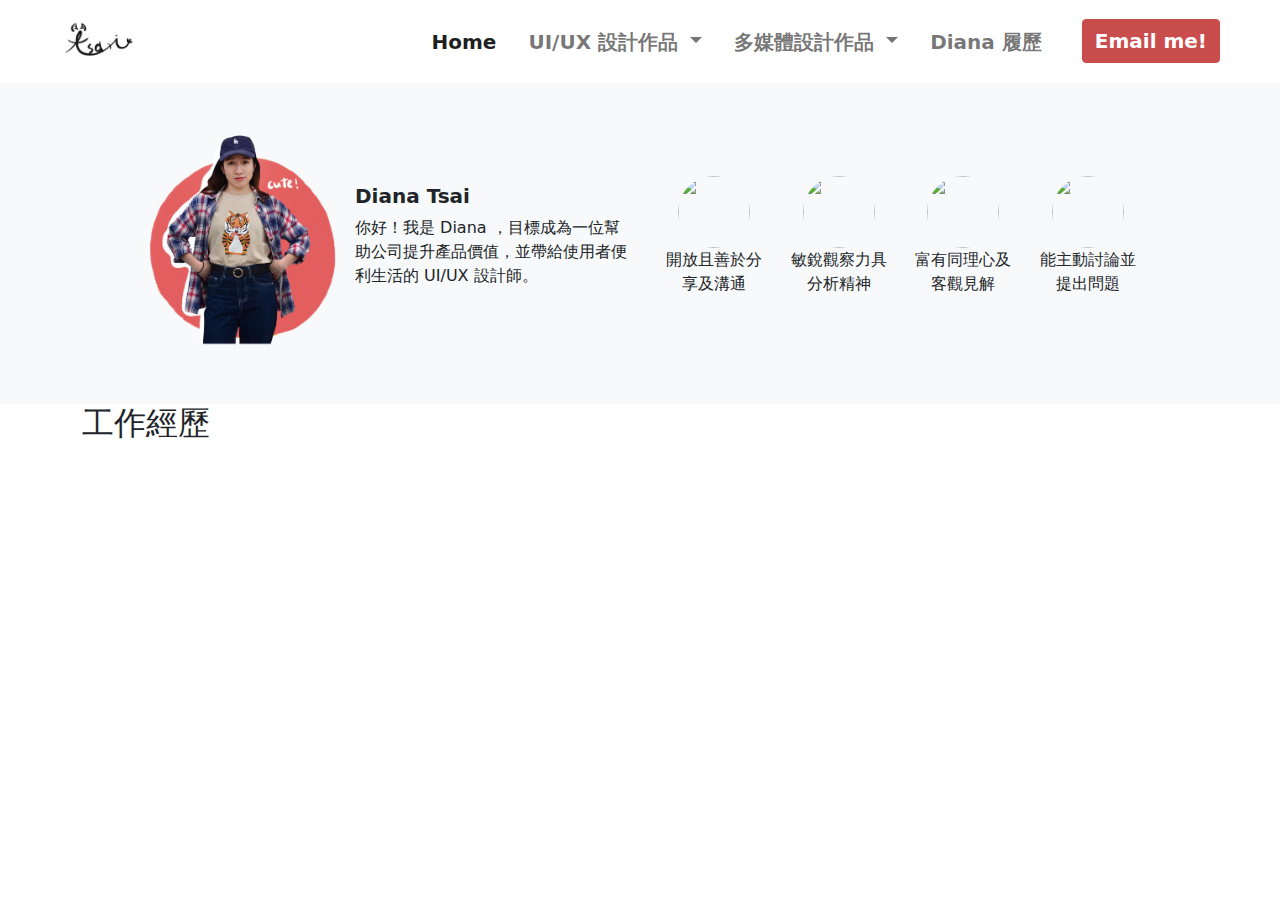
==== resume.html @ cb7e7de4 "add web page" ====
<!DOCTYPE html>
<html lang="en">
<head>
    <meta charset="UTF-8">
    <meta http-equiv="X-UA-Compatible" content="IE=edge">
    <meta name="viewport" content="width=device-width, initial-scale=1.0">
    <title>About Diana</title>
    <link rel="stylesheet" href="./stylesheets/all.css">
    <script src="https://cdn.jsdelivr.net/npm/bootstrap@5.1.1/dist/js/bootstrap.bundle.min.js" integrity="sha384-/bQdsTh/da6pkI1MST/rWKFNjaCP5gBSY4sEBT38Q/9RBh9AH40zEOg7Hlq2THRZ" crossorigin="anonymous"></script>
<style>
   .object-fit-cover {
      object-fit: cover;
  }

   .box {
        max-width: 75px;
  } 

    
    @media(max-width: 576px){
        .c-c-sm {
          text-align: center;    
    }
  }
</style>
</head>
<body>
    <div class="mx-5">
        <nav class="navbar navbar-expand-xl navbar-light  ">
          <div class="container-fluid my-2">
            <a class="navbar-brand box" href="#">
              <img src="pic/sign.png" class="w-100" alt="" >
            </a>
            <button class="navbar-toggler" type="button" data-bs-toggle="collapse" data-bs-target="#navbarNavDropdown" aria-controls="navbarNavDropdown" aria-expanded="false" aria-label="Toggle navigation">
              <span class="navbar-toggler-icon"></span>
            </button>
            <div class="collapse navbar-collapse flex-row-reverse " id="navbarNavDropdown">
              <ul class="navbar-nav ">
                <li class="nav-item mx-2">
                  <a class="nav-link active fw-bold fs-5" aria-current="page" href="index.html">Home</a>
                </li>
                <li class="nav-item dropdown mx-2">
                  <a class="nav-link dropdown-toggle fw-bold fs-5" href="#" id="navbarDropdownMenuLink" role="button" data-bs-toggle="dropdown" aria-expanded="false">
                  UI/UX 設計作品
                  </a>
                  <ul class="dropdown-menu " aria-labelledby="navbarDropdownMenuLink">
                    <li><a class="dropdown-item fw-bold fs-5 " href="#">露營一頁式網站</a></li>
                    <li><a class="dropdown-item fw-bold fs-5" href="#">場地預約 APP 優化</a></li>
                    <li><a class="dropdown-item fw-bold fs-5 " href="#">插畫品牌官網設計</a></li>
                  </ul>
                </li>
                <li class="nav-item dropdown mx-2 fs-5">
                  <a class="nav-link dropdown-toggle fw-bold" href="#" id="navbarDropdownMenuLink" role="button" data-bs-toggle="dropdown" aria-expanded="false">
                  多媒體設計作品
                  </a>
                  <ul class="dropdown-menu " aria-labelledby="navbarDropdownMenuLink">
                    <li><a class="dropdown-item fw-bold fs-5" href="#">媒體設計</a></li>
                    <li><a class="dropdown-item fw-bold fs-5" href="#">平面設計</a></li>
                    <li><a class="dropdown-item fw-bold fs-5" href="#">插畫設計</a></li>
                  </ul>
                </li>
                <li class="nav-item mx-2 ">
                  <a class="nav-link fw-bold fs-5" href="resume.html">Diana 履歷</a>
                </li>
                <li class="nav-item ms-4">
                  <a class="btn btn-primary fw-bold fs-5" href="#" role="button">Email me!</a>
                </li>
              </ul>
            </div>
          </div>
        </nav>
    </div>

<div class="bg-light">
  <div class="container ">
  <div class="row p-5">
      <div class="col-lg-6 d-sm-flex align-items-center c-c-sm">
          <img src="/pic/sy.png" width="225" alt="">
          <div>
            <h5 class="fw-bold">Diana Tsai</h5>
            <p>你好！我是 Diana ，目標成為一位幫助公司提升產品價值，並帶給使用者便利生活的 UI/UX 設計師。</p>
          </div>
          
      </div>

      <div class="col-lg-6 d-sm-flex align-items-center text-center  ">
        <div class="col d-flex justify-content-around align-items-center m-auto">
         <div class="mx-2" >
            <img src="" alt="" class="img-fuid
             rounded-circle bd-primary" width="72" height="72" >
            <p class="text-wrap">開放且善於分享及溝通</p>
         </div> 
         <div class="m-2" >
            <img src="" alt="" class="img-fuid
             rounded-circle bd-primary" width="72" height="72" >
            <p class="text-wrap">敏銳觀察力具分析精神</p>
         </div>
        </div> 
        <div class="col d-flex justify-content-around align-items-center m-auto">
         <div class="m-2" >
            <img src="" alt="" class="img-fuid
            rounded-circle bd-primary" width="72" height="72" >
            <p class="text-wrap">富有同理心及客觀見解</p>
         </div> 
         <div class="m-2">
            <img src="" alt="" class="img-fuid
            rounded-circle bd-primary" width="72" height="72" >
            <p class="text-wrap">能主動討論並提出問題</p>
         </div>
        </div>
    </div>
  </div>
 </div>
</div>   



<div class="container">
  <h2>工作經歷</h2>
  <div class="row">
    <div class="col-2">
      <div class="box" width="70px" height="70px"></div>
    </div>
    <div class="col-10"></div>
  </div>
</div>
</body>
</html>
---- stylesheets/all.css ----
:root {
  --bs-blue: #0d6efd;
  --bs-indigo: #6610f2;
  --bs-purple: #6f42c1;
  --bs-pink: #d63384;
  --bs-red: #dc3545;
  --bs-orange: #fd7e14;
  --bs-yellow: #ffc107;
  --bs-green: #198754;
  --bs-teal: #20c997;
  --bs-cyan: #0dcaf0;
  --bs-white: #fff;
  --bs-gray: #6c757d;
  --bs-gray-dark: #343a40;
  --bs-gray-100: #f8f9fa;
  --bs-gray-200: #e9ecef;
  --bs-gray-300: #dee2e6;
  --bs-gray-400: #ced4da;
  --bs-gray-500: #adb5bd;
  --bs-gray-600: #6c757d;
  --bs-gray-700: #495057;
  --bs-gray-800: #343a40;
  --bs-gray-900: #212529;
  --bs-primary: #c94d4d;
  --bs-secondary: #6c757d;
  --bs-success: #198754;
  --bs-info: #0dcaf0;
  --bs-warning: #ffc107;
  --bs-danger: #dc3545;
  --bs-light: #f8f9fa;
  --bs-dark: #212529;
  --bs-primary-rgb: 201, 77, 77;
  --bs-secondary-rgb: 108, 117, 125;
  --bs-success-rgb: 25, 135, 84;
  --bs-info-rgb: 13, 202, 240;
  --bs-warning-rgb: 255, 193, 7;
  --bs-danger-rgb: 220, 53, 69;
  --bs-light-rgb: 248, 249, 250;
  --bs-dark-rgb: 33, 37, 41;
  --bs-white-rgb: 255, 255, 255;
  --bs-black-rgb: 0, 0, 0;
  --bs-body-color-rgb: 33, 37, 41;
  --bs-body-bg-rgb: 255, 255, 255;
  --bs-font-sans-serif: system-ui, -apple-system, "Segoe UI", Roboto, "Helvetica Neue", Arial, "Noto Sans", "Liberation Sans", sans-serif, "Apple Color Emoji", "Segoe UI Emoji", "Segoe UI Symbol", "Noto Color Emoji";
  --bs-font-monospace: SFMono-Regular, Menlo, Monaco, Consolas, "Liberation Mono", "Courier New", monospace;
  --bs-gradient: linear-gradient(180deg, rgba(255, 255, 255, 0.15), rgba(255, 255, 255, 0));
  --bs-body-font-family: var(--bs-font-sans-serif);
  --bs-body-font-size: 1rem;
  --bs-body-font-weight: 400;
  --bs-body-line-height: 1.5;
  --bs-body-color: #212529;
  --bs-body-bg: #fff;
}

*,
*::before,
*::after {
  -webkit-box-sizing: border-box;
          box-sizing: border-box;
}

@media (prefers-reduced-motion: no-preference) {
  :root {
    scroll-behavior: smooth;
  }
}

body {
  margin: 0;
  font-family: var(--bs-body-font-family);
  font-size: var(--bs-body-font-size);
  font-weight: var(--bs-body-font-weight);
  line-height: var(--bs-body-line-height);
  color: var(--bs-body-color);
  text-align: var(--bs-body-text-align);
  background-color: var(--bs-body-bg);
  -webkit-text-size-adjust: 100%;
  -webkit-tap-highlight-color: rgba(0, 0, 0, 0);
}

hr {
  margin: 1rem 0;
  color: inherit;
  background-color: currentColor;
  border: 0;
  opacity: 0.25;
}

hr:not([size]) {
  height: 1px;
}

h1, .h1, h2, .h2, h3, .h3, h4, .h4, h5, .h5, h6, .h6 {
  margin-top: 0;
  margin-bottom: 0.5rem;
  font-weight: 500;
  line-height: 1.2;
}

h1, .h1 {
  font-size: calc(1.375rem + 1.5vw);
}

@media (min-width: 1200px) {
  h1, .h1 {
    font-size: 2.5rem;
  }
}

h2, .h2 {
  font-size: calc(1.325rem + 0.9vw);
}

@media (min-width: 1200px) {
  h2, .h2 {
    font-size: 2rem;
  }
}

h3, .h3 {
  font-size: calc(1.3rem + 0.6vw);
}

@media (min-width: 1200px) {
  h3, .h3 {
    font-size: 1.75rem;
  }
}

h4, .h4 {
  font-size: calc(1.275rem + 0.3vw);
}

@media (min-width: 1200px) {
  h4, .h4 {
    font-size: 1.5rem;
  }
}

h5, .h5 {
  font-size: 1.25rem;
}

h6, .h6 {
  font-size: 1rem;
}

p {
  margin-top: 0;
  margin-bottom: 1rem;
}

abbr[title],
abbr[data-bs-original-title] {
  -webkit-text-decoration: underline dotted;
          text-decoration: underline dotted;
  cursor: help;
  text-decoration-skip-ink: none;
}

address {
  margin-bottom: 1rem;
  font-style: normal;
  line-height: inherit;
}

ol,
ul {
  padding-left: 2rem;
}

ol,
ul,
dl {
  margin-top: 0;
  margin-bottom: 1rem;
}

ol ol,
ul ul,
ol ul,
ul ol {
  margin-bottom: 0;
}

dt {
  font-weight: 700;
}

dd {
  margin-bottom: .5rem;
  margin-left: 0;
}

blockquote {
  margin: 0 0 1rem;
}

b,
strong {
  font-weight: bolder;
}

small, .small {
  font-size: 0.875em;
}

mark, .mark {
  padding: 0.2em;
  background-color: #fcf8e3;
}

sub,
sup {
  position: relative;
  font-size: 0.75em;
  line-height: 0;
  vertical-align: baseline;
}

sub {
  bottom: -.25em;
}

sup {
  top: -.5em;
}

a {
  color: #0d6efd;
  text-decoration: underline;
}

a:hover {
  color: #0a58ca;
}

a:not([href]):not([class]), a:not([href]):not([class]):hover {
  color: inherit;
  text-decoration: none;
}

pre,
code,
kbd,
samp {
  font-family: var(--bs-font-monospace);
  font-size: 1em;
  direction: ltr /* rtl:ignore */;
  unicode-bidi: bidi-override;
}

pre {
  display: block;
  margin-top: 0;
  margin-bottom: 1rem;
  overflow: auto;
  font-size: 0.875em;
}

pre code {
  font-size: inherit;
  color: inherit;
  word-break: normal;
}

code {
  font-size: 0.875em;
  color: #d63384;
  word-wrap: break-word;
}

a > code {
  color: inherit;
}

kbd {
  padding: 0.2rem 0.4rem;
  font-size: 0.875em;
  color: #fff;
  background-color: #212529;
  border-radius: 0.2rem;
}

kbd kbd {
  padding: 0;
  font-size: 1em;
  font-weight: 700;
}

figure {
  margin: 0 0 1rem;
}

img,
svg {
  vertical-align: middle;
}

table {
  caption-side: bottom;
  border-collapse: collapse;
}

caption {
  padding-top: 0.5rem;
  padding-bottom: 0.5rem;
  color: #6c757d;
  text-align: left;
}

th {
  text-align: inherit;
  text-align: -webkit-match-parent;
}

thead,
tbody,
tfoot,
tr,
td,
th {
  border-color: inherit;
  border-style: solid;
  border-width: 0;
}

label {
  display: inline-block;
}

button {
  border-radius: 0;
}

button:focus:not(:focus-visible) {
  outline: 0;
}

input,
button,
select,
optgroup,
textarea {
  margin: 0;
  font-family: inherit;
  font-size: inherit;
  line-height: inherit;
}

button,
select {
  text-transform: none;
}

[role="button"] {
  cursor: pointer;
}

select {
  word-wrap: normal;
}

select:disabled {
  opacity: 1;
}

[list]::-webkit-calendar-picker-indicator {
  display: none;
}

button,
[type="button"],
[type="reset"],
[type="submit"] {
  -webkit-appearance: button;
}

button:not(:disabled),
[type="button"]:not(:disabled),
[type="reset"]:not(:disabled),
[type="submit"]:not(:disabled) {
  cursor: pointer;
}

::-moz-focus-inner {
  padding: 0;
  border-style: none;
}

textarea {
  resize: vertical;
}

fieldset {
  min-width: 0;
  padding: 0;
  margin: 0;
  border: 0;
}

legend {
  float: left;
  width: 100%;
  padding: 0;
  margin-bottom: 0.5rem;
  font-size: calc(1.275rem + 0.3vw);
  line-height: inherit;
}

@media (min-width: 1200px) {
  legend {
    font-size: 1.5rem;
  }
}

legend + * {
  clear: left;
}

::-webkit-datetime-edit-fields-wrapper,
::-webkit-datetime-edit-text,
::-webkit-datetime-edit-minute,
::-webkit-datetime-edit-hour-field,
::-webkit-datetime-edit-day-field,
::-webkit-datetime-edit-month-field,
::-webkit-datetime-edit-year-field {
  padding: 0;
}

::-webkit-inner-spin-button {
  height: auto;
}

[type="search"] {
  outline-offset: -2px;
  -webkit-appearance: textfield;
}

/* rtl:raw:
[type="tel"],
[type="url"],
[type="email"],
[type="number"] {
  direction: ltr;
}
*/
::-webkit-search-decoration {
  -webkit-appearance: none;
}

::-webkit-color-swatch-wrapper {
  padding: 0;
}

::file-selector-button {
  font: inherit;
}

::-webkit-file-upload-button {
  font: inherit;
  -webkit-appearance: button;
}

output {
  display: inline-block;
}

iframe {
  border: 0;
}

summary {
  display: list-item;
  cursor: pointer;
}

progress {
  vertical-align: baseline;
}

[hidden] {
  display: none !important;
}

.lead {
  font-size: 1.25rem;
  font-weight: 300;
}

.display-1 {
  font-size: calc(1.625rem + 4.5vw);
  font-weight: 300;
  line-height: 1.2;
}

@media (min-width: 1200px) {
  .display-1 {
    font-size: 5rem;
  }
}

.display-2 {
  font-size: calc(1.575rem + 3.9vw);
  font-weight: 300;
  line-height: 1.2;
}

@media (min-width: 1200px) {
  .display-2 {
    font-size: 4.5rem;
  }
}

.display-3 {
  font-size: calc(1.525rem + 3.3vw);
  font-weight: 300;
  line-height: 1.2;
}

@media (min-width: 1200px) {
  .display-3 {
    font-size: 4rem;
  }
}

.display-4 {
  font-size: calc(1.475rem + 2.7vw);
  font-weight: 300;
  line-height: 1.2;
}

@media (min-width: 1200px) {
  .display-4 {
    font-size: 3.5rem;
  }
}

.display-5 {
  font-size: calc(1.425rem + 2.1vw);
  font-weight: 300;
  line-height: 1.2;
}

@media (min-width: 1200px) {
  .display-5 {
    font-size: 3rem;
  }
}

.display-6 {
  font-size: calc(1.375rem + 1.5vw);
  font-weight: 300;
  line-height: 1.2;
}

@media (min-width: 1200px) {
  .display-6 {
    font-size: 2.5rem;
  }
}

.list-unstyled {
  padding-left: 0;
  list-style: none;
}

.list-inline {
  padding-left: 0;
  list-style: none;
}

.list-inline-item {
  display: inline-block;
}

.list-inline-item:not(:last-child) {
  margin-right: 0.5rem;
}

.initialism {
  font-size: 0.875em;
  text-transform: uppercase;
}

.blockquote {
  margin-bottom: 1rem;
  font-size: 1.25rem;
}

.blockquote > :last-child {
  margin-bottom: 0;
}

.blockquote-footer {
  margin-top: -1rem;
  margin-bottom: 1rem;
  font-size: 0.875em;
  color: #6c757d;
}

.blockquote-footer::before {
  content: "\2014\00A0";
}

.img-fluid {
  max-width: 100%;
  height: auto;
}

.img-thumbnail {
  padding: 0.25rem;
  background-color: #fff;
  border: 1px solid #dee2e6;
  border-radius: 0.25rem;
  max-width: 100%;
  height: auto;
}

.figure {
  display: inline-block;
}

.figure-img {
  margin-bottom: 0.5rem;
  line-height: 1;
}

.figure-caption {
  font-size: 0.875em;
  color: #6c757d;
}

.container,
.container-fluid,
.container-sm,
.container-md,
.container-lg,
.container-xl,
.container-xxl {
  width: 100%;
  padding-right: var(--bs-gutter-x, 0.75rem);
  padding-left: var(--bs-gutter-x, 0.75rem);
  margin-right: auto;
  margin-left: auto;
}

@media (min-width: 576px) {
  .container, .container-sm {
    max-width: 540px;
  }
}

@media (min-width: 768px) {
  .container, .container-sm, .container-md {
    max-width: 720px;
  }
}

@media (min-width: 992px) {
  .container, .container-sm, .container-md, .container-lg {
    max-width: 960px;
  }
}

@media (min-width: 1200px) {
  .container, .container-sm, .container-md, .container-lg, .container-xl {
    max-width: 1140px;
  }
}

@media (min-width: 1400px) {
  .container, .container-sm, .container-md, .container-lg, .container-xl, .container-xxl {
    max-width: 1320px;
  }
}

.row {
  --bs-gutter-x: 1.5rem;
  --bs-gutter-y: 0;
  display: -webkit-box;
  display: -ms-flexbox;
  display: flex;
  -ms-flex-wrap: wrap;
      flex-wrap: wrap;
  margin-top: calc(-1 * var(--bs-gutter-y));
  margin-right: calc(-.5 * var(--bs-gutter-x));
  margin-left: calc(-.5 * var(--bs-gutter-x));
}

.row > * {
  -ms-flex-negative: 0;
      flex-shrink: 0;
  width: 100%;
  max-width: 100%;
  padding-right: calc(var(--bs-gutter-x) * .5);
  padding-left: calc(var(--bs-gutter-x) * .5);
  margin-top: var(--bs-gutter-y);
}

.col {
  -webkit-box-flex: 1;
      -ms-flex: 1 0 0%;
          flex: 1 0 0%;
}

.row-cols-auto > * {
  -webkit-box-flex: 0;
      -ms-flex: 0 0 auto;
          flex: 0 0 auto;
  width: auto;
}

.row-cols-1 > * {
  -webkit-box-flex: 0;
      -ms-flex: 0 0 auto;
          flex: 0 0 auto;
  width: 100%;
}

.row-cols-2 > * {
  -webkit-box-flex: 0;
      -ms-flex: 0 0 auto;
          flex: 0 0 auto;
  width: 50%;
}

.row-cols-3 > * {
  -webkit-box-flex: 0;
      -ms-flex: 0 0 auto;
          flex: 0 0 auto;
  width: 33.33333%;
}

.row-cols-4 > * {
  -webkit-box-flex: 0;
      -ms-flex: 0 0 auto;
          flex: 0 0 auto;
  width: 25%;
}

.row-cols-5 > * {
  -webkit-box-flex: 0;
      -ms-flex: 0 0 auto;
          flex: 0 0 auto;
  width: 20%;
}

.row-cols-6 > * {
  -webkit-box-flex: 0;
      -ms-flex: 0 0 auto;
          flex: 0 0 auto;
  width: 16.66667%;
}

.col-auto {
  -webkit-box-flex: 0;
      -ms-flex: 0 0 auto;
          flex: 0 0 auto;
  width: auto;
}

.col-1 {
  -webkit-box-flex: 0;
      -ms-flex: 0 0 auto;
          flex: 0 0 auto;
  width: 8.33333%;
}

.col-2 {
  -webkit-box-flex: 0;
      -ms-flex: 0 0 auto;
          flex: 0 0 auto;
  width: 16.66667%;
}

.col-3 {
  -webkit-box-flex: 0;
      -ms-flex: 0 0 auto;
          flex: 0 0 auto;
  width: 25%;
}

.col-4 {
  -webkit-box-flex: 0;
      -ms-flex: 0 0 auto;
          flex: 0 0 auto;
  width: 33.33333%;
}

.col-5 {
  -webkit-box-flex: 0;
      -ms-flex: 0 0 auto;
          flex: 0 0 auto;
  width: 41.66667%;
}

.col-6 {
  -webkit-box-flex: 0;
      -ms-flex: 0 0 auto;
          flex: 0 0 auto;
  width: 50%;
}

.col-7 {
  -webkit-box-flex: 0;
      -ms-flex: 0 0 auto;
          flex: 0 0 auto;
  width: 58.33333%;
}

.col-8 {
  -webkit-box-flex: 0;
      -ms-flex: 0 0 auto;
          flex: 0 0 auto;
  width: 66.66667%;
}

.col-9 {
  -webkit-box-flex: 0;
      -ms-flex: 0 0 auto;
          flex: 0 0 auto;
  width: 75%;
}

.col-10 {
  -webkit-box-flex: 0;
      -ms-flex: 0 0 auto;
          flex: 0 0 auto;
  width: 83.33333%;
}

.col-11 {
  -webkit-box-flex: 0;
      -ms-flex: 0 0 auto;
          flex: 0 0 auto;
  width: 91.66667%;
}

.col-12 {
  -webkit-box-flex: 0;
      -ms-flex: 0 0 auto;
          flex: 0 0 auto;
  width: 100%;
}

.offset-1 {
  margin-left: 8.33333%;
}

.offset-2 {
  margin-left: 16.66667%;
}

.offset-3 {
  margin-left: 25%;
}

.offset-4 {
  margin-left: 33.33333%;
}

.offset-5 {
  margin-left: 41.66667%;
}

.offset-6 {
  margin-left: 50%;
}

.offset-7 {
  margin-left: 58.33333%;
}

.offset-8 {
  margin-left: 66.66667%;
}

.offset-9 {
  margin-left: 75%;
}

.offset-10 {
  margin-left: 83.33333%;
}

.offset-11 {
  margin-left: 91.66667%;
}

.g-0,
.gx-0 {
  --bs-gutter-x: 0;
}

.g-0,
.gy-0 {
  --bs-gutter-y: 0;
}

.g-1,
.gx-1 {
  --bs-gutter-x: 0.25rem;
}

.g-1,
.gy-1 {
  --bs-gutter-y: 0.25rem;
}

.g-2,
.gx-2 {
  --bs-gutter-x: 0.5rem;
}

.g-2,
.gy-2 {
  --bs-gutter-y: 0.5rem;
}

.g-3,
.gx-3 {
  --bs-gutter-x: 1rem;
}

.g-3,
.gy-3 {
  --bs-gutter-y: 1rem;
}

.g-4,
.gx-4 {
  --bs-gutter-x: 1.5rem;
}

.g-4,
.gy-4 {
  --bs-gutter-y: 1.5rem;
}

.g-5,
.gx-5 {
  --bs-gutter-x: 3rem;
}

.g-5,
.gy-5 {
  --bs-gutter-y: 3rem;
}

.g-6,
.gx-6 {
  --bs-gutter-x: 3.5rem;
}

.g-6,
.gy-6 {
  --bs-gutter-y: 3.5rem;
}

.g-7,
.gx-7 {
  --bs-gutter-x: 6rem;
}

.g-7,
.gy-7 {
  --bs-gutter-y: 6rem;
}

@media (min-width: 576px) {
  .col-sm {
    -webkit-box-flex: 1;
        -ms-flex: 1 0 0%;
            flex: 1 0 0%;
  }
  .row-cols-sm-auto > * {
    -webkit-box-flex: 0;
        -ms-flex: 0 0 auto;
            flex: 0 0 auto;
    width: auto;
  }
  .row-cols-sm-1 > * {
    -webkit-box-flex: 0;
        -ms-flex: 0 0 auto;
            flex: 0 0 auto;
    width: 100%;
  }
  .row-cols-sm-2 > * {
    -webkit-box-flex: 0;
        -ms-flex: 0 0 auto;
            flex: 0 0 auto;
    width: 50%;
  }
  .row-cols-sm-3 > * {
    -webkit-box-flex: 0;
        -ms-flex: 0 0 auto;
            flex: 0 0 auto;
    width: 33.33333%;
  }
  .row-cols-sm-4 > * {
    -webkit-box-flex: 0;
        -ms-flex: 0 0 auto;
            flex: 0 0 auto;
    width: 25%;
  }
  .row-cols-sm-5 > * {
    -webkit-box-flex: 0;
        -ms-flex: 0 0 auto;
            flex: 0 0 auto;
    width: 20%;
  }
  .row-cols-sm-6 > * {
    -webkit-box-flex: 0;
        -ms-flex: 0 0 auto;
            flex: 0 0 auto;
    width: 16.66667%;
  }
  .col-sm-auto {
    -webkit-box-flex: 0;
        -ms-flex: 0 0 auto;
            flex: 0 0 auto;
    width: auto;
  }
  .col-sm-1 {
    -webkit-box-flex: 0;
        -ms-flex: 0 0 auto;
            flex: 0 0 auto;
    width: 8.33333%;
  }
  .col-sm-2 {
    -webkit-box-flex: 0;
        -ms-flex: 0 0 auto;
            flex: 0 0 auto;
    width: 16.66667%;
  }
  .col-sm-3 {
    -webkit-box-flex: 0;
        -ms-flex: 0 0 auto;
            flex: 0 0 auto;
    width: 25%;
  }
  .col-sm-4 {
    -webkit-box-flex: 0;
        -ms-flex: 0 0 auto;
            flex: 0 0 auto;
    width: 33.33333%;
  }
  .col-sm-5 {
    -webkit-box-flex: 0;
        -ms-flex: 0 0 auto;
            flex: 0 0 auto;
    width: 41.66667%;
  }
  .col-sm-6 {
    -webkit-box-flex: 0;
        -ms-flex: 0 0 auto;
            flex: 0 0 auto;
    width: 50%;
  }
  .col-sm-7 {
    -webkit-box-flex: 0;
        -ms-flex: 0 0 auto;
            flex: 0 0 auto;
    width: 58.33333%;
  }
  .col-sm-8 {
    -webkit-box-flex: 0;
        -ms-flex: 0 0 auto;
            flex: 0 0 auto;
    width: 66.66667%;
  }
  .col-sm-9 {
    -webkit-box-flex: 0;
        -ms-flex: 0 0 auto;
            flex: 0 0 auto;
    width: 75%;
  }
  .col-sm-10 {
    -webkit-box-flex: 0;
        -ms-flex: 0 0 auto;
            flex: 0 0 auto;
    width: 83.33333%;
  }
  .col-sm-11 {
    -webkit-box-flex: 0;
        -ms-flex: 0 0 auto;
            flex: 0 0 auto;
    width: 91.66667%;
  }
  .col-sm-12 {
    -webkit-box-flex: 0;
        -ms-flex: 0 0 auto;
            flex: 0 0 auto;
    width: 100%;
  }
  .offset-sm-0 {
    margin-left: 0;
  }
  .offset-sm-1 {
    margin-left: 8.33333%;
  }
  .offset-sm-2 {
    margin-left: 16.66667%;
  }
  .offset-sm-3 {
    margin-left: 25%;
  }
  .offset-sm-4 {
    margin-left: 33.33333%;
  }
  .offset-sm-5 {
    margin-left: 41.66667%;
  }
  .offset-sm-6 {
    margin-left: 50%;
  }
  .offset-sm-7 {
    margin-left: 58.33333%;
  }
  .offset-sm-8 {
    margin-left: 66.66667%;
  }
  .offset-sm-9 {
    margin-left: 75%;
  }
  .offset-sm-10 {
    margin-left: 83.33333%;
  }
  .offset-sm-11 {
    margin-left: 91.66667%;
  }
  .g-sm-0,
  .gx-sm-0 {
    --bs-gutter-x: 0;
  }
  .g-sm-0,
  .gy-sm-0 {
    --bs-gutter-y: 0;
  }
  .g-sm-1,
  .gx-sm-1 {
    --bs-gutter-x: 0.25rem;
  }
  .g-sm-1,
  .gy-sm-1 {
    --bs-gutter-y: 0.25rem;
  }
  .g-sm-2,
  .gx-sm-2 {
    --bs-gutter-x: 0.5rem;
  }
  .g-sm-2,
  .gy-sm-2 {
    --bs-gutter-y: 0.5rem;
  }
  .g-sm-3,
  .gx-sm-3 {
    --bs-gutter-x: 1rem;
  }
  .g-sm-3,
  .gy-sm-3 {
    --bs-gutter-y: 1rem;
  }
  .g-sm-4,
  .gx-sm-4 {
    --bs-gutter-x: 1.5rem;
  }
  .g-sm-4,
  .gy-sm-4 {
    --bs-gutter-y: 1.5rem;
  }
  .g-sm-5,
  .gx-sm-5 {
    --bs-gutter-x: 3rem;
  }
  .g-sm-5,
  .gy-sm-5 {
    --bs-gutter-y: 3rem;
  }
  .g-sm-6,
  .gx-sm-6 {
    --bs-gutter-x: 3.5rem;
  }
  .g-sm-6,
  .gy-sm-6 {
    --bs-gutter-y: 3.5rem;
  }
  .g-sm-7,
  .gx-sm-7 {
    --bs-gutter-x: 6rem;
  }
  .g-sm-7,
  .gy-sm-7 {
    --bs-gutter-y: 6rem;
  }
}

@media (min-width: 768px) {
  .col-md {
    -webkit-box-flex: 1;
        -ms-flex: 1 0 0%;
            flex: 1 0 0%;
  }
  .row-cols-md-auto > * {
    -webkit-box-flex: 0;
        -ms-flex: 0 0 auto;
            flex: 0 0 auto;
    width: auto;
  }
  .row-cols-md-1 > * {
    -webkit-box-flex: 0;
        -ms-flex: 0 0 auto;
            flex: 0 0 auto;
    width: 100%;
  }
  .row-cols-md-2 > * {
    -webkit-box-flex: 0;
        -ms-flex: 0 0 auto;
            flex: 0 0 auto;
    width: 50%;
  }
  .row-cols-md-3 > * {
    -webkit-box-flex: 0;
        -ms-flex: 0 0 auto;
            flex: 0 0 auto;
    width: 33.33333%;
  }
  .row-cols-md-4 > * {
    -webkit-box-flex: 0;
        -ms-flex: 0 0 auto;
            flex: 0 0 auto;
    width: 25%;
  }
  .row-cols-md-5 > * {
    -webkit-box-flex: 0;
        -ms-flex: 0 0 auto;
            flex: 0 0 auto;
    width: 20%;
  }
  .row-cols-md-6 > * {
    -webkit-box-flex: 0;
        -ms-flex: 0 0 auto;
            flex: 0 0 auto;
    width: 16.66667%;
  }
  .col-md-auto {
    -webkit-box-flex: 0;
        -ms-flex: 0 0 auto;
            flex: 0 0 auto;
    width: auto;
  }
  .col-md-1 {
    -webkit-box-flex: 0;
        -ms-flex: 0 0 auto;
            flex: 0 0 auto;
    width: 8.33333%;
  }
  .col-md-2 {
    -webkit-box-flex: 0;
        -ms-flex: 0 0 auto;
            flex: 0 0 auto;
    width: 16.66667%;
  }
  .col-md-3 {
    -webkit-box-flex: 0;
        -ms-flex: 0 0 auto;
            flex: 0 0 auto;
    width: 25%;
  }
  .col-md-4 {
    -webkit-box-flex: 0;
        -ms-flex: 0 0 auto;
            flex: 0 0 auto;
    width: 33.33333%;
  }
  .col-md-5 {
    -webkit-box-flex: 0;
        -ms-flex: 0 0 auto;
            flex: 0 0 auto;
    width: 41.66667%;
  }
  .col-md-6 {
    -webkit-box-flex: 0;
        -ms-flex: 0 0 auto;
            flex: 0 0 auto;
    width: 50%;
  }
  .col-md-7 {
    -webkit-box-flex: 0;
        -ms-flex: 0 0 auto;
            flex: 0 0 auto;
    width: 58.33333%;
  }
  .col-md-8 {
    -webkit-box-flex: 0;
        -ms-flex: 0 0 auto;
            flex: 0 0 auto;
    width: 66.66667%;
  }
  .col-md-9 {
    -webkit-box-flex: 0;
        -ms-flex: 0 0 auto;
            flex: 0 0 auto;
    width: 75%;
  }
  .col-md-10 {
    -webkit-box-flex: 0;
        -ms-flex: 0 0 auto;
            flex: 0 0 auto;
    width: 83.33333%;
  }
  .col-md-11 {
    -webkit-box-flex: 0;
        -ms-flex: 0 0 auto;
            flex: 0 0 auto;
    width: 91.66667%;
  }
  .col-md-12 {
    -webkit-box-flex: 0;
        -ms-flex: 0 0 auto;
            flex: 0 0 auto;
    width: 100%;
  }
  .offset-md-0 {
    margin-left: 0;
  }
  .offset-md-1 {
    margin-left: 8.33333%;
  }
  .offset-md-2 {
    margin-left: 16.66667%;
  }
  .offset-md-3 {
    margin-left: 25%;
  }
  .offset-md-4 {
    margin-left: 33.33333%;
  }
  .offset-md-5 {
    margin-left: 41.66667%;
  }
  .offset-md-6 {
    margin-left: 50%;
  }
  .offset-md-7 {
    margin-left: 58.33333%;
  }
  .offset-md-8 {
    margin-left: 66.66667%;
  }
  .offset-md-9 {
    margin-left: 75%;
  }
  .offset-md-10 {
    margin-left: 83.33333%;
  }
  .offset-md-11 {
    margin-left: 91.66667%;
  }
  .g-md-0,
  .gx-md-0 {
    --bs-gutter-x: 0;
  }
  .g-md-0,
  .gy-md-0 {
    --bs-gutter-y: 0;
  }
  .g-md-1,
  .gx-md-1 {
    --bs-gutter-x: 0.25rem;
  }
  .g-md-1,
  .gy-md-1 {
    --bs-gutter-y: 0.25rem;
  }
  .g-md-2,
  .gx-md-2 {
    --bs-gutter-x: 0.5rem;
  }
  .g-md-2,
  .gy-md-2 {
    --bs-gutter-y: 0.5rem;
  }
  .g-md-3,
  .gx-md-3 {
    --bs-gutter-x: 1rem;
  }
  .g-md-3,
  .gy-md-3 {
    --bs-gutter-y: 1rem;
  }
  .g-md-4,
  .gx-md-4 {
    --bs-gutter-x: 1.5rem;
  }
  .g-md-4,
  .gy-md-4 {
    --bs-gutter-y: 1.5rem;
  }
  .g-md-5,
  .gx-md-5 {
    --bs-gutter-x: 3rem;
  }
  .g-md-5,
  .gy-md-5 {
    --bs-gutter-y: 3rem;
  }
  .g-md-6,
  .gx-md-6 {
    --bs-gutter-x: 3.5rem;
  }
  .g-md-6,
  .gy-md-6 {
    --bs-gutter-y: 3.5rem;
  }
  .g-md-7,
  .gx-md-7 {
    --bs-gutter-x: 6rem;
  }
  .g-md-7,
  .gy-md-7 {
    --bs-gutter-y: 6rem;
  }
}

@media (min-width: 992px) {
  .col-lg {
    -webkit-box-flex: 1;
        -ms-flex: 1 0 0%;
            flex: 1 0 0%;
  }
  .row-cols-lg-auto > * {
    -webkit-box-flex: 0;
        -ms-flex: 0 0 auto;
            flex: 0 0 auto;
    width: auto;
  }
  .row-cols-lg-1 > * {
    -webkit-box-flex: 0;
        -ms-flex: 0 0 auto;
            flex: 0 0 auto;
    width: 100%;
  }
  .row-cols-lg-2 > * {
    -webkit-box-flex: 0;
        -ms-flex: 0 0 auto;
            flex: 0 0 auto;
    width: 50%;
  }
  .row-cols-lg-3 > * {
    -webkit-box-flex: 0;
        -ms-flex: 0 0 auto;
            flex: 0 0 auto;
    width: 33.33333%;
  }
  .row-cols-lg-4 > * {
    -webkit-box-flex: 0;
        -ms-flex: 0 0 auto;
            flex: 0 0 auto;
    width: 25%;
  }
  .row-cols-lg-5 > * {
    -webkit-box-flex: 0;
        -ms-flex: 0 0 auto;
            flex: 0 0 auto;
    width: 20%;
  }
  .row-cols-lg-6 > * {
    -webkit-box-flex: 0;
        -ms-flex: 0 0 auto;
            flex: 0 0 auto;
    width: 16.66667%;
  }
  .col-lg-auto {
    -webkit-box-flex: 0;
        -ms-flex: 0 0 auto;
            flex: 0 0 auto;
    width: auto;
  }
  .col-lg-1 {
    -webkit-box-flex: 0;
        -ms-flex: 0 0 auto;
            flex: 0 0 auto;
    width: 8.33333%;
  }
  .col-lg-2 {
    -webkit-box-flex: 0;
        -ms-flex: 0 0 auto;
            flex: 0 0 auto;
    width: 16.66667%;
  }
  .col-lg-3 {
    -webkit-box-flex: 0;
        -ms-flex: 0 0 auto;
            flex: 0 0 auto;
    width: 25%;
  }
  .col-lg-4 {
    -webkit-box-flex: 0;
        -ms-flex: 0 0 auto;
            flex: 0 0 auto;
    width: 33.33333%;
  }
  .col-lg-5 {
    -webkit-box-flex: 0;
        -ms-flex: 0 0 auto;
            flex: 0 0 auto;
    width: 41.66667%;
  }
  .col-lg-6 {
    -webkit-box-flex: 0;
        -ms-flex: 0 0 auto;
            flex: 0 0 auto;
    width: 50%;
  }
  .col-lg-7 {
    -webkit-box-flex: 0;
        -ms-flex: 0 0 auto;
            flex: 0 0 auto;
    width: 58.33333%;
  }
  .col-lg-8 {
    -webkit-box-flex: 0;
        -ms-flex: 0 0 auto;
            flex: 0 0 auto;
    width: 66.66667%;
  }
  .col-lg-9 {
    -webkit-box-flex: 0;
        -ms-flex: 0 0 auto;
            flex: 0 0 auto;
    width: 75%;
  }
  .col-lg-10 {
    -webkit-box-flex: 0;
        -ms-flex: 0 0 auto;
            flex: 0 0 auto;
    width: 83.33333%;
  }
  .col-lg-11 {
    -webkit-box-flex: 0;
        -ms-flex: 0 0 auto;
            flex: 0 0 auto;
    width: 91.66667%;
  }
  .col-lg-12 {
    -webkit-box-flex: 0;
        -ms-flex: 0 0 auto;
            flex: 0 0 auto;
    width: 100%;
  }
  .offset-lg-0 {
    margin-left: 0;
  }
  .offset-lg-1 {
    margin-left: 8.33333%;
  }
  .offset-lg-2 {
    margin-left: 16.66667%;
  }
  .offset-lg-3 {
    margin-left: 25%;
  }
  .offset-lg-4 {
    margin-left: 33.33333%;
  }
  .offset-lg-5 {
    margin-left: 41.66667%;
  }
  .offset-lg-6 {
    margin-left: 50%;
  }
  .offset-lg-7 {
    margin-left: 58.33333%;
  }
  .offset-lg-8 {
    margin-left: 66.66667%;
  }
  .offset-lg-9 {
    margin-left: 75%;
  }
  .offset-lg-10 {
    margin-left: 83.33333%;
  }
  .offset-lg-11 {
    margin-left: 91.66667%;
  }
  .g-lg-0,
  .gx-lg-0 {
    --bs-gutter-x: 0;
  }
  .g-lg-0,
  .gy-lg-0 {
    --bs-gutter-y: 0;
  }
  .g-lg-1,
  .gx-lg-1 {
    --bs-gutter-x: 0.25rem;
  }
  .g-lg-1,
  .gy-lg-1 {
    --bs-gutter-y: 0.25rem;
  }
  .g-lg-2,
  .gx-lg-2 {
    --bs-gutter-x: 0.5rem;
  }
  .g-lg-2,
  .gy-lg-2 {
    --bs-gutter-y: 0.5rem;
  }
  .g-lg-3,
  .gx-lg-3 {
    --bs-gutter-x: 1rem;
  }
  .g-lg-3,
  .gy-lg-3 {
    --bs-gutter-y: 1rem;
  }
  .g-lg-4,
  .gx-lg-4 {
    --bs-gutter-x: 1.5rem;
  }
  .g-lg-4,
  .gy-lg-4 {
    --bs-gutter-y: 1.5rem;
  }
  .g-lg-5,
  .gx-lg-5 {
    --bs-gutter-x: 3rem;
  }
  .g-lg-5,
  .gy-lg-5 {
    --bs-gutter-y: 3rem;
  }
  .g-lg-6,
  .gx-lg-6 {
    --bs-gutter-x: 3.5rem;
  }
  .g-lg-6,
  .gy-lg-6 {
    --bs-gutter-y: 3.5rem;
  }
  .g-lg-7,
  .gx-lg-7 {
    --bs-gutter-x: 6rem;
  }
  .g-lg-7,
  .gy-lg-7 {
    --bs-gutter-y: 6rem;
  }
}

@media (min-width: 1200px) {
  .col-xl {
    -webkit-box-flex: 1;
        -ms-flex: 1 0 0%;
            flex: 1 0 0%;
  }
  .row-cols-xl-auto > * {
    -webkit-box-flex: 0;
        -ms-flex: 0 0 auto;
            flex: 0 0 auto;
    width: auto;
  }
  .row-cols-xl-1 > * {
    -webkit-box-flex: 0;
        -ms-flex: 0 0 auto;
            flex: 0 0 auto;
    width: 100%;
  }
  .row-cols-xl-2 > * {
    -webkit-box-flex: 0;
        -ms-flex: 0 0 auto;
            flex: 0 0 auto;
    width: 50%;
  }
  .row-cols-xl-3 > * {
    -webkit-box-flex: 0;
        -ms-flex: 0 0 auto;
            flex: 0 0 auto;
    width: 33.33333%;
  }
  .row-cols-xl-4 > * {
    -webkit-box-flex: 0;
        -ms-flex: 0 0 auto;
            flex: 0 0 auto;
    width: 25%;
  }
  .row-cols-xl-5 > * {
    -webkit-box-flex: 0;
        -ms-flex: 0 0 auto;
            flex: 0 0 auto;
    width: 20%;
  }
  .row-cols-xl-6 > * {
    -webkit-box-flex: 0;
        -ms-flex: 0 0 auto;
            flex: 0 0 auto;
    width: 16.66667%;
  }
  .col-xl-auto {
    -webkit-box-flex: 0;
        -ms-flex: 0 0 auto;
            flex: 0 0 auto;
    width: auto;
  }
  .col-xl-1 {
    -webkit-box-flex: 0;
        -ms-flex: 0 0 auto;
            flex: 0 0 auto;
    width: 8.33333%;
  }
  .col-xl-2 {
    -webkit-box-flex: 0;
        -ms-flex: 0 0 auto;
            flex: 0 0 auto;
    width: 16.66667%;
  }
  .col-xl-3 {
    -webkit-box-flex: 0;
        -ms-flex: 0 0 auto;
            flex: 0 0 auto;
    width: 25%;
  }
  .col-xl-4 {
    -webkit-box-flex: 0;
        -ms-flex: 0 0 auto;
            flex: 0 0 auto;
    width: 33.33333%;
  }
  .col-xl-5 {
    -webkit-box-flex: 0;
        -ms-flex: 0 0 auto;
            flex: 0 0 auto;
    width: 41.66667%;
  }
  .col-xl-6 {
    -webkit-box-flex: 0;
        -ms-flex: 0 0 auto;
            flex: 0 0 auto;
    width: 50%;
  }
  .col-xl-7 {
    -webkit-box-flex: 0;
        -ms-flex: 0 0 auto;
            flex: 0 0 auto;
    width: 58.33333%;
  }
  .col-xl-8 {
    -webkit-box-flex: 0;
        -ms-flex: 0 0 auto;
            flex: 0 0 auto;
    width: 66.66667%;
  }
  .col-xl-9 {
    -webkit-box-flex: 0;
        -ms-flex: 0 0 auto;
            flex: 0 0 auto;
    width: 75%;
  }
  .col-xl-10 {
    -webkit-box-flex: 0;
        -ms-flex: 0 0 auto;
            flex: 0 0 auto;
    width: 83.33333%;
  }
  .col-xl-11 {
    -webkit-box-flex: 0;
        -ms-flex: 0 0 auto;
            flex: 0 0 auto;
    width: 91.66667%;
  }
  .col-xl-12 {
    -webkit-box-flex: 0;
        -ms-flex: 0 0 auto;
            flex: 0 0 auto;
    width: 100%;
  }
  .offset-xl-0 {
    margin-left: 0;
  }
  .offset-xl-1 {
    margin-left: 8.33333%;
  }
  .offset-xl-2 {
    margin-left: 16.66667%;
  }
  .offset-xl-3 {
    margin-left: 25%;
  }
  .offset-xl-4 {
    margin-left: 33.33333%;
  }
  .offset-xl-5 {
    margin-left: 41.66667%;
  }
  .offset-xl-6 {
    margin-left: 50%;
  }
  .offset-xl-7 {
    margin-left: 58.33333%;
  }
  .offset-xl-8 {
    margin-left: 66.66667%;
  }
  .offset-xl-9 {
    margin-left: 75%;
  }
  .offset-xl-10 {
    margin-left: 83.33333%;
  }
  .offset-xl-11 {
    margin-left: 91.66667%;
  }
  .g-xl-0,
  .gx-xl-0 {
    --bs-gutter-x: 0;
  }
  .g-xl-0,
  .gy-xl-0 {
    --bs-gutter-y: 0;
  }
  .g-xl-1,
  .gx-xl-1 {
    --bs-gutter-x: 0.25rem;
  }
  .g-xl-1,
  .gy-xl-1 {
    --bs-gutter-y: 0.25rem;
  }
  .g-xl-2,
  .gx-xl-2 {
    --bs-gutter-x: 0.5rem;
  }
  .g-xl-2,
  .gy-xl-2 {
    --bs-gutter-y: 0.5rem;
  }
  .g-xl-3,
  .gx-xl-3 {
    --bs-gutter-x: 1rem;
  }
  .g-xl-3,
  .gy-xl-3 {
    --bs-gutter-y: 1rem;
  }
  .g-xl-4,
  .gx-xl-4 {
    --bs-gutter-x: 1.5rem;
  }
  .g-xl-4,
  .gy-xl-4 {
    --bs-gutter-y: 1.5rem;
  }
  .g-xl-5,
  .gx-xl-5 {
    --bs-gutter-x: 3rem;
  }
  .g-xl-5,
  .gy-xl-5 {
    --bs-gutter-y: 3rem;
  }
  .g-xl-6,
  .gx-xl-6 {
    --bs-gutter-x: 3.5rem;
  }
  .g-xl-6,
  .gy-xl-6 {
    --bs-gutter-y: 3.5rem;
  }
  .g-xl-7,
  .gx-xl-7 {
    --bs-gutter-x: 6rem;
  }
  .g-xl-7,
  .gy-xl-7 {
    --bs-gutter-y: 6rem;
  }
}

@media (min-width: 1400px) {
  .col-xxl {
    -webkit-box-flex: 1;
        -ms-flex: 1 0 0%;
            flex: 1 0 0%;
  }
  .row-cols-xxl-auto > * {
    -webkit-box-flex: 0;
        -ms-flex: 0 0 auto;
            flex: 0 0 auto;
    width: auto;
  }
  .row-cols-xxl-1 > * {
    -webkit-box-flex: 0;
        -ms-flex: 0 0 auto;
            flex: 0 0 auto;
    width: 100%;
  }
  .row-cols-xxl-2 > * {
    -webkit-box-flex: 0;
        -ms-flex: 0 0 auto;
            flex: 0 0 auto;
    width: 50%;
  }
  .row-cols-xxl-3 > * {
    -webkit-box-flex: 0;
        -ms-flex: 0 0 auto;
            flex: 0 0 auto;
    width: 33.33333%;
  }
  .row-cols-xxl-4 > * {
    -webkit-box-flex: 0;
        -ms-flex: 0 0 auto;
            flex: 0 0 auto;
    width: 25%;
  }
  .row-cols-xxl-5 > * {
    -webkit-box-flex: 0;
        -ms-flex: 0 0 auto;
            flex: 0 0 auto;
    width: 20%;
  }
  .row-cols-xxl-6 > * {
    -webkit-box-flex: 0;
        -ms-flex: 0 0 auto;
            flex: 0 0 auto;
    width: 16.66667%;
  }
  .col-xxl-auto {
    -webkit-box-flex: 0;
        -ms-flex: 0 0 auto;
            flex: 0 0 auto;
    width: auto;
  }
  .col-xxl-1 {
    -webkit-box-flex: 0;
        -ms-flex: 0 0 auto;
            flex: 0 0 auto;
    width: 8.33333%;
  }
  .col-xxl-2 {
    -webkit-box-flex: 0;
        -ms-flex: 0 0 auto;
            flex: 0 0 auto;
    width: 16.66667%;
  }
  .col-xxl-3 {
    -webkit-box-flex: 0;
        -ms-flex: 0 0 auto;
            flex: 0 0 auto;
    width: 25%;
  }
  .col-xxl-4 {
    -webkit-box-flex: 0;
        -ms-flex: 0 0 auto;
            flex: 0 0 auto;
    width: 33.33333%;
  }
  .col-xxl-5 {
    -webkit-box-flex: 0;
        -ms-flex: 0 0 auto;
            flex: 0 0 auto;
    width: 41.66667%;
  }
  .col-xxl-6 {
    -webkit-box-flex: 0;
        -ms-flex: 0 0 auto;
            flex: 0 0 auto;
    width: 50%;
  }
  .col-xxl-7 {
    -webkit-box-flex: 0;
        -ms-flex: 0 0 auto;
            flex: 0 0 auto;
    width: 58.33333%;
  }
  .col-xxl-8 {
    -webkit-box-flex: 0;
        -ms-flex: 0 0 auto;
            flex: 0 0 auto;
    width: 66.66667%;
  }
  .col-xxl-9 {
    -webkit-box-flex: 0;
        -ms-flex: 0 0 auto;
            flex: 0 0 auto;
    width: 75%;
  }
  .col-xxl-10 {
    -webkit-box-flex: 0;
        -ms-flex: 0 0 auto;
            flex: 0 0 auto;
    width: 83.33333%;
  }
  .col-xxl-11 {
    -webkit-box-flex: 0;
        -ms-flex: 0 0 auto;
            flex: 0 0 auto;
    width: 91.66667%;
  }
  .col-xxl-12 {
    -webkit-box-flex: 0;
        -ms-flex: 0 0 auto;
            flex: 0 0 auto;
    width: 100%;
  }
  .offset-xxl-0 {
    margin-left: 0;
  }
  .offset-xxl-1 {
    margin-left: 8.33333%;
  }
  .offset-xxl-2 {
    margin-left: 16.66667%;
  }
  .offset-xxl-3 {
    margin-left: 25%;
  }
  .offset-xxl-4 {
    margin-left: 33.33333%;
  }
  .offset-xxl-5 {
    margin-left: 41.66667%;
  }
  .offset-xxl-6 {
    margin-left: 50%;
  }
  .offset-xxl-7 {
    margin-left: 58.33333%;
  }
  .offset-xxl-8 {
    margin-left: 66.66667%;
  }
  .offset-xxl-9 {
    margin-left: 75%;
  }
  .offset-xxl-10 {
    margin-left: 83.33333%;
  }
  .offset-xxl-11 {
    margin-left: 91.66667%;
  }
  .g-xxl-0,
  .gx-xxl-0 {
    --bs-gutter-x: 0;
  }
  .g-xxl-0,
  .gy-xxl-0 {
    --bs-gutter-y: 0;
  }
  .g-xxl-1,
  .gx-xxl-1 {
    --bs-gutter-x: 0.25rem;
  }
  .g-xxl-1,
  .gy-xxl-1 {
    --bs-gutter-y: 0.25rem;
  }
  .g-xxl-2,
  .gx-xxl-2 {
    --bs-gutter-x: 0.5rem;
  }
  .g-xxl-2,
  .gy-xxl-2 {
    --bs-gutter-y: 0.5rem;
  }
  .g-xxl-3,
  .gx-xxl-3 {
    --bs-gutter-x: 1rem;
  }
  .g-xxl-3,
  .gy-xxl-3 {
    --bs-gutter-y: 1rem;
  }
  .g-xxl-4,
  .gx-xxl-4 {
    --bs-gutter-x: 1.5rem;
  }
  .g-xxl-4,
  .gy-xxl-4 {
    --bs-gutter-y: 1.5rem;
  }
  .g-xxl-5,
  .gx-xxl-5 {
    --bs-gutter-x: 3rem;
  }
  .g-xxl-5,
  .gy-xxl-5 {
    --bs-gutter-y: 3rem;
  }
  .g-xxl-6,
  .gx-xxl-6 {
    --bs-gutter-x: 3.5rem;
  }
  .g-xxl-6,
  .gy-xxl-6 {
    --bs-gutter-y: 3.5rem;
  }
  .g-xxl-7,
  .gx-xxl-7 {
    --bs-gutter-x: 6rem;
  }
  .g-xxl-7,
  .gy-xxl-7 {
    --bs-gutter-y: 6rem;
  }
}

.table {
  --bs-table-bg: transparent;
  --bs-table-accent-bg: transparent;
  --bs-table-striped-color: #212529;
  --bs-table-striped-bg: rgba(0, 0, 0, 0.05);
  --bs-table-active-color: #212529;
  --bs-table-active-bg: rgba(0, 0, 0, 0.1);
  --bs-table-hover-color: #212529;
  --bs-table-hover-bg: rgba(0, 0, 0, 0.075);
  width: 100%;
  margin-bottom: 1rem;
  color: #212529;
  vertical-align: top;
  border-color: #dee2e6;
}

.table > :not(caption) > * > * {
  padding: 0.5rem 0.5rem;
  background-color: var(--bs-table-bg);
  border-bottom-width: 1px;
  -webkit-box-shadow: inset 0 0 0 9999px var(--bs-table-accent-bg);
          box-shadow: inset 0 0 0 9999px var(--bs-table-accent-bg);
}

.table > tbody {
  vertical-align: inherit;
}

.table > thead {
  vertical-align: bottom;
}

.table > :not(:first-child) {
  border-top: 2px solid currentColor;
}

.caption-top {
  caption-side: top;
}

.table-sm > :not(caption) > * > * {
  padding: 0.25rem 0.25rem;
}

.table-bordered > :not(caption) > * {
  border-width: 1px 0;
}

.table-bordered > :not(caption) > * > * {
  border-width: 0 1px;
}

.table-borderless > :not(caption) > * > * {
  border-bottom-width: 0;
}

.table-borderless > :not(:first-child) {
  border-top-width: 0;
}

.table-striped > tbody > tr:nth-of-type(odd) > * {
  --bs-table-accent-bg: var(--bs-table-striped-bg);
  color: var(--bs-table-striped-color);
}

.table-active {
  --bs-table-accent-bg: var(--bs-table-active-bg);
  color: var(--bs-table-active-color);
}

.table-hover > tbody > tr:hover > * {
  --bs-table-accent-bg: var(--bs-table-hover-bg);
  color: var(--bs-table-hover-color);
}

.table-primary {
  --bs-table-bg: #cfe2ff;
  --bs-table-striped-bg: #c5d7f2;
  --bs-table-striped-color: #000;
  --bs-table-active-bg: #bacbe6;
  --bs-table-active-color: #000;
  --bs-table-hover-bg: #bfd1ec;
  --bs-table-hover-color: #000;
  color: #000;
  border-color: #bacbe6;
}

.table-secondary {
  --bs-table-bg: #e2e3e5;
  --bs-table-striped-bg: #d7d8da;
  --bs-table-striped-color: #000;
  --bs-table-active-bg: #cbccce;
  --bs-table-active-color: #000;
  --bs-table-hover-bg: #d1d2d4;
  --bs-table-hover-color: #000;
  color: #000;
  border-color: #cbccce;
}

.table-success {
  --bs-table-bg: #d1e7dd;
  --bs-table-striped-bg: #c7dbd2;
  --bs-table-striped-color: #000;
  --bs-table-active-bg: #bcd0c7;
  --bs-table-active-color: #000;
  --bs-table-hover-bg: #c1d6cc;
  --bs-table-hover-color: #000;
  color: #000;
  border-color: #bcd0c7;
}

.table-info {
  --bs-table-bg: #cff4fc;
  --bs-table-striped-bg: #c5e8ef;
  --bs-table-striped-color: #000;
  --bs-table-active-bg: #badce3;
  --bs-table-active-color: #000;
  --bs-table-hover-bg: #bfe2e9;
  --bs-table-hover-color: #000;
  color: #000;
  border-color: #badce3;
}

.table-warning {
  --bs-table-bg: #fff3cd;
  --bs-table-striped-bg: #f2e7c3;
  --bs-table-striped-color: #000;
  --bs-table-active-bg: #e6dbb9;
  --bs-table-active-color: #000;
  --bs-table-hover-bg: #ece1be;
  --bs-table-hover-color: #000;
  color: #000;
  border-color: #e6dbb9;
}

.table-danger {
  --bs-table-bg: #f8d7da;
  --bs-table-striped-bg: #eccccf;
  --bs-table-striped-color: #000;
  --bs-table-active-bg: #dfc2c4;
  --bs-table-active-color: #000;
  --bs-table-hover-bg: #e5c7ca;
  --bs-table-hover-color: #000;
  color: #000;
  border-color: #dfc2c4;
}

.table-light {
  --bs-table-bg: #f8f9fa;
  --bs-table-striped-bg: #ecedee;
  --bs-table-striped-color: #000;
  --bs-table-active-bg: #dfe0e1;
  --bs-table-active-color: #000;
  --bs-table-hover-bg: #e5e6e7;
  --bs-table-hover-color: #000;
  color: #000;
  border-color: #dfe0e1;
}

.table-dark {
  --bs-table-bg: #212529;
  --bs-table-striped-bg: #2c3034;
  --bs-table-striped-color: #fff;
  --bs-table-active-bg: #373b3e;
  --bs-table-active-color: #fff;
  --bs-table-hover-bg: #323539;
  --bs-table-hover-color: #fff;
  color: #fff;
  border-color: #373b3e;
}

.table-responsive {
  overflow-x: auto;
  -webkit-overflow-scrolling: touch;
}

@media (max-width: 575.98px) {
  .table-responsive-sm {
    overflow-x: auto;
    -webkit-overflow-scrolling: touch;
  }
}

@media (max-width: 767.98px) {
  .table-responsive-md {
    overflow-x: auto;
    -webkit-overflow-scrolling: touch;
  }
}

@media (max-width: 991.98px) {
  .table-responsive-lg {
    overflow-x: auto;
    -webkit-overflow-scrolling: touch;
  }
}

@media (max-width: 1199.98px) {
  .table-responsive-xl {
    overflow-x: auto;
    -webkit-overflow-scrolling: touch;
  }
}

@media (max-width: 1399.98px) {
  .table-responsive-xxl {
    overflow-x: auto;
    -webkit-overflow-scrolling: touch;
  }
}

.form-label {
  margin-bottom: 0.5rem;
}

.col-form-label {
  padding-top: calc(0.375rem + 1px);
  padding-bottom: calc(0.375rem + 1px);
  margin-bottom: 0;
  font-size: inherit;
  line-height: 1.5;
}

.col-form-label-lg {
  padding-top: calc(0.5rem + 1px);
  padding-bottom: calc(0.5rem + 1px);
  font-size: 1.25rem;
}

.col-form-label-sm {
  padding-top: calc(0.25rem + 1px);
  padding-bottom: calc(0.25rem + 1px);
  font-size: 0.875rem;
}

.form-text {
  margin-top: 0.25rem;
  font-size: 0.875em;
  color: #6c757d;
}

.form-control {
  display: block;
  width: 100%;
  padding: 0.375rem 0.75rem;
  font-size: 1rem;
  font-weight: 400;
  line-height: 1.5;
  color: #212529;
  background-color: #fff;
  background-clip: padding-box;
  border: 1px solid #ced4da;
  -webkit-appearance: none;
     -moz-appearance: none;
          appearance: none;
  border-radius: 0.25rem;
  -webkit-transition: border-color 0.15s ease-in-out, -webkit-box-shadow 0.15s ease-in-out;
  transition: border-color 0.15s ease-in-out, -webkit-box-shadow 0.15s ease-in-out;
  transition: border-color 0.15s ease-in-out, box-shadow 0.15s ease-in-out;
  transition: border-color 0.15s ease-in-out, box-shadow 0.15s ease-in-out, -webkit-box-shadow 0.15s ease-in-out;
}

@media (prefers-reduced-motion: reduce) {
  .form-control {
    -webkit-transition: none;
    transition: none;
  }
}

.form-control[type="file"] {
  overflow: hidden;
}

.form-control[type="file"]:not(:disabled):not([readonly]) {
  cursor: pointer;
}

.form-control:focus {
  color: #212529;
  background-color: #fff;
  border-color: #86b7fe;
  outline: 0;
  -webkit-box-shadow: 0 0 0 0.25rem rgba(13, 110, 253, 0.25);
          box-shadow: 0 0 0 0.25rem rgba(13, 110, 253, 0.25);
}

.form-control::-webkit-date-and-time-value {
  height: 1.5em;
}

.form-control::-webkit-input-placeholder {
  color: #6c757d;
  opacity: 1;
}

.form-control:-ms-input-placeholder {
  color: #6c757d;
  opacity: 1;
}

.form-control::-ms-input-placeholder {
  color: #6c757d;
  opacity: 1;
}

.form-control::placeholder {
  color: #6c757d;
  opacity: 1;
}

.form-control:disabled, .form-control[readonly] {
  background-color: #e9ecef;
  opacity: 1;
}

.form-control::file-selector-button {
  padding: 0.375rem 0.75rem;
  margin: -0.375rem -0.75rem;
  -webkit-margin-end: 0.75rem;
          margin-inline-end: 0.75rem;
  color: #212529;
  background-color: #e9ecef;
  pointer-events: none;
  border-color: inherit;
  border-style: solid;
  border-width: 0;
  border-inline-end-width: 1px;
  border-radius: 0;
  -webkit-transition: color 0.15s ease-in-out, background-color 0.15s ease-in-out, border-color 0.15s ease-in-out, -webkit-box-shadow 0.15s ease-in-out;
  transition: color 0.15s ease-in-out, background-color 0.15s ease-in-out, border-color 0.15s ease-in-out, -webkit-box-shadow 0.15s ease-in-out;
  transition: color 0.15s ease-in-out, background-color 0.15s ease-in-out, border-color 0.15s ease-in-out, box-shadow 0.15s ease-in-out;
  transition: color 0.15s ease-in-out, background-color 0.15s ease-in-out, border-color 0.15s ease-in-out, box-shadow 0.15s ease-in-out, -webkit-box-shadow 0.15s ease-in-out;
}

@media (prefers-reduced-motion: reduce) {
  .form-control::file-selector-button {
    -webkit-transition: none;
    transition: none;
  }
}

.form-control:hover:not(:disabled):not([readonly])::file-selector-button {
  background-color: #dde0e3;
}

.form-control::-webkit-file-upload-button {
  padding: 0.375rem 0.75rem;
  margin: -0.375rem -0.75rem;
  -webkit-margin-end: 0.75rem;
          margin-inline-end: 0.75rem;
  color: #212529;
  background-color: #e9ecef;
  pointer-events: none;
  border-color: inherit;
  border-style: solid;
  border-width: 0;
  border-inline-end-width: 1px;
  border-radius: 0;
  -webkit-transition: color 0.15s ease-in-out, background-color 0.15s ease-in-out, border-color 0.15s ease-in-out, -webkit-box-shadow 0.15s ease-in-out;
  transition: color 0.15s ease-in-out, background-color 0.15s ease-in-out, border-color 0.15s ease-in-out, -webkit-box-shadow 0.15s ease-in-out;
  transition: color 0.15s ease-in-out, background-color 0.15s ease-in-out, border-color 0.15s ease-in-out, box-shadow 0.15s ease-in-out;
  transition: color 0.15s ease-in-out, background-color 0.15s ease-in-out, border-color 0.15s ease-in-out, box-shadow 0.15s ease-in-out, -webkit-box-shadow 0.15s ease-in-out;
}

@media (prefers-reduced-motion: reduce) {
  .form-control::-webkit-file-upload-button {
    -webkit-transition: none;
    transition: none;
  }
}

.form-control:hover:not(:disabled):not([readonly])::-webkit-file-upload-button {
  background-color: #dde0e3;
}

.form-control-plaintext {
  display: block;
  width: 100%;
  padding: 0.375rem 0;
  margin-bottom: 0;
  line-height: 1.5;
  color: #212529;
  background-color: transparent;
  border: solid transparent;
  border-width: 1px 0;
}

.form-control-plaintext.form-control-sm, .form-control-plaintext.form-control-lg {
  padding-right: 0;
  padding-left: 0;
}

.form-control-sm {
  min-height: calc(1.5em + 0.5rem + 2px);
  padding: 0.25rem 0.5rem;
  font-size: 0.875rem;
  border-radius: 0.2rem;
}

.form-control-sm::file-selector-button {
  padding: 0.25rem 0.5rem;
  margin: -0.25rem -0.5rem;
  -webkit-margin-end: 0.5rem;
          margin-inline-end: 0.5rem;
}

.form-control-sm::-webkit-file-upload-button {
  padding: 0.25rem 0.5rem;
  margin: -0.25rem -0.5rem;
  -webkit-margin-end: 0.5rem;
          margin-inline-end: 0.5rem;
}

.form-control-lg {
  min-height: calc(1.5em + 1rem + 2px);
  padding: 0.5rem 1rem;
  font-size: 1.25rem;
  border-radius: 0.3rem;
}

.form-control-lg::file-selector-button {
  padding: 0.5rem 1rem;
  margin: -0.5rem -1rem;
  -webkit-margin-end: 1rem;
          margin-inline-end: 1rem;
}

.form-control-lg::-webkit-file-upload-button {
  padding: 0.5rem 1rem;
  margin: -0.5rem -1rem;
  -webkit-margin-end: 1rem;
          margin-inline-end: 1rem;
}

textarea.form-control {
  min-height: calc(1.5em + 0.75rem + 2px);
}

textarea.form-control-sm {
  min-height: calc(1.5em + 0.5rem + 2px);
}

textarea.form-control-lg {
  min-height: calc(1.5em + 1rem + 2px);
}

.form-control-color {
  width: 3rem;
  height: auto;
  padding: 0.375rem;
}

.form-control-color:not(:disabled):not([readonly]) {
  cursor: pointer;
}

.form-control-color::-moz-color-swatch {
  height: 1.5em;
  border-radius: 0.25rem;
}

.form-control-color::-webkit-color-swatch {
  height: 1.5em;
  border-radius: 0.25rem;
}

.form-select {
  display: block;
  width: 100%;
  padding: 0.375rem 2.25rem 0.375rem 0.75rem;
  -moz-padding-start: calc(0.75rem - 3px);
  font-size: 1rem;
  font-weight: 400;
  line-height: 1.5;
  color: #212529;
  background-color: #fff;
  background-image: url("data:image/svg+xml,%3csvg xmlns='http://www.w3.org/2000/svg' viewBox='0 0 16 16'%3e%3cpath fill='none' stroke='%23343a40' stroke-linecap='round' stroke-linejoin='round' stroke-width='2' d='M2 5l6 6 6-6'/%3e%3c/svg%3e");
  background-repeat: no-repeat;
  background-position: right 0.75rem center;
  background-size: 16px 12px;
  border: 1px solid #ced4da;
  border-radius: 0.25rem;
  -webkit-transition: border-color 0.15s ease-in-out, -webkit-box-shadow 0.15s ease-in-out;
  transition: border-color 0.15s ease-in-out, -webkit-box-shadow 0.15s ease-in-out;
  transition: border-color 0.15s ease-in-out, box-shadow 0.15s ease-in-out;
  transition: border-color 0.15s ease-in-out, box-shadow 0.15s ease-in-out, -webkit-box-shadow 0.15s ease-in-out;
  -webkit-appearance: none;
     -moz-appearance: none;
          appearance: none;
}

@media (prefers-reduced-motion: reduce) {
  .form-select {
    -webkit-transition: none;
    transition: none;
  }
}

.form-select:focus {
  border-color: #86b7fe;
  outline: 0;
  -webkit-box-shadow: 0 0 0 0.25rem rgba(13, 110, 253, 0.25);
          box-shadow: 0 0 0 0.25rem rgba(13, 110, 253, 0.25);
}

.form-select[multiple], .form-select[size]:not([size="1"]) {
  padding-right: 0.75rem;
  background-image: none;
}

.form-select:disabled {
  background-color: #e9ecef;
}

.form-select:-moz-focusring {
  color: transparent;
  text-shadow: 0 0 0 #212529;
}

.form-select-sm {
  padding-top: 0.25rem;
  padding-bottom: 0.25rem;
  padding-left: 0.5rem;
  font-size: 0.875rem;
  border-radius: 0.2rem;
}

.form-select-lg {
  padding-top: 0.5rem;
  padding-bottom: 0.5rem;
  padding-left: 1rem;
  font-size: 1.25rem;
  border-radius: 0.3rem;
}

.form-check {
  display: block;
  min-height: 1.5rem;
  padding-left: 1.5em;
  margin-bottom: 0.125rem;
}

.form-check .form-check-input {
  float: left;
  margin-left: -1.5em;
}

.form-check-input {
  width: 1em;
  height: 1em;
  margin-top: 0.25em;
  vertical-align: top;
  background-color: #fff;
  background-repeat: no-repeat;
  background-position: center;
  background-size: contain;
  border: 1px solid rgba(0, 0, 0, 0.25);
  -webkit-appearance: none;
     -moz-appearance: none;
          appearance: none;
  color-adjust: exact;
}

.form-check-input[type="checkbox"] {
  border-radius: 0.25em;
}

.form-check-input[type="radio"] {
  border-radius: 50%;
}

.form-check-input:active {
  -webkit-filter: brightness(90%);
          filter: brightness(90%);
}

.form-check-input:focus {
  border-color: #86b7fe;
  outline: 0;
  -webkit-box-shadow: 0 0 0 0.25rem rgba(13, 110, 253, 0.25);
          box-shadow: 0 0 0 0.25rem rgba(13, 110, 253, 0.25);
}

.form-check-input:checked {
  background-color: #0d6efd;
  border-color: #0d6efd;
}

.form-check-input:checked[type="checkbox"] {
  background-image: url("data:image/svg+xml,%3csvg xmlns='http://www.w3.org/2000/svg' viewBox='0 0 20 20'%3e%3cpath fill='none' stroke='%23fff' stroke-linecap='round' stroke-linejoin='round' stroke-width='3' d='M6 10l3 3l6-6'/%3e%3c/svg%3e");
}

.form-check-input:checked[type="radio"] {
  background-image: url("data:image/svg+xml,%3csvg xmlns='http://www.w3.org/2000/svg' viewBox='-4 -4 8 8'%3e%3ccircle r='2' fill='%23fff'/%3e%3c/svg%3e");
}

.form-check-input[type="checkbox"]:indeterminate {
  background-color: #0d6efd;
  border-color: #0d6efd;
  background-image: url("data:image/svg+xml,%3csvg xmlns='http://www.w3.org/2000/svg' viewBox='0 0 20 20'%3e%3cpath fill='none' stroke='%23fff' stroke-linecap='round' stroke-linejoin='round' stroke-width='3' d='M6 10h8'/%3e%3c/svg%3e");
}

.form-check-input:disabled {
  pointer-events: none;
  -webkit-filter: none;
          filter: none;
  opacity: 0.5;
}

.form-check-input[disabled] ~ .form-check-label, .form-check-input:disabled ~ .form-check-label {
  opacity: 0.5;
}

.form-switch {
  padding-left: 2.5em;
}

.form-switch .form-check-input {
  width: 2em;
  margin-left: -2.5em;
  background-image: url("data:image/svg+xml,%3csvg xmlns='http://www.w3.org/2000/svg' viewBox='-4 -4 8 8'%3e%3ccircle r='3' fill='rgba%280, 0, 0, 0.25%29'/%3e%3c/svg%3e");
  background-position: left center;
  border-radius: 2em;
  -webkit-transition: background-position 0.15s ease-in-out;
  transition: background-position 0.15s ease-in-out;
}

@media (prefers-reduced-motion: reduce) {
  .form-switch .form-check-input {
    -webkit-transition: none;
    transition: none;
  }
}

.form-switch .form-check-input:focus {
  background-image: url("data:image/svg+xml,%3csvg xmlns='http://www.w3.org/2000/svg' viewBox='-4 -4 8 8'%3e%3ccircle r='3' fill='%2386b7fe'/%3e%3c/svg%3e");
}

.form-switch .form-check-input:checked {
  background-position: right center;
  background-image: url("data:image/svg+xml,%3csvg xmlns='http://www.w3.org/2000/svg' viewBox='-4 -4 8 8'%3e%3ccircle r='3' fill='%23fff'/%3e%3c/svg%3e");
}

.form-check-inline {
  display: inline-block;
  margin-right: 1rem;
}

.btn-check {
  position: absolute;
  clip: rect(0, 0, 0, 0);
  pointer-events: none;
}

.btn-check[disabled] + .btn, .btn-check:disabled + .btn {
  pointer-events: none;
  -webkit-filter: none;
          filter: none;
  opacity: 0.65;
}

.form-range {
  width: 100%;
  height: 1.5rem;
  padding: 0;
  background-color: transparent;
  -webkit-appearance: none;
     -moz-appearance: none;
          appearance: none;
}

.form-range:focus {
  outline: 0;
}

.form-range:focus::-webkit-slider-thumb {
  -webkit-box-shadow: 0 0 0 1px #fff, 0 0 0 0.25rem rgba(13, 110, 253, 0.25);
          box-shadow: 0 0 0 1px #fff, 0 0 0 0.25rem rgba(13, 110, 253, 0.25);
}

.form-range:focus::-moz-range-thumb {
  box-shadow: 0 0 0 1px #fff, 0 0 0 0.25rem rgba(13, 110, 253, 0.25);
}

.form-range::-moz-focus-outer {
  border: 0;
}

.form-range::-webkit-slider-thumb {
  width: 1rem;
  height: 1rem;
  margin-top: -0.25rem;
  background-color: #0d6efd;
  border: 0;
  border-radius: 1rem;
  -webkit-transition: background-color 0.15s ease-in-out, border-color 0.15s ease-in-out, -webkit-box-shadow 0.15s ease-in-out;
  transition: background-color 0.15s ease-in-out, border-color 0.15s ease-in-out, -webkit-box-shadow 0.15s ease-in-out;
  transition: background-color 0.15s ease-in-out, border-color 0.15s ease-in-out, box-shadow 0.15s ease-in-out;
  transition: background-color 0.15s ease-in-out, border-color 0.15s ease-in-out, box-shadow 0.15s ease-in-out, -webkit-box-shadow 0.15s ease-in-out;
  -webkit-appearance: none;
          appearance: none;
}

@media (prefers-reduced-motion: reduce) {
  .form-range::-webkit-slider-thumb {
    -webkit-transition: none;
    transition: none;
  }
}

.form-range::-webkit-slider-thumb:active {
  background-color: #b6d4fe;
}

.form-range::-webkit-slider-runnable-track {
  width: 100%;
  height: 0.5rem;
  color: transparent;
  cursor: pointer;
  background-color: #dee2e6;
  border-color: transparent;
  border-radius: 1rem;
}

.form-range::-moz-range-thumb {
  width: 1rem;
  height: 1rem;
  background-color: #0d6efd;
  border: 0;
  border-radius: 1rem;
  -webkit-transition: background-color 0.15s ease-in-out, border-color 0.15s ease-in-out, -webkit-box-shadow 0.15s ease-in-out;
  transition: background-color 0.15s ease-in-out, border-color 0.15s ease-in-out, -webkit-box-shadow 0.15s ease-in-out;
  transition: background-color 0.15s ease-in-out, border-color 0.15s ease-in-out, box-shadow 0.15s ease-in-out;
  transition: background-color 0.15s ease-in-out, border-color 0.15s ease-in-out, box-shadow 0.15s ease-in-out, -webkit-box-shadow 0.15s ease-in-out;
  -moz-appearance: none;
       appearance: none;
}

@media (prefers-reduced-motion: reduce) {
  .form-range::-moz-range-thumb {
    -webkit-transition: none;
    transition: none;
  }
}

.form-range::-moz-range-thumb:active {
  background-color: #b6d4fe;
}

.form-range::-moz-range-track {
  width: 100%;
  height: 0.5rem;
  color: transparent;
  cursor: pointer;
  background-color: #dee2e6;
  border-color: transparent;
  border-radius: 1rem;
}

.form-range:disabled {
  pointer-events: none;
}

.form-range:disabled::-webkit-slider-thumb {
  background-color: #adb5bd;
}

.form-range:disabled::-moz-range-thumb {
  background-color: #adb5bd;
}

.form-floating {
  position: relative;
}

.form-floating > .form-control,
.form-floating > .form-select {
  height: calc(3.5rem + 2px);
  line-height: 1.25;
}

.form-floating > label {
  position: absolute;
  top: 0;
  left: 0;
  height: 100%;
  padding: 1rem 0.75rem;
  pointer-events: none;
  border: 1px solid transparent;
  -webkit-transform-origin: 0 0;
          transform-origin: 0 0;
  -webkit-transition: opacity 0.1s ease-in-out, -webkit-transform 0.1s ease-in-out;
  transition: opacity 0.1s ease-in-out, -webkit-transform 0.1s ease-in-out;
  transition: opacity 0.1s ease-in-out, transform 0.1s ease-in-out;
  transition: opacity 0.1s ease-in-out, transform 0.1s ease-in-out, -webkit-transform 0.1s ease-in-out;
}

@media (prefers-reduced-motion: reduce) {
  .form-floating > label {
    -webkit-transition: none;
    transition: none;
  }
}

.form-floating > .form-control {
  padding: 1rem 0.75rem;
}

.form-floating > .form-control::-webkit-input-placeholder {
  color: transparent;
}

.form-floating > .form-control:-ms-input-placeholder {
  color: transparent;
}

.form-floating > .form-control::-ms-input-placeholder {
  color: transparent;
}

.form-floating > .form-control::placeholder {
  color: transparent;
}

.form-floating > .form-control:focus, .form-floating > .form-control:not(:placeholder-shown) {
  padding-top: 1.625rem;
  padding-bottom: 0.625rem;
}

.form-floating > .form-control:-webkit-autofill {
  padding-top: 1.625rem;
  padding-bottom: 0.625rem;
}

.form-floating > .form-select {
  padding-top: 1.625rem;
  padding-bottom: 0.625rem;
}

.form-floating > .form-control:focus ~ label,
.form-floating > .form-control:not(:placeholder-shown) ~ label,
.form-floating > .form-select ~ label {
  opacity: 0.65;
  -webkit-transform: scale(0.85) translateY(-0.5rem) translateX(0.15rem);
          transform: scale(0.85) translateY(-0.5rem) translateX(0.15rem);
}

.form-floating > .form-control:-webkit-autofill ~ label {
  opacity: 0.65;
  -webkit-transform: scale(0.85) translateY(-0.5rem) translateX(0.15rem);
          transform: scale(0.85) translateY(-0.5rem) translateX(0.15rem);
}

.input-group {
  position: relative;
  display: -webkit-box;
  display: -ms-flexbox;
  display: flex;
  -ms-flex-wrap: wrap;
      flex-wrap: wrap;
  -webkit-box-align: stretch;
      -ms-flex-align: stretch;
          align-items: stretch;
  width: 100%;
}

.input-group > .form-control,
.input-group > .form-select {
  position: relative;
  -webkit-box-flex: 1;
      -ms-flex: 1 1 auto;
          flex: 1 1 auto;
  width: 1%;
  min-width: 0;
}

.input-group > .form-control:focus,
.input-group > .form-select:focus {
  z-index: 3;
}

.input-group .btn {
  position: relative;
  z-index: 2;
}

.input-group .btn:focus {
  z-index: 3;
}

.input-group-text {
  display: -webkit-box;
  display: -ms-flexbox;
  display: flex;
  -webkit-box-align: center;
      -ms-flex-align: center;
          align-items: center;
  padding: 0.375rem 0.75rem;
  font-size: 1rem;
  font-weight: 400;
  line-height: 1.5;
  color: #212529;
  text-align: center;
  white-space: nowrap;
  background-color: #e9ecef;
  border: 1px solid #ced4da;
  border-radius: 0.25rem;
}

.input-group-lg > .form-control,
.input-group-lg > .form-select,
.input-group-lg > .input-group-text,
.input-group-lg > .btn {
  padding: 0.5rem 1rem;
  font-size: 1.25rem;
  border-radius: 0.3rem;
}

.input-group-sm > .form-control,
.input-group-sm > .form-select,
.input-group-sm > .input-group-text,
.input-group-sm > .btn {
  padding: 0.25rem 0.5rem;
  font-size: 0.875rem;
  border-radius: 0.2rem;
}

.input-group-lg > .form-select,
.input-group-sm > .form-select {
  padding-right: 3rem;
}

.input-group:not(.has-validation) > :not(:last-child):not(.dropdown-toggle):not(.dropdown-menu),
.input-group:not(.has-validation) > .dropdown-toggle:nth-last-child(n + 3) {
  border-top-right-radius: 0;
  border-bottom-right-radius: 0;
}

.input-group.has-validation > :nth-last-child(n + 3):not(.dropdown-toggle):not(.dropdown-menu),
.input-group.has-validation > .dropdown-toggle:nth-last-child(n + 4) {
  border-top-right-radius: 0;
  border-bottom-right-radius: 0;
}

.input-group > :not(:first-child):not(.dropdown-menu):not(.valid-tooltip):not(.valid-feedback):not(.invalid-tooltip):not(.invalid-feedback) {
  margin-left: -1px;
  border-top-left-radius: 0;
  border-bottom-left-radius: 0;
}

.valid-feedback {
  display: none;
  width: 100%;
  margin-top: 0.25rem;
  font-size: 0.875em;
  color: #198754;
}

.valid-tooltip {
  position: absolute;
  top: 100%;
  z-index: 5;
  display: none;
  max-width: 100%;
  padding: 0.25rem 0.5rem;
  margin-top: .1rem;
  font-size: 0.875rem;
  color: #fff;
  background-color: rgba(25, 135, 84, 0.9);
  border-radius: 0.25rem;
}

.was-validated :valid ~ .valid-feedback,
.was-validated :valid ~ .valid-tooltip,
.is-valid ~ .valid-feedback,
.is-valid ~ .valid-tooltip {
  display: block;
}

.was-validated .form-control:valid, .form-control.is-valid {
  border-color: #198754;
  padding-right: calc(1.5em + 0.75rem);
  background-image: url("data:image/svg+xml,%3csvg xmlns='http://www.w3.org/2000/svg' viewBox='0 0 8 8'%3e%3cpath fill='%23198754' d='M2.3 6.73L.6 4.53c-.4-1.04.46-1.4 1.1-.8l1.1 1.4 3.4-3.8c.6-.63 1.6-.27 1.2.7l-4 4.6c-.43.5-.8.4-1.1.1z'/%3e%3c/svg%3e");
  background-repeat: no-repeat;
  background-position: right calc(0.375em + 0.1875rem) center;
  background-size: calc(0.75em + 0.375rem) calc(0.75em + 0.375rem);
}

.was-validated .form-control:valid:focus, .form-control.is-valid:focus {
  border-color: #198754;
  -webkit-box-shadow: 0 0 0 0.25rem rgba(25, 135, 84, 0.25);
          box-shadow: 0 0 0 0.25rem rgba(25, 135, 84, 0.25);
}

.was-validated textarea.form-control:valid, textarea.form-control.is-valid {
  padding-right: calc(1.5em + 0.75rem);
  background-position: top calc(0.375em + 0.1875rem) right calc(0.375em + 0.1875rem);
}

.was-validated .form-select:valid, .form-select.is-valid {
  border-color: #198754;
}

.was-validated .form-select:valid:not([multiple]):not([size]), .was-validated .form-select:valid:not([multiple])[size="1"], .form-select.is-valid:not([multiple]):not([size]), .form-select.is-valid:not([multiple])[size="1"] {
  padding-right: 4.125rem;
  background-image: url("data:image/svg+xml,%3csvg xmlns='http://www.w3.org/2000/svg' viewBox='0 0 16 16'%3e%3cpath fill='none' stroke='%23343a40' stroke-linecap='round' stroke-linejoin='round' stroke-width='2' d='M2 5l6 6 6-6'/%3e%3c/svg%3e"), url("data:image/svg+xml,%3csvg xmlns='http://www.w3.org/2000/svg' viewBox='0 0 8 8'%3e%3cpath fill='%23198754' d='M2.3 6.73L.6 4.53c-.4-1.04.46-1.4 1.1-.8l1.1 1.4 3.4-3.8c.6-.63 1.6-.27 1.2.7l-4 4.6c-.43.5-.8.4-1.1.1z'/%3e%3c/svg%3e");
  background-position: right 0.75rem center, center right 2.25rem;
  background-size: 16px 12px, calc(0.75em + 0.375rem) calc(0.75em + 0.375rem);
}

.was-validated .form-select:valid:focus, .form-select.is-valid:focus {
  border-color: #198754;
  -webkit-box-shadow: 0 0 0 0.25rem rgba(25, 135, 84, 0.25);
          box-shadow: 0 0 0 0.25rem rgba(25, 135, 84, 0.25);
}

.was-validated .form-check-input:valid, .form-check-input.is-valid {
  border-color: #198754;
}

.was-validated .form-check-input:valid:checked, .form-check-input.is-valid:checked {
  background-color: #198754;
}

.was-validated .form-check-input:valid:focus, .form-check-input.is-valid:focus {
  -webkit-box-shadow: 0 0 0 0.25rem rgba(25, 135, 84, 0.25);
          box-shadow: 0 0 0 0.25rem rgba(25, 135, 84, 0.25);
}

.was-validated .form-check-input:valid ~ .form-check-label, .form-check-input.is-valid ~ .form-check-label {
  color: #198754;
}

.form-check-inline .form-check-input ~ .valid-feedback {
  margin-left: .5em;
}

.was-validated .input-group .form-control:valid, .input-group .form-control.is-valid, .was-validated
.input-group .form-select:valid,
.input-group .form-select.is-valid {
  z-index: 1;
}

.was-validated .input-group .form-control:valid:focus, .input-group .form-control.is-valid:focus, .was-validated
.input-group .form-select:valid:focus,
.input-group .form-select.is-valid:focus {
  z-index: 3;
}

.invalid-feedback {
  display: none;
  width: 100%;
  margin-top: 0.25rem;
  font-size: 0.875em;
  color: #dc3545;
}

.invalid-tooltip {
  position: absolute;
  top: 100%;
  z-index: 5;
  display: none;
  max-width: 100%;
  padding: 0.25rem 0.5rem;
  margin-top: .1rem;
  font-size: 0.875rem;
  color: #fff;
  background-color: rgba(220, 53, 69, 0.9);
  border-radius: 0.25rem;
}

.was-validated :invalid ~ .invalid-feedback,
.was-validated :invalid ~ .invalid-tooltip,
.is-invalid ~ .invalid-feedback,
.is-invalid ~ .invalid-tooltip {
  display: block;
}

.was-validated .form-control:invalid, .form-control.is-invalid {
  border-color: #dc3545;
  padding-right: calc(1.5em + 0.75rem);
  background-image: url("data:image/svg+xml,%3csvg xmlns='http://www.w3.org/2000/svg' viewBox='0 0 12 12' width='12' height='12' fill='none' stroke='%23dc3545'%3e%3ccircle cx='6' cy='6' r='4.5'/%3e%3cpath stroke-linejoin='round' d='M5.8 3.6h.4L6 6.5z'/%3e%3ccircle cx='6' cy='8.2' r='.6' fill='%23dc3545' stroke='none'/%3e%3c/svg%3e");
  background-repeat: no-repeat;
  background-position: right calc(0.375em + 0.1875rem) center;
  background-size: calc(0.75em + 0.375rem) calc(0.75em + 0.375rem);
}

.was-validated .form-control:invalid:focus, .form-control.is-invalid:focus {
  border-color: #dc3545;
  -webkit-box-shadow: 0 0 0 0.25rem rgba(220, 53, 69, 0.25);
          box-shadow: 0 0 0 0.25rem rgba(220, 53, 69, 0.25);
}

.was-validated textarea.form-control:invalid, textarea.form-control.is-invalid {
  padding-right: calc(1.5em + 0.75rem);
  background-position: top calc(0.375em + 0.1875rem) right calc(0.375em + 0.1875rem);
}

.was-validated .form-select:invalid, .form-select.is-invalid {
  border-color: #dc3545;
}

.was-validated .form-select:invalid:not([multiple]):not([size]), .was-validated .form-select:invalid:not([multiple])[size="1"], .form-select.is-invalid:not([multiple]):not([size]), .form-select.is-invalid:not([multiple])[size="1"] {
  padding-right: 4.125rem;
  background-image: url("data:image/svg+xml,%3csvg xmlns='http://www.w3.org/2000/svg' viewBox='0 0 16 16'%3e%3cpath fill='none' stroke='%23343a40' stroke-linecap='round' stroke-linejoin='round' stroke-width='2' d='M2 5l6 6 6-6'/%3e%3c/svg%3e"), url("data:image/svg+xml,%3csvg xmlns='http://www.w3.org/2000/svg' viewBox='0 0 12 12' width='12' height='12' fill='none' stroke='%23dc3545'%3e%3ccircle cx='6' cy='6' r='4.5'/%3e%3cpath stroke-linejoin='round' d='M5.8 3.6h.4L6 6.5z'/%3e%3ccircle cx='6' cy='8.2' r='.6' fill='%23dc3545' stroke='none'/%3e%3c/svg%3e");
  background-position: right 0.75rem center, center right 2.25rem;
  background-size: 16px 12px, calc(0.75em + 0.375rem) calc(0.75em + 0.375rem);
}

.was-validated .form-select:invalid:focus, .form-select.is-invalid:focus {
  border-color: #dc3545;
  -webkit-box-shadow: 0 0 0 0.25rem rgba(220, 53, 69, 0.25);
          box-shadow: 0 0 0 0.25rem rgba(220, 53, 69, 0.25);
}

.was-validated .form-check-input:invalid, .form-check-input.is-invalid {
  border-color: #dc3545;
}

.was-validated .form-check-input:invalid:checked, .form-check-input.is-invalid:checked {
  background-color: #dc3545;
}

.was-validated .form-check-input:invalid:focus, .form-check-input.is-invalid:focus {
  -webkit-box-shadow: 0 0 0 0.25rem rgba(220, 53, 69, 0.25);
          box-shadow: 0 0 0 0.25rem rgba(220, 53, 69, 0.25);
}

.was-validated .form-check-input:invalid ~ .form-check-label, .form-check-input.is-invalid ~ .form-check-label {
  color: #dc3545;
}

.form-check-inline .form-check-input ~ .invalid-feedback {
  margin-left: .5em;
}

.was-validated .input-group .form-control:invalid, .input-group .form-control.is-invalid, .was-validated
.input-group .form-select:invalid,
.input-group .form-select.is-invalid {
  z-index: 2;
}

.was-validated .input-group .form-control:invalid:focus, .input-group .form-control.is-invalid:focus, .was-validated
.input-group .form-select:invalid:focus,
.input-group .form-select.is-invalid:focus {
  z-index: 3;
}

.btn {
  display: inline-block;
  font-weight: 400;
  line-height: 1.5;
  color: #212529;
  text-align: center;
  text-decoration: none;
  vertical-align: middle;
  cursor: pointer;
  -webkit-user-select: none;
     -moz-user-select: none;
      -ms-user-select: none;
          user-select: none;
  background-color: transparent;
  border: 1px solid transparent;
  padding: 0.375rem 0.75rem;
  font-size: 1rem;
  border-radius: 0.25rem;
  -webkit-transition: color 0.15s ease-in-out, background-color 0.15s ease-in-out, border-color 0.15s ease-in-out, -webkit-box-shadow 0.15s ease-in-out;
  transition: color 0.15s ease-in-out, background-color 0.15s ease-in-out, border-color 0.15s ease-in-out, -webkit-box-shadow 0.15s ease-in-out;
  transition: color 0.15s ease-in-out, background-color 0.15s ease-in-out, border-color 0.15s ease-in-out, box-shadow 0.15s ease-in-out;
  transition: color 0.15s ease-in-out, background-color 0.15s ease-in-out, border-color 0.15s ease-in-out, box-shadow 0.15s ease-in-out, -webkit-box-shadow 0.15s ease-in-out;
}

@media (prefers-reduced-motion: reduce) {
  .btn {
    -webkit-transition: none;
    transition: none;
  }
}

.btn:hover {
  color: #212529;
}

.btn-check:focus + .btn, .btn:focus {
  outline: 0;
  -webkit-box-shadow: 0 0 0 0.25rem rgba(13, 110, 253, 0.25);
          box-shadow: 0 0 0 0.25rem rgba(13, 110, 253, 0.25);
}

.btn:disabled, .btn.disabled,
fieldset:disabled .btn {
  pointer-events: none;
  opacity: 0.65;
}

.btn-primary {
  color: #fff;
  background-color: #c94d4d;
  border-color: #c94d4d;
}

.btn-primary:hover {
  color: #fff;
  background-color: #ab4141;
  border-color: #a13e3e;
}

.btn-check:focus + .btn-primary, .btn-primary:focus {
  color: #fff;
  background-color: #ab4141;
  border-color: #a13e3e;
  -webkit-box-shadow: 0 0 0 0.25rem rgba(209, 104, 104, 0.5);
          box-shadow: 0 0 0 0.25rem rgba(209, 104, 104, 0.5);
}

.btn-check:checked + .btn-primary,
.btn-check:active + .btn-primary, .btn-primary:active, .btn-primary.active,
.show > .btn-primary.dropdown-toggle {
  color: #fff;
  background-color: #a13e3e;
  border-color: #973a3a;
}

.btn-check:checked + .btn-primary:focus,
.btn-check:active + .btn-primary:focus, .btn-primary:active:focus, .btn-primary.active:focus,
.show > .btn-primary.dropdown-toggle:focus {
  -webkit-box-shadow: 0 0 0 0.25rem rgba(209, 104, 104, 0.5);
          box-shadow: 0 0 0 0.25rem rgba(209, 104, 104, 0.5);
}

.btn-primary:disabled, .btn-primary.disabled {
  color: #fff;
  background-color: #c94d4d;
  border-color: #c94d4d;
}

.btn-secondary {
  color: #fff;
  background-color: #6c757d;
  border-color: #6c757d;
}

.btn-secondary:hover {
  color: #fff;
  background-color: #5c636a;
  border-color: #565e64;
}

.btn-check:focus + .btn-secondary, .btn-secondary:focus {
  color: #fff;
  background-color: #5c636a;
  border-color: #565e64;
  -webkit-box-shadow: 0 0 0 0.25rem rgba(130, 138, 145, 0.5);
          box-shadow: 0 0 0 0.25rem rgba(130, 138, 145, 0.5);
}

.btn-check:checked + .btn-secondary,
.btn-check:active + .btn-secondary, .btn-secondary:active, .btn-secondary.active,
.show > .btn-secondary.dropdown-toggle {
  color: #fff;
  background-color: #565e64;
  border-color: #51585e;
}

.btn-check:checked + .btn-secondary:focus,
.btn-check:active + .btn-secondary:focus, .btn-secondary:active:focus, .btn-secondary.active:focus,
.show > .btn-secondary.dropdown-toggle:focus {
  -webkit-box-shadow: 0 0 0 0.25rem rgba(130, 138, 145, 0.5);
          box-shadow: 0 0 0 0.25rem rgba(130, 138, 145, 0.5);
}

.btn-secondary:disabled, .btn-secondary.disabled {
  color: #fff;
  background-color: #6c757d;
  border-color: #6c757d;
}

.btn-success {
  color: #fff;
  background-color: #198754;
  border-color: #198754;
}

.btn-success:hover {
  color: #fff;
  background-color: #157347;
  border-color: #146c43;
}

.btn-check:focus + .btn-success, .btn-success:focus {
  color: #fff;
  background-color: #157347;
  border-color: #146c43;
  -webkit-box-shadow: 0 0 0 0.25rem rgba(60, 153, 110, 0.5);
          box-shadow: 0 0 0 0.25rem rgba(60, 153, 110, 0.5);
}

.btn-check:checked + .btn-success,
.btn-check:active + .btn-success, .btn-success:active, .btn-success.active,
.show > .btn-success.dropdown-toggle {
  color: #fff;
  background-color: #146c43;
  border-color: #13653f;
}

.btn-check:checked + .btn-success:focus,
.btn-check:active + .btn-success:focus, .btn-success:active:focus, .btn-success.active:focus,
.show > .btn-success.dropdown-toggle:focus {
  -webkit-box-shadow: 0 0 0 0.25rem rgba(60, 153, 110, 0.5);
          box-shadow: 0 0 0 0.25rem rgba(60, 153, 110, 0.5);
}

.btn-success:disabled, .btn-success.disabled {
  color: #fff;
  background-color: #198754;
  border-color: #198754;
}

.btn-info {
  color: #000;
  background-color: #0dcaf0;
  border-color: #0dcaf0;
}

.btn-info:hover {
  color: #000;
  background-color: #31d2f2;
  border-color: #25cff2;
}

.btn-check:focus + .btn-info, .btn-info:focus {
  color: #000;
  background-color: #31d2f2;
  border-color: #25cff2;
  -webkit-box-shadow: 0 0 0 0.25rem rgba(11, 172, 204, 0.5);
          box-shadow: 0 0 0 0.25rem rgba(11, 172, 204, 0.5);
}

.btn-check:checked + .btn-info,
.btn-check:active + .btn-info, .btn-info:active, .btn-info.active,
.show > .btn-info.dropdown-toggle {
  color: #000;
  background-color: #3dd5f3;
  border-color: #25cff2;
}

.btn-check:checked + .btn-info:focus,
.btn-check:active + .btn-info:focus, .btn-info:active:focus, .btn-info.active:focus,
.show > .btn-info.dropdown-toggle:focus {
  -webkit-box-shadow: 0 0 0 0.25rem rgba(11, 172, 204, 0.5);
          box-shadow: 0 0 0 0.25rem rgba(11, 172, 204, 0.5);
}

.btn-info:disabled, .btn-info.disabled {
  color: #000;
  background-color: #0dcaf0;
  border-color: #0dcaf0;
}

.btn-warning {
  color: #000;
  background-color: #ffc107;
  border-color: #ffc107;
}

.btn-warning:hover {
  color: #000;
  background-color: #ffca2c;
  border-color: #ffc720;
}

.btn-check:focus + .btn-warning, .btn-warning:focus {
  color: #000;
  background-color: #ffca2c;
  border-color: #ffc720;
  -webkit-box-shadow: 0 0 0 0.25rem rgba(217, 164, 6, 0.5);
          box-shadow: 0 0 0 0.25rem rgba(217, 164, 6, 0.5);
}

.btn-check:checked + .btn-warning,
.btn-check:active + .btn-warning, .btn-warning:active, .btn-warning.active,
.show > .btn-warning.dropdown-toggle {
  color: #000;
  background-color: #ffcd39;
  border-color: #ffc720;
}

.btn-check:checked + .btn-warning:focus,
.btn-check:active + .btn-warning:focus, .btn-warning:active:focus, .btn-warning.active:focus,
.show > .btn-warning.dropdown-toggle:focus {
  -webkit-box-shadow: 0 0 0 0.25rem rgba(217, 164, 6, 0.5);
          box-shadow: 0 0 0 0.25rem rgba(217, 164, 6, 0.5);
}

.btn-warning:disabled, .btn-warning.disabled {
  color: #000;
  background-color: #ffc107;
  border-color: #ffc107;
}

.btn-danger {
  color: #fff;
  background-color: #dc3545;
  border-color: #dc3545;
}

.btn-danger:hover {
  color: #fff;
  background-color: #bb2d3b;
  border-color: #b02a37;
}

.btn-check:focus + .btn-danger, .btn-danger:focus {
  color: #fff;
  background-color: #bb2d3b;
  border-color: #b02a37;
  -webkit-box-shadow: 0 0 0 0.25rem rgba(225, 83, 97, 0.5);
          box-shadow: 0 0 0 0.25rem rgba(225, 83, 97, 0.5);
}

.btn-check:checked + .btn-danger,
.btn-check:active + .btn-danger, .btn-danger:active, .btn-danger.active,
.show > .btn-danger.dropdown-toggle {
  color: #fff;
  background-color: #b02a37;
  border-color: #a52834;
}

.btn-check:checked + .btn-danger:focus,
.btn-check:active + .btn-danger:focus, .btn-danger:active:focus, .btn-danger.active:focus,
.show > .btn-danger.dropdown-toggle:focus {
  -webkit-box-shadow: 0 0 0 0.25rem rgba(225, 83, 97, 0.5);
          box-shadow: 0 0 0 0.25rem rgba(225, 83, 97, 0.5);
}

.btn-danger:disabled, .btn-danger.disabled {
  color: #fff;
  background-color: #dc3545;
  border-color: #dc3545;
}

.btn-light {
  color: #000;
  background-color: #f8f9fa;
  border-color: #f8f9fa;
}

.btn-light:hover {
  color: #000;
  background-color: #f9fafb;
  border-color: #f9fafb;
}

.btn-check:focus + .btn-light, .btn-light:focus {
  color: #000;
  background-color: #f9fafb;
  border-color: #f9fafb;
  -webkit-box-shadow: 0 0 0 0.25rem rgba(211, 212, 213, 0.5);
          box-shadow: 0 0 0 0.25rem rgba(211, 212, 213, 0.5);
}

.btn-check:checked + .btn-light,
.btn-check:active + .btn-light, .btn-light:active, .btn-light.active,
.show > .btn-light.dropdown-toggle {
  color: #000;
  background-color: #f9fafb;
  border-color: #f9fafb;
}

.btn-check:checked + .btn-light:focus,
.btn-check:active + .btn-light:focus, .btn-light:active:focus, .btn-light.active:focus,
.show > .btn-light.dropdown-toggle:focus {
  -webkit-box-shadow: 0 0 0 0.25rem rgba(211, 212, 213, 0.5);
          box-shadow: 0 0 0 0.25rem rgba(211, 212, 213, 0.5);
}

.btn-light:disabled, .btn-light.disabled {
  color: #000;
  background-color: #f8f9fa;
  border-color: #f8f9fa;
}

.btn-dark {
  color: #fff;
  background-color: #212529;
  border-color: #212529;
}

.btn-dark:hover {
  color: #fff;
  background-color: #1c1f23;
  border-color: #1a1e21;
}

.btn-check:focus + .btn-dark, .btn-dark:focus {
  color: #fff;
  background-color: #1c1f23;
  border-color: #1a1e21;
  -webkit-box-shadow: 0 0 0 0.25rem rgba(66, 70, 73, 0.5);
          box-shadow: 0 0 0 0.25rem rgba(66, 70, 73, 0.5);
}

.btn-check:checked + .btn-dark,
.btn-check:active + .btn-dark, .btn-dark:active, .btn-dark.active,
.show > .btn-dark.dropdown-toggle {
  color: #fff;
  background-color: #1a1e21;
  border-color: #191c1f;
}

.btn-check:checked + .btn-dark:focus,
.btn-check:active + .btn-dark:focus, .btn-dark:active:focus, .btn-dark.active:focus,
.show > .btn-dark.dropdown-toggle:focus {
  -webkit-box-shadow: 0 0 0 0.25rem rgba(66, 70, 73, 0.5);
          box-shadow: 0 0 0 0.25rem rgba(66, 70, 73, 0.5);
}

.btn-dark:disabled, .btn-dark.disabled {
  color: #fff;
  background-color: #212529;
  border-color: #212529;
}

.btn-outline-primary {
  color: #c94d4d;
  border-color: #c94d4d;
}

.btn-outline-primary:hover {
  color: #fff;
  background-color: #c94d4d;
  border-color: #c94d4d;
}

.btn-check:focus + .btn-outline-primary, .btn-outline-primary:focus {
  -webkit-box-shadow: 0 0 0 0.25rem rgba(201, 77, 77, 0.5);
          box-shadow: 0 0 0 0.25rem rgba(201, 77, 77, 0.5);
}

.btn-check:checked + .btn-outline-primary,
.btn-check:active + .btn-outline-primary, .btn-outline-primary:active, .btn-outline-primary.active, .btn-outline-primary.dropdown-toggle.show {
  color: #fff;
  background-color: #c94d4d;
  border-color: #c94d4d;
}

.btn-check:checked + .btn-outline-primary:focus,
.btn-check:active + .btn-outline-primary:focus, .btn-outline-primary:active:focus, .btn-outline-primary.active:focus, .btn-outline-primary.dropdown-toggle.show:focus {
  -webkit-box-shadow: 0 0 0 0.25rem rgba(201, 77, 77, 0.5);
          box-shadow: 0 0 0 0.25rem rgba(201, 77, 77, 0.5);
}

.btn-outline-primary:disabled, .btn-outline-primary.disabled {
  color: #c94d4d;
  background-color: transparent;
}

.btn-outline-secondary {
  color: #6c757d;
  border-color: #6c757d;
}

.btn-outline-secondary:hover {
  color: #fff;
  background-color: #6c757d;
  border-color: #6c757d;
}

.btn-check:focus + .btn-outline-secondary, .btn-outline-secondary:focus {
  -webkit-box-shadow: 0 0 0 0.25rem rgba(108, 117, 125, 0.5);
          box-shadow: 0 0 0 0.25rem rgba(108, 117, 125, 0.5);
}

.btn-check:checked + .btn-outline-secondary,
.btn-check:active + .btn-outline-secondary, .btn-outline-secondary:active, .btn-outline-secondary.active, .btn-outline-secondary.dropdown-toggle.show {
  color: #fff;
  background-color: #6c757d;
  border-color: #6c757d;
}

.btn-check:checked + .btn-outline-secondary:focus,
.btn-check:active + .btn-outline-secondary:focus, .btn-outline-secondary:active:focus, .btn-outline-secondary.active:focus, .btn-outline-secondary.dropdown-toggle.show:focus {
  -webkit-box-shadow: 0 0 0 0.25rem rgba(108, 117, 125, 0.5);
          box-shadow: 0 0 0 0.25rem rgba(108, 117, 125, 0.5);
}

.btn-outline-secondary:disabled, .btn-outline-secondary.disabled {
  color: #6c757d;
  background-color: transparent;
}

.btn-outline-success {
  color: #198754;
  border-color: #198754;
}

.btn-outline-success:hover {
  color: #fff;
  background-color: #198754;
  border-color: #198754;
}

.btn-check:focus + .btn-outline-success, .btn-outline-success:focus {
  -webkit-box-shadow: 0 0 0 0.25rem rgba(25, 135, 84, 0.5);
          box-shadow: 0 0 0 0.25rem rgba(25, 135, 84, 0.5);
}

.btn-check:checked + .btn-outline-success,
.btn-check:active + .btn-outline-success, .btn-outline-success:active, .btn-outline-success.active, .btn-outline-success.dropdown-toggle.show {
  color: #fff;
  background-color: #198754;
  border-color: #198754;
}

.btn-check:checked + .btn-outline-success:focus,
.btn-check:active + .btn-outline-success:focus, .btn-outline-success:active:focus, .btn-outline-success.active:focus, .btn-outline-success.dropdown-toggle.show:focus {
  -webkit-box-shadow: 0 0 0 0.25rem rgba(25, 135, 84, 0.5);
          box-shadow: 0 0 0 0.25rem rgba(25, 135, 84, 0.5);
}

.btn-outline-success:disabled, .btn-outline-success.disabled {
  color: #198754;
  background-color: transparent;
}

.btn-outline-info {
  color: #0dcaf0;
  border-color: #0dcaf0;
}

.btn-outline-info:hover {
  color: #000;
  background-color: #0dcaf0;
  border-color: #0dcaf0;
}

.btn-check:focus + .btn-outline-info, .btn-outline-info:focus {
  -webkit-box-shadow: 0 0 0 0.25rem rgba(13, 202, 240, 0.5);
          box-shadow: 0 0 0 0.25rem rgba(13, 202, 240, 0.5);
}

.btn-check:checked + .btn-outline-info,
.btn-check:active + .btn-outline-info, .btn-outline-info:active, .btn-outline-info.active, .btn-outline-info.dropdown-toggle.show {
  color: #000;
  background-color: #0dcaf0;
  border-color: #0dcaf0;
}

.btn-check:checked + .btn-outline-info:focus,
.btn-check:active + .btn-outline-info:focus, .btn-outline-info:active:focus, .btn-outline-info.active:focus, .btn-outline-info.dropdown-toggle.show:focus {
  -webkit-box-shadow: 0 0 0 0.25rem rgba(13, 202, 240, 0.5);
          box-shadow: 0 0 0 0.25rem rgba(13, 202, 240, 0.5);
}

.btn-outline-info:disabled, .btn-outline-info.disabled {
  color: #0dcaf0;
  background-color: transparent;
}

.btn-outline-warning {
  color: #ffc107;
  border-color: #ffc107;
}

.btn-outline-warning:hover {
  color: #000;
  background-color: #ffc107;
  border-color: #ffc107;
}

.btn-check:focus + .btn-outline-warning, .btn-outline-warning:focus {
  -webkit-box-shadow: 0 0 0 0.25rem rgba(255, 193, 7, 0.5);
          box-shadow: 0 0 0 0.25rem rgba(255, 193, 7, 0.5);
}

.btn-check:checked + .btn-outline-warning,
.btn-check:active + .btn-outline-warning, .btn-outline-warning:active, .btn-outline-warning.active, .btn-outline-warning.dropdown-toggle.show {
  color: #000;
  background-color: #ffc107;
  border-color: #ffc107;
}

.btn-check:checked + .btn-outline-warning:focus,
.btn-check:active + .btn-outline-warning:focus, .btn-outline-warning:active:focus, .btn-outline-warning.active:focus, .btn-outline-warning.dropdown-toggle.show:focus {
  -webkit-box-shadow: 0 0 0 0.25rem rgba(255, 193, 7, 0.5);
          box-shadow: 0 0 0 0.25rem rgba(255, 193, 7, 0.5);
}

.btn-outline-warning:disabled, .btn-outline-warning.disabled {
  color: #ffc107;
  background-color: transparent;
}

.btn-outline-danger {
  color: #dc3545;
  border-color: #dc3545;
}

.btn-outline-danger:hover {
  color: #fff;
  background-color: #dc3545;
  border-color: #dc3545;
}

.btn-check:focus + .btn-outline-danger, .btn-outline-danger:focus {
  -webkit-box-shadow: 0 0 0 0.25rem rgba(220, 53, 69, 0.5);
          box-shadow: 0 0 0 0.25rem rgba(220, 53, 69, 0.5);
}

.btn-check:checked + .btn-outline-danger,
.btn-check:active + .btn-outline-danger, .btn-outline-danger:active, .btn-outline-danger.active, .btn-outline-danger.dropdown-toggle.show {
  color: #fff;
  background-color: #dc3545;
  border-color: #dc3545;
}

.btn-check:checked + .btn-outline-danger:focus,
.btn-check:active + .btn-outline-danger:focus, .btn-outline-danger:active:focus, .btn-outline-danger.active:focus, .btn-outline-danger.dropdown-toggle.show:focus {
  -webkit-box-shadow: 0 0 0 0.25rem rgba(220, 53, 69, 0.5);
          box-shadow: 0 0 0 0.25rem rgba(220, 53, 69, 0.5);
}

.btn-outline-danger:disabled, .btn-outline-danger.disabled {
  color: #dc3545;
  background-color: transparent;
}

.btn-outline-light {
  color: #f8f9fa;
  border-color: #f8f9fa;
}

.btn-outline-light:hover {
  color: #000;
  background-color: #f8f9fa;
  border-color: #f8f9fa;
}

.btn-check:focus + .btn-outline-light, .btn-outline-light:focus {
  -webkit-box-shadow: 0 0 0 0.25rem rgba(248, 249, 250, 0.5);
          box-shadow: 0 0 0 0.25rem rgba(248, 249, 250, 0.5);
}

.btn-check:checked + .btn-outline-light,
.btn-check:active + .btn-outline-light, .btn-outline-light:active, .btn-outline-light.active, .btn-outline-light.dropdown-toggle.show {
  color: #000;
  background-color: #f8f9fa;
  border-color: #f8f9fa;
}

.btn-check:checked + .btn-outline-light:focus,
.btn-check:active + .btn-outline-light:focus, .btn-outline-light:active:focus, .btn-outline-light.active:focus, .btn-outline-light.dropdown-toggle.show:focus {
  -webkit-box-shadow: 0 0 0 0.25rem rgba(248, 249, 250, 0.5);
          box-shadow: 0 0 0 0.25rem rgba(248, 249, 250, 0.5);
}

.btn-outline-light:disabled, .btn-outline-light.disabled {
  color: #f8f9fa;
  background-color: transparent;
}

.btn-outline-dark {
  color: #212529;
  border-color: #212529;
}

.btn-outline-dark:hover {
  color: #fff;
  background-color: #212529;
  border-color: #212529;
}

.btn-check:focus + .btn-outline-dark, .btn-outline-dark:focus {
  -webkit-box-shadow: 0 0 0 0.25rem rgba(33, 37, 41, 0.5);
          box-shadow: 0 0 0 0.25rem rgba(33, 37, 41, 0.5);
}

.btn-check:checked + .btn-outline-dark,
.btn-check:active + .btn-outline-dark, .btn-outline-dark:active, .btn-outline-dark.active, .btn-outline-dark.dropdown-toggle.show {
  color: #fff;
  background-color: #212529;
  border-color: #212529;
}

.btn-check:checked + .btn-outline-dark:focus,
.btn-check:active + .btn-outline-dark:focus, .btn-outline-dark:active:focus, .btn-outline-dark.active:focus, .btn-outline-dark.dropdown-toggle.show:focus {
  -webkit-box-shadow: 0 0 0 0.25rem rgba(33, 37, 41, 0.5);
          box-shadow: 0 0 0 0.25rem rgba(33, 37, 41, 0.5);
}

.btn-outline-dark:disabled, .btn-outline-dark.disabled {
  color: #212529;
  background-color: transparent;
}

.btn-link {
  font-weight: 400;
  color: #0d6efd;
  text-decoration: underline;
}

.btn-link:hover {
  color: #0a58ca;
}

.btn-link:disabled, .btn-link.disabled {
  color: #6c757d;
}

.btn-lg, .btn-group-lg > .btn {
  padding: 0.5rem 1rem;
  font-size: 1.25rem;
  border-radius: 0.3rem;
}

.btn-sm, .btn-group-sm > .btn {
  padding: 0.25rem 0.5rem;
  font-size: 0.875rem;
  border-radius: 0.2rem;
}

.fade {
  -webkit-transition: opacity 0.15s linear;
  transition: opacity 0.15s linear;
}

@media (prefers-reduced-motion: reduce) {
  .fade {
    -webkit-transition: none;
    transition: none;
  }
}

.fade:not(.show) {
  opacity: 0;
}

.collapse:not(.show) {
  display: none;
}

.collapsing {
  height: 0;
  overflow: hidden;
  -webkit-transition: height 0.35s ease;
  transition: height 0.35s ease;
}

@media (prefers-reduced-motion: reduce) {
  .collapsing {
    -webkit-transition: none;
    transition: none;
  }
}

.collapsing.collapse-horizontal {
  width: 0;
  height: auto;
  -webkit-transition: width 0.35s ease;
  transition: width 0.35s ease;
}

@media (prefers-reduced-motion: reduce) {
  .collapsing.collapse-horizontal {
    -webkit-transition: none;
    transition: none;
  }
}

.dropup,
.dropend,
.dropdown,
.dropstart {
  position: relative;
}

.dropdown-toggle {
  white-space: nowrap;
}

.dropdown-toggle::after {
  display: inline-block;
  margin-left: 0.255em;
  vertical-align: 0.255em;
  content: "";
  border-top: 0.3em solid;
  border-right: 0.3em solid transparent;
  border-bottom: 0;
  border-left: 0.3em solid transparent;
}

.dropdown-toggle:empty::after {
  margin-left: 0;
}

.dropdown-menu {
  position: absolute;
  z-index: 1000;
  display: none;
  min-width: 10rem;
  padding: 0.5rem 0;
  margin: 0;
  font-size: 1rem;
  color: #212529;
  text-align: left;
  list-style: none;
  background-color: #fff;
  background-clip: padding-box;
  border: 1px solid rgba(0, 0, 0, 0.15);
  border-radius: 0.25rem;
}

.dropdown-menu[data-bs-popper] {
  top: 100%;
  left: 0;
  margin-top: 0.125rem;
}

.dropdown-menu-start {
  --bs-position: start;
}

.dropdown-menu-start[data-bs-popper] {
  right: auto;
  left: 0;
}

.dropdown-menu-end {
  --bs-position: end;
}

.dropdown-menu-end[data-bs-popper] {
  right: 0;
  left: auto;
}

@media (min-width: 576px) {
  .dropdown-menu-sm-start {
    --bs-position: start;
  }
  .dropdown-menu-sm-start[data-bs-popper] {
    right: auto;
    left: 0;
  }
  .dropdown-menu-sm-end {
    --bs-position: end;
  }
  .dropdown-menu-sm-end[data-bs-popper] {
    right: 0;
    left: auto;
  }
}

@media (min-width: 768px) {
  .dropdown-menu-md-start {
    --bs-position: start;
  }
  .dropdown-menu-md-start[data-bs-popper] {
    right: auto;
    left: 0;
  }
  .dropdown-menu-md-end {
    --bs-position: end;
  }
  .dropdown-menu-md-end[data-bs-popper] {
    right: 0;
    left: auto;
  }
}

@media (min-width: 992px) {
  .dropdown-menu-lg-start {
    --bs-position: start;
  }
  .dropdown-menu-lg-start[data-bs-popper] {
    right: auto;
    left: 0;
  }
  .dropdown-menu-lg-end {
    --bs-position: end;
  }
  .dropdown-menu-lg-end[data-bs-popper] {
    right: 0;
    left: auto;
  }
}

@media (min-width: 1200px) {
  .dropdown-menu-xl-start {
    --bs-position: start;
  }
  .dropdown-menu-xl-start[data-bs-popper] {
    right: auto;
    left: 0;
  }
  .dropdown-menu-xl-end {
    --bs-position: end;
  }
  .dropdown-menu-xl-end[data-bs-popper] {
    right: 0;
    left: auto;
  }
}

@media (min-width: 1400px) {
  .dropdown-menu-xxl-start {
    --bs-position: start;
  }
  .dropdown-menu-xxl-start[data-bs-popper] {
    right: auto;
    left: 0;
  }
  .dropdown-menu-xxl-end {
    --bs-position: end;
  }
  .dropdown-menu-xxl-end[data-bs-popper] {
    right: 0;
    left: auto;
  }
}

.dropup .dropdown-menu[data-bs-popper] {
  top: auto;
  bottom: 100%;
  margin-top: 0;
  margin-bottom: 0.125rem;
}

.dropup .dropdown-toggle::after {
  display: inline-block;
  margin-left: 0.255em;
  vertical-align: 0.255em;
  content: "";
  border-top: 0;
  border-right: 0.3em solid transparent;
  border-bottom: 0.3em solid;
  border-left: 0.3em solid transparent;
}

.dropup .dropdown-toggle:empty::after {
  margin-left: 0;
}

.dropend .dropdown-menu[data-bs-popper] {
  top: 0;
  right: auto;
  left: 100%;
  margin-top: 0;
  margin-left: 0.125rem;
}

.dropend .dropdown-toggle::after {
  display: inline-block;
  margin-left: 0.255em;
  vertical-align: 0.255em;
  content: "";
  border-top: 0.3em solid transparent;
  border-right: 0;
  border-bottom: 0.3em solid transparent;
  border-left: 0.3em solid;
}

.dropend .dropdown-toggle:empty::after {
  margin-left: 0;
}

.dropend .dropdown-toggle::after {
  vertical-align: 0;
}

.dropstart .dropdown-menu[data-bs-popper] {
  top: 0;
  right: 100%;
  left: auto;
  margin-top: 0;
  margin-right: 0.125rem;
}

.dropstart .dropdown-toggle::after {
  display: inline-block;
  margin-left: 0.255em;
  vertical-align: 0.255em;
  content: "";
}

.dropstart .dropdown-toggle::after {
  display: none;
}

.dropstart .dropdown-toggle::before {
  display: inline-block;
  margin-right: 0.255em;
  vertical-align: 0.255em;
  content: "";
  border-top: 0.3em solid transparent;
  border-right: 0.3em solid;
  border-bottom: 0.3em solid transparent;
}

.dropstart .dropdown-toggle:empty::after {
  margin-left: 0;
}

.dropstart .dropdown-toggle::before {
  vertical-align: 0;
}

.dropdown-divider {
  height: 0;
  margin: 0.5rem 0;
  overflow: hidden;
  border-top: 1px solid rgba(0, 0, 0, 0.15);
}

.dropdown-item {
  display: block;
  width: 100%;
  padding: 0.25rem 1rem;
  clear: both;
  font-weight: 400;
  color: #212529;
  text-align: inherit;
  text-decoration: none;
  white-space: nowrap;
  background-color: transparent;
  border: 0;
}

.dropdown-item:hover, .dropdown-item:focus {
  color: #1e2125;
  background-color: #e9ecef;
}

.dropdown-item.active, .dropdown-item:active {
  color: #fff;
  text-decoration: none;
  background-color: #0d6efd;
}

.dropdown-item.disabled, .dropdown-item:disabled {
  color: #adb5bd;
  pointer-events: none;
  background-color: transparent;
}

.dropdown-menu.show {
  display: block;
}

.dropdown-header {
  display: block;
  padding: 0.5rem 1rem;
  margin-bottom: 0;
  font-size: 0.875rem;
  color: #6c757d;
  white-space: nowrap;
}

.dropdown-item-text {
  display: block;
  padding: 0.25rem 1rem;
  color: #212529;
}

.dropdown-menu-dark {
  color: #dee2e6;
  background-color: #343a40;
  border-color: rgba(0, 0, 0, 0.15);
}

.dropdown-menu-dark .dropdown-item {
  color: #dee2e6;
}

.dropdown-menu-dark .dropdown-item:hover, .dropdown-menu-dark .dropdown-item:focus {
  color: #fff;
  background-color: rgba(255, 255, 255, 0.15);
}

.dropdown-menu-dark .dropdown-item.active, .dropdown-menu-dark .dropdown-item:active {
  color: #fff;
  background-color: #0d6efd;
}

.dropdown-menu-dark .dropdown-item.disabled, .dropdown-menu-dark .dropdown-item:disabled {
  color: #adb5bd;
}

.dropdown-menu-dark .dropdown-divider {
  border-color: rgba(0, 0, 0, 0.15);
}

.dropdown-menu-dark .dropdown-item-text {
  color: #dee2e6;
}

.dropdown-menu-dark .dropdown-header {
  color: #adb5bd;
}

.btn-group,
.btn-group-vertical {
  position: relative;
  display: -webkit-inline-box;
  display: -ms-inline-flexbox;
  display: inline-flex;
  vertical-align: middle;
}

.btn-group > .btn,
.btn-group-vertical > .btn {
  position: relative;
  -webkit-box-flex: 1;
      -ms-flex: 1 1 auto;
          flex: 1 1 auto;
}

.btn-group > .btn-check:checked + .btn,
.btn-group > .btn-check:focus + .btn,
.btn-group > .btn:hover,
.btn-group > .btn:focus,
.btn-group > .btn:active,
.btn-group > .btn.active,
.btn-group-vertical > .btn-check:checked + .btn,
.btn-group-vertical > .btn-check:focus + .btn,
.btn-group-vertical > .btn:hover,
.btn-group-vertical > .btn:focus,
.btn-group-vertical > .btn:active,
.btn-group-vertical > .btn.active {
  z-index: 1;
}

.btn-toolbar {
  display: -webkit-box;
  display: -ms-flexbox;
  display: flex;
  -ms-flex-wrap: wrap;
      flex-wrap: wrap;
  -webkit-box-pack: start;
      -ms-flex-pack: start;
          justify-content: flex-start;
}

.btn-toolbar .input-group {
  width: auto;
}

.btn-group > .btn:not(:first-child),
.btn-group > .btn-group:not(:first-child) {
  margin-left: -1px;
}

.btn-group > .btn:not(:last-child):not(.dropdown-toggle),
.btn-group > .btn-group:not(:last-child) > .btn {
  border-top-right-radius: 0;
  border-bottom-right-radius: 0;
}

.btn-group > .btn:nth-child(n + 3),
.btn-group > :not(.btn-check) + .btn,
.btn-group > .btn-group:not(:first-child) > .btn {
  border-top-left-radius: 0;
  border-bottom-left-radius: 0;
}

.dropdown-toggle-split {
  padding-right: 0.5625rem;
  padding-left: 0.5625rem;
}

.dropdown-toggle-split::after,
.dropup .dropdown-toggle-split::after,
.dropend .dropdown-toggle-split::after {
  margin-left: 0;
}

.dropstart .dropdown-toggle-split::before {
  margin-right: 0;
}

.btn-sm + .dropdown-toggle-split, .btn-group-sm > .btn + .dropdown-toggle-split {
  padding-right: 0.375rem;
  padding-left: 0.375rem;
}

.btn-lg + .dropdown-toggle-split, .btn-group-lg > .btn + .dropdown-toggle-split {
  padding-right: 0.75rem;
  padding-left: 0.75rem;
}

.btn-group-vertical {
  -webkit-box-orient: vertical;
  -webkit-box-direction: normal;
      -ms-flex-direction: column;
          flex-direction: column;
  -webkit-box-align: start;
      -ms-flex-align: start;
          align-items: flex-start;
  -webkit-box-pack: center;
      -ms-flex-pack: center;
          justify-content: center;
}

.btn-group-vertical > .btn,
.btn-group-vertical > .btn-group {
  width: 100%;
}

.btn-group-vertical > .btn:not(:first-child),
.btn-group-vertical > .btn-group:not(:first-child) {
  margin-top: -1px;
}

.btn-group-vertical > .btn:not(:last-child):not(.dropdown-toggle),
.btn-group-vertical > .btn-group:not(:last-child) > .btn {
  border-bottom-right-radius: 0;
  border-bottom-left-radius: 0;
}

.btn-group-vertical > .btn ~ .btn,
.btn-group-vertical > .btn-group:not(:first-child) > .btn {
  border-top-left-radius: 0;
  border-top-right-radius: 0;
}

.nav {
  display: -webkit-box;
  display: -ms-flexbox;
  display: flex;
  -ms-flex-wrap: wrap;
      flex-wrap: wrap;
  padding-left: 0;
  margin-bottom: 0;
  list-style: none;
}

.nav-link {
  display: block;
  padding: 0.5rem 1rem;
  color: #0d6efd;
  text-decoration: none;
  -webkit-transition: color 0.15s ease-in-out, background-color 0.15s ease-in-out, border-color 0.15s ease-in-out;
  transition: color 0.15s ease-in-out, background-color 0.15s ease-in-out, border-color 0.15s ease-in-out;
}

@media (prefers-reduced-motion: reduce) {
  .nav-link {
    -webkit-transition: none;
    transition: none;
  }
}

.nav-link:hover, .nav-link:focus {
  color: #0a58ca;
}

.nav-link.disabled {
  color: #6c757d;
  pointer-events: none;
  cursor: default;
}

.nav-tabs {
  border-bottom: 1px solid #dee2e6;
}

.nav-tabs .nav-link {
  margin-bottom: -1px;
  background: none;
  border: 1px solid transparent;
  border-top-left-radius: 0.25rem;
  border-top-right-radius: 0.25rem;
}

.nav-tabs .nav-link:hover, .nav-tabs .nav-link:focus {
  border-color: #e9ecef #e9ecef #dee2e6;
  isolation: isolate;
}

.nav-tabs .nav-link.disabled {
  color: #6c757d;
  background-color: transparent;
  border-color: transparent;
}

.nav-tabs .nav-link.active,
.nav-tabs .nav-item.show .nav-link {
  color: #495057;
  background-color: #fff;
  border-color: #dee2e6 #dee2e6 #fff;
}

.nav-tabs .dropdown-menu {
  margin-top: -1px;
  border-top-left-radius: 0;
  border-top-right-radius: 0;
}

.nav-pills .nav-link {
  background: none;
  border: 0;
  border-radius: 0.25rem;
}

.nav-pills .nav-link.active,
.nav-pills .show > .nav-link {
  color: #fff;
  background-color: #0d6efd;
}

.nav-fill > .nav-link,
.nav-fill .nav-item {
  -webkit-box-flex: 1;
      -ms-flex: 1 1 auto;
          flex: 1 1 auto;
  text-align: center;
}

.nav-justified > .nav-link,
.nav-justified .nav-item {
  -ms-flex-preferred-size: 0;
      flex-basis: 0;
  -webkit-box-flex: 1;
      -ms-flex-positive: 1;
          flex-grow: 1;
  text-align: center;
}

.nav-fill .nav-item .nav-link,
.nav-justified .nav-item .nav-link {
  width: 100%;
}

.tab-content > .tab-pane {
  display: none;
}

.tab-content > .active {
  display: block;
}

.navbar {
  position: relative;
  display: -webkit-box;
  display: -ms-flexbox;
  display: flex;
  -ms-flex-wrap: wrap;
      flex-wrap: wrap;
  -webkit-box-align: center;
      -ms-flex-align: center;
          align-items: center;
  -webkit-box-pack: justify;
      -ms-flex-pack: justify;
          justify-content: space-between;
  padding-top: 0.5rem;
  padding-bottom: 0.5rem;
}

.navbar > .container,
.navbar > .container-fluid, .navbar > .container-sm, .navbar > .container-md, .navbar > .container-lg, .navbar > .container-xl, .navbar > .container-xxl {
  display: -webkit-box;
  display: -ms-flexbox;
  display: flex;
  -ms-flex-wrap: inherit;
      flex-wrap: inherit;
  -webkit-box-align: center;
      -ms-flex-align: center;
          align-items: center;
  -webkit-box-pack: justify;
      -ms-flex-pack: justify;
          justify-content: space-between;
}

.navbar-brand {
  padding-top: 0.3125rem;
  padding-bottom: 0.3125rem;
  margin-right: 1rem;
  font-size: 1.25rem;
  text-decoration: none;
  white-space: nowrap;
}

.navbar-nav {
  display: -webkit-box;
  display: -ms-flexbox;
  display: flex;
  -webkit-box-orient: vertical;
  -webkit-box-direction: normal;
      -ms-flex-direction: column;
          flex-direction: column;
  padding-left: 0;
  margin-bottom: 0;
  list-style: none;
}

.navbar-nav .nav-link {
  padding-right: 0;
  padding-left: 0;
}

.navbar-nav .dropdown-menu {
  position: static;
}

.navbar-text {
  padding-top: 0.5rem;
  padding-bottom: 0.5rem;
}

.navbar-collapse {
  -ms-flex-preferred-size: 100%;
      flex-basis: 100%;
  -webkit-box-flex: 1;
      -ms-flex-positive: 1;
          flex-grow: 1;
  -webkit-box-align: center;
      -ms-flex-align: center;
          align-items: center;
}

.navbar-toggler {
  padding: 0.25rem 0.75rem;
  font-size: 1.25rem;
  line-height: 1;
  background-color: transparent;
  border: 1px solid transparent;
  border-radius: 0.25rem;
  -webkit-transition: -webkit-box-shadow 0.15s ease-in-out;
  transition: -webkit-box-shadow 0.15s ease-in-out;
  transition: box-shadow 0.15s ease-in-out;
  transition: box-shadow 0.15s ease-in-out, -webkit-box-shadow 0.15s ease-in-out;
}

@media (prefers-reduced-motion: reduce) {
  .navbar-toggler {
    -webkit-transition: none;
    transition: none;
  }
}

.navbar-toggler:hover {
  text-decoration: none;
}

.navbar-toggler:focus {
  text-decoration: none;
  outline: 0;
  -webkit-box-shadow: 0 0 0 0.25rem;
          box-shadow: 0 0 0 0.25rem;
}

.navbar-toggler-icon {
  display: inline-block;
  width: 1.5em;
  height: 1.5em;
  vertical-align: middle;
  background-repeat: no-repeat;
  background-position: center;
  background-size: 100%;
}

.navbar-nav-scroll {
  max-height: var(--bs-scroll-height, 75vh);
  overflow-y: auto;
}

@media (min-width: 576px) {
  .navbar-expand-sm {
    -ms-flex-wrap: nowrap;
        flex-wrap: nowrap;
    -webkit-box-pack: start;
        -ms-flex-pack: start;
            justify-content: flex-start;
  }
  .navbar-expand-sm .navbar-nav {
    -webkit-box-orient: horizontal;
    -webkit-box-direction: normal;
        -ms-flex-direction: row;
            flex-direction: row;
  }
  .navbar-expand-sm .navbar-nav .dropdown-menu {
    position: absolute;
  }
  .navbar-expand-sm .navbar-nav .nav-link {
    padding-right: 0.5rem;
    padding-left: 0.5rem;
  }
  .navbar-expand-sm .navbar-nav-scroll {
    overflow: visible;
  }
  .navbar-expand-sm .navbar-collapse {
    display: -webkit-box !important;
    display: -ms-flexbox !important;
    display: flex !important;
    -ms-flex-preferred-size: auto;
        flex-basis: auto;
  }
  .navbar-expand-sm .navbar-toggler {
    display: none;
  }
  .navbar-expand-sm .offcanvas-header {
    display: none;
  }
  .navbar-expand-sm .offcanvas {
    position: inherit;
    bottom: 0;
    z-index: 1000;
    -webkit-box-flex: 1;
        -ms-flex-positive: 1;
            flex-grow: 1;
    visibility: visible !important;
    background-color: transparent;
    border-right: 0;
    border-left: 0;
    -webkit-transition: none;
    transition: none;
    -webkit-transform: none;
            transform: none;
  }
  .navbar-expand-sm .offcanvas-top,
  .navbar-expand-sm .offcanvas-bottom {
    height: auto;
    border-top: 0;
    border-bottom: 0;
  }
  .navbar-expand-sm .offcanvas-body {
    display: -webkit-box;
    display: -ms-flexbox;
    display: flex;
    -webkit-box-flex: 0;
        -ms-flex-positive: 0;
            flex-grow: 0;
    padding: 0;
    overflow-y: visible;
  }
}

@media (min-width: 768px) {
  .navbar-expand-md {
    -ms-flex-wrap: nowrap;
        flex-wrap: nowrap;
    -webkit-box-pack: start;
        -ms-flex-pack: start;
            justify-content: flex-start;
  }
  .navbar-expand-md .navbar-nav {
    -webkit-box-orient: horizontal;
    -webkit-box-direction: normal;
        -ms-flex-direction: row;
            flex-direction: row;
  }
  .navbar-expand-md .navbar-nav .dropdown-menu {
    position: absolute;
  }
  .navbar-expand-md .navbar-nav .nav-link {
    padding-right: 0.5rem;
    padding-left: 0.5rem;
  }
  .navbar-expand-md .navbar-nav-scroll {
    overflow: visible;
  }
  .navbar-expand-md .navbar-collapse {
    display: -webkit-box !important;
    display: -ms-flexbox !important;
    display: flex !important;
    -ms-flex-preferred-size: auto;
        flex-basis: auto;
  }
  .navbar-expand-md .navbar-toggler {
    display: none;
  }
  .navbar-expand-md .offcanvas-header {
    display: none;
  }
  .navbar-expand-md .offcanvas {
    position: inherit;
    bottom: 0;
    z-index: 1000;
    -webkit-box-flex: 1;
        -ms-flex-positive: 1;
            flex-grow: 1;
    visibility: visible !important;
    background-color: transparent;
    border-right: 0;
    border-left: 0;
    -webkit-transition: none;
    transition: none;
    -webkit-transform: none;
            transform: none;
  }
  .navbar-expand-md .offcanvas-top,
  .navbar-expand-md .offcanvas-bottom {
    height: auto;
    border-top: 0;
    border-bottom: 0;
  }
  .navbar-expand-md .offcanvas-body {
    display: -webkit-box;
    display: -ms-flexbox;
    display: flex;
    -webkit-box-flex: 0;
        -ms-flex-positive: 0;
            flex-grow: 0;
    padding: 0;
    overflow-y: visible;
  }
}

@media (min-width: 992px) {
  .navbar-expand-lg {
    -ms-flex-wrap: nowrap;
        flex-wrap: nowrap;
    -webkit-box-pack: start;
        -ms-flex-pack: start;
            justify-content: flex-start;
  }
  .navbar-expand-lg .navbar-nav {
    -webkit-box-orient: horizontal;
    -webkit-box-direction: normal;
        -ms-flex-direction: row;
            flex-direction: row;
  }
  .navbar-expand-lg .navbar-nav .dropdown-menu {
    position: absolute;
  }
  .navbar-expand-lg .navbar-nav .nav-link {
    padding-right: 0.5rem;
    padding-left: 0.5rem;
  }
  .navbar-expand-lg .navbar-nav-scroll {
    overflow: visible;
  }
  .navbar-expand-lg .navbar-collapse {
    display: -webkit-box !important;
    display: -ms-flexbox !important;
    display: flex !important;
    -ms-flex-preferred-size: auto;
        flex-basis: auto;
  }
  .navbar-expand-lg .navbar-toggler {
    display: none;
  }
  .navbar-expand-lg .offcanvas-header {
    display: none;
  }
  .navbar-expand-lg .offcanvas {
    position: inherit;
    bottom: 0;
    z-index: 1000;
    -webkit-box-flex: 1;
        -ms-flex-positive: 1;
            flex-grow: 1;
    visibility: visible !important;
    background-color: transparent;
    border-right: 0;
    border-left: 0;
    -webkit-transition: none;
    transition: none;
    -webkit-transform: none;
            transform: none;
  }
  .navbar-expand-lg .offcanvas-top,
  .navbar-expand-lg .offcanvas-bottom {
    height: auto;
    border-top: 0;
    border-bottom: 0;
  }
  .navbar-expand-lg .offcanvas-body {
    display: -webkit-box;
    display: -ms-flexbox;
    display: flex;
    -webkit-box-flex: 0;
        -ms-flex-positive: 0;
            flex-grow: 0;
    padding: 0;
    overflow-y: visible;
  }
}

@media (min-width: 1200px) {
  .navbar-expand-xl {
    -ms-flex-wrap: nowrap;
        flex-wrap: nowrap;
    -webkit-box-pack: start;
        -ms-flex-pack: start;
            justify-content: flex-start;
  }
  .navbar-expand-xl .navbar-nav {
    -webkit-box-orient: horizontal;
    -webkit-box-direction: normal;
        -ms-flex-direction: row;
            flex-direction: row;
  }
  .navbar-expand-xl .navbar-nav .dropdown-menu {
    position: absolute;
  }
  .navbar-expand-xl .navbar-nav .nav-link {
    padding-right: 0.5rem;
    padding-left: 0.5rem;
  }
  .navbar-expand-xl .navbar-nav-scroll {
    overflow: visible;
  }
  .navbar-expand-xl .navbar-collapse {
    display: -webkit-box !important;
    display: -ms-flexbox !important;
    display: flex !important;
    -ms-flex-preferred-size: auto;
        flex-basis: auto;
  }
  .navbar-expand-xl .navbar-toggler {
    display: none;
  }
  .navbar-expand-xl .offcanvas-header {
    display: none;
  }
  .navbar-expand-xl .offcanvas {
    position: inherit;
    bottom: 0;
    z-index: 1000;
    -webkit-box-flex: 1;
        -ms-flex-positive: 1;
            flex-grow: 1;
    visibility: visible !important;
    background-color: transparent;
    border-right: 0;
    border-left: 0;
    -webkit-transition: none;
    transition: none;
    -webkit-transform: none;
            transform: none;
  }
  .navbar-expand-xl .offcanvas-top,
  .navbar-expand-xl .offcanvas-bottom {
    height: auto;
    border-top: 0;
    border-bottom: 0;
  }
  .navbar-expand-xl .offcanvas-body {
    display: -webkit-box;
    display: -ms-flexbox;
    display: flex;
    -webkit-box-flex: 0;
        -ms-flex-positive: 0;
            flex-grow: 0;
    padding: 0;
    overflow-y: visible;
  }
}

@media (min-width: 1400px) {
  .navbar-expand-xxl {
    -ms-flex-wrap: nowrap;
        flex-wrap: nowrap;
    -webkit-box-pack: start;
        -ms-flex-pack: start;
            justify-content: flex-start;
  }
  .navbar-expand-xxl .navbar-nav {
    -webkit-box-orient: horizontal;
    -webkit-box-direction: normal;
        -ms-flex-direction: row;
            flex-direction: row;
  }
  .navbar-expand-xxl .navbar-nav .dropdown-menu {
    position: absolute;
  }
  .navbar-expand-xxl .navbar-nav .nav-link {
    padding-right: 0.5rem;
    padding-left: 0.5rem;
  }
  .navbar-expand-xxl .navbar-nav-scroll {
    overflow: visible;
  }
  .navbar-expand-xxl .navbar-collapse {
    display: -webkit-box !important;
    display: -ms-flexbox !important;
    display: flex !important;
    -ms-flex-preferred-size: auto;
        flex-basis: auto;
  }
  .navbar-expand-xxl .navbar-toggler {
    display: none;
  }
  .navbar-expand-xxl .offcanvas-header {
    display: none;
  }
  .navbar-expand-xxl .offcanvas {
    position: inherit;
    bottom: 0;
    z-index: 1000;
    -webkit-box-flex: 1;
        -ms-flex-positive: 1;
            flex-grow: 1;
    visibility: visible !important;
    background-color: transparent;
    border-right: 0;
    border-left: 0;
    -webkit-transition: none;
    transition: none;
    -webkit-transform: none;
            transform: none;
  }
  .navbar-expand-xxl .offcanvas-top,
  .navbar-expand-xxl .offcanvas-bottom {
    height: auto;
    border-top: 0;
    border-bottom: 0;
  }
  .navbar-expand-xxl .offcanvas-body {
    display: -webkit-box;
    display: -ms-flexbox;
    display: flex;
    -webkit-box-flex: 0;
        -ms-flex-positive: 0;
            flex-grow: 0;
    padding: 0;
    overflow-y: visible;
  }
}

.navbar-expand {
  -ms-flex-wrap: nowrap;
      flex-wrap: nowrap;
  -webkit-box-pack: start;
      -ms-flex-pack: start;
          justify-content: flex-start;
}

.navbar-expand .navbar-nav {
  -webkit-box-orient: horizontal;
  -webkit-box-direction: normal;
      -ms-flex-direction: row;
          flex-direction: row;
}

.navbar-expand .navbar-nav .dropdown-menu {
  position: absolute;
}

.navbar-expand .navbar-nav .nav-link {
  padding-right: 0.5rem;
  padding-left: 0.5rem;
}

.navbar-expand .navbar-nav-scroll {
  overflow: visible;
}

.navbar-expand .navbar-collapse {
  display: -webkit-box !important;
  display: -ms-flexbox !important;
  display: flex !important;
  -ms-flex-preferred-size: auto;
      flex-basis: auto;
}

.navbar-expand .navbar-toggler {
  display: none;
}

.navbar-expand .offcanvas-header {
  display: none;
}

.navbar-expand .offcanvas {
  position: inherit;
  bottom: 0;
  z-index: 1000;
  -webkit-box-flex: 1;
      -ms-flex-positive: 1;
          flex-grow: 1;
  visibility: visible !important;
  background-color: transparent;
  border-right: 0;
  border-left: 0;
  -webkit-transition: none;
  transition: none;
  -webkit-transform: none;
          transform: none;
}

.navbar-expand .offcanvas-top,
.navbar-expand .offcanvas-bottom {
  height: auto;
  border-top: 0;
  border-bottom: 0;
}

.navbar-expand .offcanvas-body {
  display: -webkit-box;
  display: -ms-flexbox;
  display: flex;
  -webkit-box-flex: 0;
      -ms-flex-positive: 0;
          flex-grow: 0;
  padding: 0;
  overflow-y: visible;
}

.navbar-light .navbar-brand {
  color: rgba(0, 0, 0, 0.9);
}

.navbar-light .navbar-brand:hover, .navbar-light .navbar-brand:focus {
  color: rgba(0, 0, 0, 0.9);
}

.navbar-light .navbar-nav .nav-link {
  color: rgba(0, 0, 0, 0.55);
}

.navbar-light .navbar-nav .nav-link:hover, .navbar-light .navbar-nav .nav-link:focus {
  color: rgba(0, 0, 0, 0.7);
}

.navbar-light .navbar-nav .nav-link.disabled {
  color: rgba(0, 0, 0, 0.3);
}

.navbar-light .navbar-nav .show > .nav-link,
.navbar-light .navbar-nav .nav-link.active {
  color: rgba(0, 0, 0, 0.9);
}

.navbar-light .navbar-toggler {
  color: rgba(0, 0, 0, 0.55);
  border-color: rgba(0, 0, 0, 0.1);
}

.navbar-light .navbar-toggler-icon {
  background-image: url("data:image/svg+xml,%3csvg xmlns='http://www.w3.org/2000/svg' viewBox='0 0 30 30'%3e%3cpath stroke='rgba%280, 0, 0, 0.55%29' stroke-linecap='round' stroke-miterlimit='10' stroke-width='2' d='M4 7h22M4 15h22M4 23h22'/%3e%3c/svg%3e");
}

.navbar-light .navbar-text {
  color: rgba(0, 0, 0, 0.55);
}

.navbar-light .navbar-text a,
.navbar-light .navbar-text a:hover,
.navbar-light .navbar-text a:focus {
  color: rgba(0, 0, 0, 0.9);
}

.navbar-dark .navbar-brand {
  color: #fff;
}

.navbar-dark .navbar-brand:hover, .navbar-dark .navbar-brand:focus {
  color: #fff;
}

.navbar-dark .navbar-nav .nav-link {
  color: rgba(255, 255, 255, 0.55);
}

.navbar-dark .navbar-nav .nav-link:hover, .navbar-dark .navbar-nav .nav-link:focus {
  color: rgba(255, 255, 255, 0.75);
}

.navbar-dark .navbar-nav .nav-link.disabled {
  color: rgba(255, 255, 255, 0.25);
}

.navbar-dark .navbar-nav .show > .nav-link,
.navbar-dark .navbar-nav .nav-link.active {
  color: #fff;
}

.navbar-dark .navbar-toggler {
  color: rgba(255, 255, 255, 0.55);
  border-color: rgba(255, 255, 255, 0.1);
}

.navbar-dark .navbar-toggler-icon {
  background-image: url("data:image/svg+xml,%3csvg xmlns='http://www.w3.org/2000/svg' viewBox='0 0 30 30'%3e%3cpath stroke='rgba%28255, 255, 255, 0.55%29' stroke-linecap='round' stroke-miterlimit='10' stroke-width='2' d='M4 7h22M4 15h22M4 23h22'/%3e%3c/svg%3e");
}

.navbar-dark .navbar-text {
  color: rgba(255, 255, 255, 0.55);
}

.navbar-dark .navbar-text a,
.navbar-dark .navbar-text a:hover,
.navbar-dark .navbar-text a:focus {
  color: #fff;
}

.card {
  position: relative;
  display: -webkit-box;
  display: -ms-flexbox;
  display: flex;
  -webkit-box-orient: vertical;
  -webkit-box-direction: normal;
      -ms-flex-direction: column;
          flex-direction: column;
  min-width: 0;
  word-wrap: break-word;
  background-color: #fff;
  background-clip: border-box;
  border: 1px solid rgba(0, 0, 0, 0.125);
  border-radius: 0.25rem;
}

.card > hr {
  margin-right: 0;
  margin-left: 0;
}

.card > .list-group {
  border-top: inherit;
  border-bottom: inherit;
}

.card > .list-group:first-child {
  border-top-width: 0;
  border-top-left-radius: calc(0.25rem - 1px);
  border-top-right-radius: calc(0.25rem - 1px);
}

.card > .list-group:last-child {
  border-bottom-width: 0;
  border-bottom-right-radius: calc(0.25rem - 1px);
  border-bottom-left-radius: calc(0.25rem - 1px);
}

.card > .card-header + .list-group,
.card > .list-group + .card-footer {
  border-top: 0;
}

.card-body {
  -webkit-box-flex: 1;
      -ms-flex: 1 1 auto;
          flex: 1 1 auto;
  padding: 1rem 1rem;
}

.card-title {
  margin-bottom: 0.5rem;
}

.card-subtitle {
  margin-top: -0.25rem;
  margin-bottom: 0;
}

.card-text:last-child {
  margin-bottom: 0;
}

.card-link + .card-link {
  margin-left: 1rem;
}

.card-header {
  padding: 0.5rem 1rem;
  margin-bottom: 0;
  background-color: rgba(0, 0, 0, 0.03);
  border-bottom: 1px solid rgba(0, 0, 0, 0.125);
}

.card-header:first-child {
  border-radius: calc(0.25rem - 1px) calc(0.25rem - 1px) 0 0;
}

.card-footer {
  padding: 0.5rem 1rem;
  background-color: rgba(0, 0, 0, 0.03);
  border-top: 1px solid rgba(0, 0, 0, 0.125);
}

.card-footer:last-child {
  border-radius: 0 0 calc(0.25rem - 1px) calc(0.25rem - 1px);
}

.card-header-tabs {
  margin-right: -0.5rem;
  margin-bottom: -0.5rem;
  margin-left: -0.5rem;
  border-bottom: 0;
}

.card-header-pills {
  margin-right: -0.5rem;
  margin-left: -0.5rem;
}

.card-img-overlay {
  position: absolute;
  top: 0;
  right: 0;
  bottom: 0;
  left: 0;
  padding: 1rem;
  border-radius: calc(0.25rem - 1px);
}

.card-img,
.card-img-top,
.card-img-bottom {
  width: 100%;
}

.card-img,
.card-img-top {
  border-top-left-radius: calc(0.25rem - 1px);
  border-top-right-radius: calc(0.25rem - 1px);
}

.card-img,
.card-img-bottom {
  border-bottom-right-radius: calc(0.25rem - 1px);
  border-bottom-left-radius: calc(0.25rem - 1px);
}

.card-group > .card {
  margin-bottom: 0.75rem;
}

@media (min-width: 576px) {
  .card-group {
    display: -webkit-box;
    display: -ms-flexbox;
    display: flex;
    -webkit-box-orient: horizontal;
    -webkit-box-direction: normal;
        -ms-flex-flow: row wrap;
            flex-flow: row wrap;
  }
  .card-group > .card {
    -webkit-box-flex: 1;
        -ms-flex: 1 0 0%;
            flex: 1 0 0%;
    margin-bottom: 0;
  }
  .card-group > .card + .card {
    margin-left: 0;
    border-left: 0;
  }
  .card-group > .card:not(:last-child) {
    border-top-right-radius: 0;
    border-bottom-right-radius: 0;
  }
  .card-group > .card:not(:last-child) .card-img-top,
  .card-group > .card:not(:last-child) .card-header {
    border-top-right-radius: 0;
  }
  .card-group > .card:not(:last-child) .card-img-bottom,
  .card-group > .card:not(:last-child) .card-footer {
    border-bottom-right-radius: 0;
  }
  .card-group > .card:not(:first-child) {
    border-top-left-radius: 0;
    border-bottom-left-radius: 0;
  }
  .card-group > .card:not(:first-child) .card-img-top,
  .card-group > .card:not(:first-child) .card-header {
    border-top-left-radius: 0;
  }
  .card-group > .card:not(:first-child) .card-img-bottom,
  .card-group > .card:not(:first-child) .card-footer {
    border-bottom-left-radius: 0;
  }
}

.accordion-button {
  position: relative;
  display: -webkit-box;
  display: -ms-flexbox;
  display: flex;
  -webkit-box-align: center;
      -ms-flex-align: center;
          align-items: center;
  width: 100%;
  padding: 1rem 1.25rem;
  font-size: 1rem;
  color: #212529;
  text-align: left;
  background-color: #fff;
  border: 0;
  border-radius: 0;
  overflow-anchor: none;
  -webkit-transition: color 0.15s ease-in-out, background-color 0.15s ease-in-out, border-color 0.15s ease-in-out, border-radius 0.15s ease, -webkit-box-shadow 0.15s ease-in-out;
  transition: color 0.15s ease-in-out, background-color 0.15s ease-in-out, border-color 0.15s ease-in-out, border-radius 0.15s ease, -webkit-box-shadow 0.15s ease-in-out;
  transition: color 0.15s ease-in-out, background-color 0.15s ease-in-out, border-color 0.15s ease-in-out, box-shadow 0.15s ease-in-out, border-radius 0.15s ease;
  transition: color 0.15s ease-in-out, background-color 0.15s ease-in-out, border-color 0.15s ease-in-out, box-shadow 0.15s ease-in-out, border-radius 0.15s ease, -webkit-box-shadow 0.15s ease-in-out;
}

@media (prefers-reduced-motion: reduce) {
  .accordion-button {
    -webkit-transition: none;
    transition: none;
  }
}

.accordion-button:not(.collapsed) {
  color: #0c63e4;
  background-color: #e7f1ff;
  -webkit-box-shadow: inset 0 -1px 0 rgba(0, 0, 0, 0.125);
          box-shadow: inset 0 -1px 0 rgba(0, 0, 0, 0.125);
}

.accordion-button:not(.collapsed)::after {
  background-image: url("data:image/svg+xml,%3csvg xmlns='http://www.w3.org/2000/svg' viewBox='0 0 16 16' fill='%230c63e4'%3e%3cpath fill-rule='evenodd' d='M1.646 4.646a.5.5 0 0 1 .708 0L8 10.293l5.646-5.647a.5.5 0 0 1 .708.708l-6 6a.5.5 0 0 1-.708 0l-6-6a.5.5 0 0 1 0-.708z'/%3e%3c/svg%3e");
  -webkit-transform: rotate(-180deg);
          transform: rotate(-180deg);
}

.accordion-button::after {
  -ms-flex-negative: 0;
      flex-shrink: 0;
  width: 1.25rem;
  height: 1.25rem;
  margin-left: auto;
  content: "";
  background-image: url("data:image/svg+xml,%3csvg xmlns='http://www.w3.org/2000/svg' viewBox='0 0 16 16' fill='%23212529'%3e%3cpath fill-rule='evenodd' d='M1.646 4.646a.5.5 0 0 1 .708 0L8 10.293l5.646-5.647a.5.5 0 0 1 .708.708l-6 6a.5.5 0 0 1-.708 0l-6-6a.5.5 0 0 1 0-.708z'/%3e%3c/svg%3e");
  background-repeat: no-repeat;
  background-size: 1.25rem;
  -webkit-transition: -webkit-transform 0.2s ease-in-out;
  transition: -webkit-transform 0.2s ease-in-out;
  transition: transform 0.2s ease-in-out;
  transition: transform 0.2s ease-in-out, -webkit-transform 0.2s ease-in-out;
}

@media (prefers-reduced-motion: reduce) {
  .accordion-button::after {
    -webkit-transition: none;
    transition: none;
  }
}

.accordion-button:hover {
  z-index: 2;
}

.accordion-button:focus {
  z-index: 3;
  border-color: #86b7fe;
  outline: 0;
  -webkit-box-shadow: 0 0 0 0.25rem rgba(13, 110, 253, 0.25);
          box-shadow: 0 0 0 0.25rem rgba(13, 110, 253, 0.25);
}

.accordion-header {
  margin-bottom: 0;
}

.accordion-item {
  background-color: #fff;
  border: 1px solid rgba(0, 0, 0, 0.125);
}

.accordion-item:first-of-type {
  border-top-left-radius: 0.25rem;
  border-top-right-radius: 0.25rem;
}

.accordion-item:first-of-type .accordion-button {
  border-top-left-radius: calc(0.25rem - 1px);
  border-top-right-radius: calc(0.25rem - 1px);
}

.accordion-item:not(:first-of-type) {
  border-top: 0;
}

.accordion-item:last-of-type {
  border-bottom-right-radius: 0.25rem;
  border-bottom-left-radius: 0.25rem;
}

.accordion-item:last-of-type .accordion-button.collapsed {
  border-bottom-right-radius: calc(0.25rem - 1px);
  border-bottom-left-radius: calc(0.25rem - 1px);
}

.accordion-item:last-of-type .accordion-collapse {
  border-bottom-right-radius: 0.25rem;
  border-bottom-left-radius: 0.25rem;
}

.accordion-body {
  padding: 1rem 1.25rem;
}

.accordion-flush .accordion-collapse {
  border-width: 0;
}

.accordion-flush .accordion-item {
  border-right: 0;
  border-left: 0;
  border-radius: 0;
}

.accordion-flush .accordion-item:first-child {
  border-top: 0;
}

.accordion-flush .accordion-item:last-child {
  border-bottom: 0;
}

.accordion-flush .accordion-item .accordion-button {
  border-radius: 0;
}

.breadcrumb {
  display: -webkit-box;
  display: -ms-flexbox;
  display: flex;
  -ms-flex-wrap: wrap;
      flex-wrap: wrap;
  padding: 0 0;
  margin-bottom: 1rem;
  list-style: none;
}

.breadcrumb-item + .breadcrumb-item {
  padding-left: 0.5rem;
}

.breadcrumb-item + .breadcrumb-item::before {
  float: left;
  padding-right: 0.5rem;
  color: #6c757d;
  content: var(--bs-breadcrumb-divider, "/") /* rtl: var(--bs-breadcrumb-divider, "/") */;
}

.breadcrumb-item.active {
  color: #6c757d;
}

.pagination {
  display: -webkit-box;
  display: -ms-flexbox;
  display: flex;
  padding-left: 0;
  list-style: none;
}

.page-link {
  position: relative;
  display: block;
  color: #0d6efd;
  text-decoration: none;
  background-color: #fff;
  border: 1px solid #dee2e6;
  -webkit-transition: color 0.15s ease-in-out, background-color 0.15s ease-in-out, border-color 0.15s ease-in-out, -webkit-box-shadow 0.15s ease-in-out;
  transition: color 0.15s ease-in-out, background-color 0.15s ease-in-out, border-color 0.15s ease-in-out, -webkit-box-shadow 0.15s ease-in-out;
  transition: color 0.15s ease-in-out, background-color 0.15s ease-in-out, border-color 0.15s ease-in-out, box-shadow 0.15s ease-in-out;
  transition: color 0.15s ease-in-out, background-color 0.15s ease-in-out, border-color 0.15s ease-in-out, box-shadow 0.15s ease-in-out, -webkit-box-shadow 0.15s ease-in-out;
}

@media (prefers-reduced-motion: reduce) {
  .page-link {
    -webkit-transition: none;
    transition: none;
  }
}

.page-link:hover {
  z-index: 2;
  color: #0a58ca;
  background-color: #e9ecef;
  border-color: #dee2e6;
}

.page-link:focus {
  z-index: 3;
  color: #0a58ca;
  background-color: #e9ecef;
  outline: 0;
  -webkit-box-shadow: 0 0 0 0.25rem rgba(13, 110, 253, 0.25);
          box-shadow: 0 0 0 0.25rem rgba(13, 110, 253, 0.25);
}

.page-item:not(:first-child) .page-link {
  margin-left: -1px;
}

.page-item.active .page-link {
  z-index: 3;
  color: #fff;
  background-color: #0d6efd;
  border-color: #0d6efd;
}

.page-item.disabled .page-link {
  color: #6c757d;
  pointer-events: none;
  background-color: #fff;
  border-color: #dee2e6;
}

.page-link {
  padding: 0.375rem 0.75rem;
}

.page-item:first-child .page-link {
  border-top-left-radius: 0.25rem;
  border-bottom-left-radius: 0.25rem;
}

.page-item:last-child .page-link {
  border-top-right-radius: 0.25rem;
  border-bottom-right-radius: 0.25rem;
}

.pagination-lg .page-link {
  padding: 0.75rem 1.5rem;
  font-size: 1.25rem;
}

.pagination-lg .page-item:first-child .page-link {
  border-top-left-radius: 0.3rem;
  border-bottom-left-radius: 0.3rem;
}

.pagination-lg .page-item:last-child .page-link {
  border-top-right-radius: 0.3rem;
  border-bottom-right-radius: 0.3rem;
}

.pagination-sm .page-link {
  padding: 0.25rem 0.5rem;
  font-size: 0.875rem;
}

.pagination-sm .page-item:first-child .page-link {
  border-top-left-radius: 0.2rem;
  border-bottom-left-radius: 0.2rem;
}

.pagination-sm .page-item:last-child .page-link {
  border-top-right-radius: 0.2rem;
  border-bottom-right-radius: 0.2rem;
}

.badge {
  display: inline-block;
  padding: 0.35em 0.65em;
  font-size: 0.75em;
  font-weight: 700;
  line-height: 1;
  color: #fff;
  text-align: center;
  white-space: nowrap;
  vertical-align: baseline;
  border-radius: 0.25rem;
}

.badge:empty {
  display: none;
}

.btn .badge {
  position: relative;
  top: -1px;
}

.alert {
  position: relative;
  padding: 1rem 1rem;
  margin-bottom: 1rem;
  border: 1px solid transparent;
  border-radius: 0.25rem;
}

.alert-heading {
  color: inherit;
}

.alert-link {
  font-weight: 700;
}

.alert-dismissible {
  padding-right: 3rem;
}

.alert-dismissible .btn-close {
  position: absolute;
  top: 0;
  right: 0;
  z-index: 2;
  padding: 1.25rem 1rem;
}

.alert-primary {
  color: #792e2e;
  background-color: #f4dbdb;
  border-color: #efcaca;
}

.alert-primary .alert-link {
  color: #612525;
}

.alert-secondary {
  color: #41464b;
  background-color: #e2e3e5;
  border-color: #d3d6d8;
}

.alert-secondary .alert-link {
  color: #34383c;
}

.alert-success {
  color: #0f5132;
  background-color: #d1e7dd;
  border-color: #badbcc;
}

.alert-success .alert-link {
  color: #0c4128;
}

.alert-info {
  color: #055160;
  background-color: #cff4fc;
  border-color: #b6effb;
}

.alert-info .alert-link {
  color: #04414d;
}

.alert-warning {
  color: #664d03;
  background-color: #fff3cd;
  border-color: #ffecb5;
}

.alert-warning .alert-link {
  color: #523e02;
}

.alert-danger {
  color: #842029;
  background-color: #f8d7da;
  border-color: #f5c2c7;
}

.alert-danger .alert-link {
  color: #6a1a21;
}

.alert-light {
  color: #636464;
  background-color: #fefefe;
  border-color: #fdfdfe;
}

.alert-light .alert-link {
  color: #4f5050;
}

.alert-dark {
  color: #141619;
  background-color: #d3d3d4;
  border-color: #bcbebf;
}

.alert-dark .alert-link {
  color: #101214;
}

@-webkit-keyframes progress-bar-stripes {
  0% {
    background-position-x: 1rem;
  }
}

@keyframes progress-bar-stripes {
  0% {
    background-position-x: 1rem;
  }
}

.progress {
  display: -webkit-box;
  display: -ms-flexbox;
  display: flex;
  height: 1rem;
  overflow: hidden;
  font-size: 0.75rem;
  background-color: #e9ecef;
  border-radius: 0.25rem;
}

.progress-bar {
  display: -webkit-box;
  display: -ms-flexbox;
  display: flex;
  -webkit-box-orient: vertical;
  -webkit-box-direction: normal;
      -ms-flex-direction: column;
          flex-direction: column;
  -webkit-box-pack: center;
      -ms-flex-pack: center;
          justify-content: center;
  overflow: hidden;
  color: #fff;
  text-align: center;
  white-space: nowrap;
  background-color: #0d6efd;
  -webkit-transition: width 0.6s ease;
  transition: width 0.6s ease;
}

@media (prefers-reduced-motion: reduce) {
  .progress-bar {
    -webkit-transition: none;
    transition: none;
  }
}

.progress-bar-striped {
  background-image: linear-gradient(45deg, rgba(255, 255, 255, 0.15) 25%, transparent 25%, transparent 50%, rgba(255, 255, 255, 0.15) 50%, rgba(255, 255, 255, 0.15) 75%, transparent 75%, transparent);
  background-size: 1rem 1rem;
}

.progress-bar-animated {
  -webkit-animation: 1s linear infinite progress-bar-stripes;
          animation: 1s linear infinite progress-bar-stripes;
}

@media (prefers-reduced-motion: reduce) {
  .progress-bar-animated {
    -webkit-animation: none;
            animation: none;
  }
}

.list-group {
  display: -webkit-box;
  display: -ms-flexbox;
  display: flex;
  -webkit-box-orient: vertical;
  -webkit-box-direction: normal;
      -ms-flex-direction: column;
          flex-direction: column;
  padding-left: 0;
  margin-bottom: 0;
  border-radius: 0.25rem;
}

.list-group-numbered {
  list-style-type: none;
  counter-reset: section;
}

.list-group-numbered > li::before {
  content: counters(section, ".") ". ";
  counter-increment: section;
}

.list-group-item-action {
  width: 100%;
  color: #495057;
  text-align: inherit;
}

.list-group-item-action:hover, .list-group-item-action:focus {
  z-index: 1;
  color: #495057;
  text-decoration: none;
  background-color: #f8f9fa;
}

.list-group-item-action:active {
  color: #212529;
  background-color: #e9ecef;
}

.list-group-item {
  position: relative;
  display: block;
  padding: 0.5rem 1rem;
  color: #212529;
  text-decoration: none;
  background-color: #fff;
  border: 1px solid rgba(0, 0, 0, 0.125);
}

.list-group-item:first-child {
  border-top-left-radius: inherit;
  border-top-right-radius: inherit;
}

.list-group-item:last-child {
  border-bottom-right-radius: inherit;
  border-bottom-left-radius: inherit;
}

.list-group-item.disabled, .list-group-item:disabled {
  color: #6c757d;
  pointer-events: none;
  background-color: #fff;
}

.list-group-item.active {
  z-index: 2;
  color: #fff;
  background-color: #0d6efd;
  border-color: #0d6efd;
}

.list-group-item + .list-group-item {
  border-top-width: 0;
}

.list-group-item + .list-group-item.active {
  margin-top: -1px;
  border-top-width: 1px;
}

.list-group-horizontal {
  -webkit-box-orient: horizontal;
  -webkit-box-direction: normal;
      -ms-flex-direction: row;
          flex-direction: row;
}

.list-group-horizontal > .list-group-item:first-child {
  border-bottom-left-radius: 0.25rem;
  border-top-right-radius: 0;
}

.list-group-horizontal > .list-group-item:last-child {
  border-top-right-radius: 0.25rem;
  border-bottom-left-radius: 0;
}

.list-group-horizontal > .list-group-item.active {
  margin-top: 0;
}

.list-group-horizontal > .list-group-item + .list-group-item {
  border-top-width: 1px;
  border-left-width: 0;
}

.list-group-horizontal > .list-group-item + .list-group-item.active {
  margin-left: -1px;
  border-left-width: 1px;
}

@media (min-width: 576px) {
  .list-group-horizontal-sm {
    -webkit-box-orient: horizontal;
    -webkit-box-direction: normal;
        -ms-flex-direction: row;
            flex-direction: row;
  }
  .list-group-horizontal-sm > .list-group-item:first-child {
    border-bottom-left-radius: 0.25rem;
    border-top-right-radius: 0;
  }
  .list-group-horizontal-sm > .list-group-item:last-child {
    border-top-right-radius: 0.25rem;
    border-bottom-left-radius: 0;
  }
  .list-group-horizontal-sm > .list-group-item.active {
    margin-top: 0;
  }
  .list-group-horizontal-sm > .list-group-item + .list-group-item {
    border-top-width: 1px;
    border-left-width: 0;
  }
  .list-group-horizontal-sm > .list-group-item + .list-group-item.active {
    margin-left: -1px;
    border-left-width: 1px;
  }
}

@media (min-width: 768px) {
  .list-group-horizontal-md {
    -webkit-box-orient: horizontal;
    -webkit-box-direction: normal;
        -ms-flex-direction: row;
            flex-direction: row;
  }
  .list-group-horizontal-md > .list-group-item:first-child {
    border-bottom-left-radius: 0.25rem;
    border-top-right-radius: 0;
  }
  .list-group-horizontal-md > .list-group-item:last-child {
    border-top-right-radius: 0.25rem;
    border-bottom-left-radius: 0;
  }
  .list-group-horizontal-md > .list-group-item.active {
    margin-top: 0;
  }
  .list-group-horizontal-md > .list-group-item + .list-group-item {
    border-top-width: 1px;
    border-left-width: 0;
  }
  .list-group-horizontal-md > .list-group-item + .list-group-item.active {
    margin-left: -1px;
    border-left-width: 1px;
  }
}

@media (min-width: 992px) {
  .list-group-horizontal-lg {
    -webkit-box-orient: horizontal;
    -webkit-box-direction: normal;
        -ms-flex-direction: row;
            flex-direction: row;
  }
  .list-group-horizontal-lg > .list-group-item:first-child {
    border-bottom-left-radius: 0.25rem;
    border-top-right-radius: 0;
  }
  .list-group-horizontal-lg > .list-group-item:last-child {
    border-top-right-radius: 0.25rem;
    border-bottom-left-radius: 0;
  }
  .list-group-horizontal-lg > .list-group-item.active {
    margin-top: 0;
  }
  .list-group-horizontal-lg > .list-group-item + .list-group-item {
    border-top-width: 1px;
    border-left-width: 0;
  }
  .list-group-horizontal-lg > .list-group-item + .list-group-item.active {
    margin-left: -1px;
    border-left-width: 1px;
  }
}

@media (min-width: 1200px) {
  .list-group-horizontal-xl {
    -webkit-box-orient: horizontal;
    -webkit-box-direction: normal;
        -ms-flex-direction: row;
            flex-direction: row;
  }
  .list-group-horizontal-xl > .list-group-item:first-child {
    border-bottom-left-radius: 0.25rem;
    border-top-right-radius: 0;
  }
  .list-group-horizontal-xl > .list-group-item:last-child {
    border-top-right-radius: 0.25rem;
    border-bottom-left-radius: 0;
  }
  .list-group-horizontal-xl > .list-group-item.active {
    margin-top: 0;
  }
  .list-group-horizontal-xl > .list-group-item + .list-group-item {
    border-top-width: 1px;
    border-left-width: 0;
  }
  .list-group-horizontal-xl > .list-group-item + .list-group-item.active {
    margin-left: -1px;
    border-left-width: 1px;
  }
}

@media (min-width: 1400px) {
  .list-group-horizontal-xxl {
    -webkit-box-orient: horizontal;
    -webkit-box-direction: normal;
        -ms-flex-direction: row;
            flex-direction: row;
  }
  .list-group-horizontal-xxl > .list-group-item:first-child {
    border-bottom-left-radius: 0.25rem;
    border-top-right-radius: 0;
  }
  .list-group-horizontal-xxl > .list-group-item:last-child {
    border-top-right-radius: 0.25rem;
    border-bottom-left-radius: 0;
  }
  .list-group-horizontal-xxl > .list-group-item.active {
    margin-top: 0;
  }
  .list-group-horizontal-xxl > .list-group-item + .list-group-item {
    border-top-width: 1px;
    border-left-width: 0;
  }
  .list-group-horizontal-xxl > .list-group-item + .list-group-item.active {
    margin-left: -1px;
    border-left-width: 1px;
  }
}

.list-group-flush {
  border-radius: 0;
}

.list-group-flush > .list-group-item {
  border-width: 0 0 1px;
}

.list-group-flush > .list-group-item:last-child {
  border-bottom-width: 0;
}

.list-group-item-primary {
  color: #792e2e;
  background-color: #f4dbdb;
}

.list-group-item-primary.list-group-item-action:hover, .list-group-item-primary.list-group-item-action:focus {
  color: #792e2e;
  background-color: #dcc5c5;
}

.list-group-item-primary.list-group-item-action.active {
  color: #fff;
  background-color: #792e2e;
  border-color: #792e2e;
}

.list-group-item-secondary {
  color: #41464b;
  background-color: #e2e3e5;
}

.list-group-item-secondary.list-group-item-action:hover, .list-group-item-secondary.list-group-item-action:focus {
  color: #41464b;
  background-color: #cbccce;
}

.list-group-item-secondary.list-group-item-action.active {
  color: #fff;
  background-color: #41464b;
  border-color: #41464b;
}

.list-group-item-success {
  color: #0f5132;
  background-color: #d1e7dd;
}

.list-group-item-success.list-group-item-action:hover, .list-group-item-success.list-group-item-action:focus {
  color: #0f5132;
  background-color: #bcd0c7;
}

.list-group-item-success.list-group-item-action.active {
  color: #fff;
  background-color: #0f5132;
  border-color: #0f5132;
}

.list-group-item-info {
  color: #055160;
  background-color: #cff4fc;
}

.list-group-item-info.list-group-item-action:hover, .list-group-item-info.list-group-item-action:focus {
  color: #055160;
  background-color: #badce3;
}

.list-group-item-info.list-group-item-action.active {
  color: #fff;
  background-color: #055160;
  border-color: #055160;
}

.list-group-item-warning {
  color: #664d03;
  background-color: #fff3cd;
}

.list-group-item-warning.list-group-item-action:hover, .list-group-item-warning.list-group-item-action:focus {
  color: #664d03;
  background-color: #e6dbb9;
}

.list-group-item-warning.list-group-item-action.active {
  color: #fff;
  background-color: #664d03;
  border-color: #664d03;
}

.list-group-item-danger {
  color: #842029;
  background-color: #f8d7da;
}

.list-group-item-danger.list-group-item-action:hover, .list-group-item-danger.list-group-item-action:focus {
  color: #842029;
  background-color: #dfc2c4;
}

.list-group-item-danger.list-group-item-action.active {
  color: #fff;
  background-color: #842029;
  border-color: #842029;
}

.list-group-item-light {
  color: #636464;
  background-color: #fefefe;
}

.list-group-item-light.list-group-item-action:hover, .list-group-item-light.list-group-item-action:focus {
  color: #636464;
  background-color: #e5e5e5;
}

.list-group-item-light.list-group-item-action.active {
  color: #fff;
  background-color: #636464;
  border-color: #636464;
}

.list-group-item-dark {
  color: #141619;
  background-color: #d3d3d4;
}

.list-group-item-dark.list-group-item-action:hover, .list-group-item-dark.list-group-item-action:focus {
  color: #141619;
  background-color: #bebebf;
}

.list-group-item-dark.list-group-item-action.active {
  color: #fff;
  background-color: #141619;
  border-color: #141619;
}

.btn-close {
  -webkit-box-sizing: content-box;
          box-sizing: content-box;
  width: 1em;
  height: 1em;
  padding: 0.25em 0.25em;
  color: #000;
  background: transparent url("data:image/svg+xml,%3csvg xmlns='http://www.w3.org/2000/svg' viewBox='0 0 16 16' fill='%23000'%3e%3cpath d='M.293.293a1 1 0 011.414 0L8 6.586 14.293.293a1 1 0 111.414 1.414L9.414 8l6.293 6.293a1 1 0 01-1.414 1.414L8 9.414l-6.293 6.293a1 1 0 01-1.414-1.414L6.586 8 .293 1.707a1 1 0 010-1.414z'/%3e%3c/svg%3e") center/1em auto no-repeat;
  border: 0;
  border-radius: 0.25rem;
  opacity: 0.5;
}

.btn-close:hover {
  color: #000;
  text-decoration: none;
  opacity: 0.75;
}

.btn-close:focus {
  outline: 0;
  -webkit-box-shadow: 0 0 0 0.25rem rgba(13, 110, 253, 0.25);
          box-shadow: 0 0 0 0.25rem rgba(13, 110, 253, 0.25);
  opacity: 1;
}

.btn-close:disabled, .btn-close.disabled {
  pointer-events: none;
  -webkit-user-select: none;
     -moz-user-select: none;
      -ms-user-select: none;
          user-select: none;
  opacity: 0.25;
}

.btn-close-white {
  -webkit-filter: invert(1) grayscale(100%) brightness(200%);
          filter: invert(1) grayscale(100%) brightness(200%);
}

.toast {
  width: 350px;
  max-width: 100%;
  font-size: 0.875rem;
  pointer-events: auto;
  background-color: rgba(255, 255, 255, 0.85);
  background-clip: padding-box;
  border: 1px solid rgba(0, 0, 0, 0.1);
  -webkit-box-shadow: 0 0.5rem 1rem rgba(0, 0, 0, 0.15);
          box-shadow: 0 0.5rem 1rem rgba(0, 0, 0, 0.15);
  border-radius: 0.25rem;
}

.toast.showing {
  opacity: 0;
}

.toast:not(.show) {
  display: none;
}

.toast-container {
  width: -webkit-max-content;
  width: -moz-max-content;
  width: max-content;
  max-width: 100%;
  pointer-events: none;
}

.toast-container > :not(:last-child) {
  margin-bottom: 0.75rem;
}

.toast-header {
  display: -webkit-box;
  display: -ms-flexbox;
  display: flex;
  -webkit-box-align: center;
      -ms-flex-align: center;
          align-items: center;
  padding: 0.5rem 0.75rem;
  color: #6c757d;
  background-color: rgba(255, 255, 255, 0.85);
  background-clip: padding-box;
  border-bottom: 1px solid rgba(0, 0, 0, 0.05);
  border-top-left-radius: calc(0.25rem - 1px);
  border-top-right-radius: calc(0.25rem - 1px);
}

.toast-header .btn-close {
  margin-right: -0.375rem;
  margin-left: 0.75rem;
}

.toast-body {
  padding: 0.75rem;
  word-wrap: break-word;
}

.modal {
  position: fixed;
  top: 0;
  left: 0;
  z-index: 1055;
  display: none;
  width: 100%;
  height: 100%;
  overflow-x: hidden;
  overflow-y: auto;
  outline: 0;
}

.modal-dialog {
  position: relative;
  width: auto;
  margin: 0.5rem;
  pointer-events: none;
}

.modal.fade .modal-dialog {
  -webkit-transition: -webkit-transform 0.3s ease-out;
  transition: -webkit-transform 0.3s ease-out;
  transition: transform 0.3s ease-out;
  transition: transform 0.3s ease-out, -webkit-transform 0.3s ease-out;
  -webkit-transform: translate(0, -50px);
          transform: translate(0, -50px);
}

@media (prefers-reduced-motion: reduce) {
  .modal.fade .modal-dialog {
    -webkit-transition: none;
    transition: none;
  }
}

.modal.show .modal-dialog {
  -webkit-transform: none;
          transform: none;
}

.modal.modal-static .modal-dialog {
  -webkit-transform: scale(1.02);
          transform: scale(1.02);
}

.modal-dialog-scrollable {
  height: calc(100% - 1rem);
}

.modal-dialog-scrollable .modal-content {
  max-height: 100%;
  overflow: hidden;
}

.modal-dialog-scrollable .modal-body {
  overflow-y: auto;
}

.modal-dialog-centered {
  display: -webkit-box;
  display: -ms-flexbox;
  display: flex;
  -webkit-box-align: center;
      -ms-flex-align: center;
          align-items: center;
  min-height: calc(100% - 1rem);
}

.modal-content {
  position: relative;
  display: -webkit-box;
  display: -ms-flexbox;
  display: flex;
  -webkit-box-orient: vertical;
  -webkit-box-direction: normal;
      -ms-flex-direction: column;
          flex-direction: column;
  width: 100%;
  pointer-events: auto;
  background-color: #fff;
  background-clip: padding-box;
  border: 1px solid rgba(0, 0, 0, 0.2);
  border-radius: 0.3rem;
  outline: 0;
}

.modal-backdrop {
  position: fixed;
  top: 0;
  left: 0;
  z-index: 1050;
  width: 100vw;
  height: 100vh;
  background-color: #000;
}

.modal-backdrop.fade {
  opacity: 0;
}

.modal-backdrop.show {
  opacity: 0.5;
}

.modal-header {
  display: -webkit-box;
  display: -ms-flexbox;
  display: flex;
  -ms-flex-negative: 0;
      flex-shrink: 0;
  -webkit-box-align: center;
      -ms-flex-align: center;
          align-items: center;
  -webkit-box-pack: justify;
      -ms-flex-pack: justify;
          justify-content: space-between;
  padding: 1rem 1rem;
  border-bottom: 1px solid #dee2e6;
  border-top-left-radius: calc(0.3rem - 1px);
  border-top-right-radius: calc(0.3rem - 1px);
}

.modal-header .btn-close {
  padding: 0.5rem 0.5rem;
  margin: -0.5rem -0.5rem -0.5rem auto;
}

.modal-title {
  margin-bottom: 0;
  line-height: 1.5;
}

.modal-body {
  position: relative;
  -webkit-box-flex: 1;
      -ms-flex: 1 1 auto;
          flex: 1 1 auto;
  padding: 1rem;
}

.modal-footer {
  display: -webkit-box;
  display: -ms-flexbox;
  display: flex;
  -ms-flex-wrap: wrap;
      flex-wrap: wrap;
  -ms-flex-negative: 0;
      flex-shrink: 0;
  -webkit-box-align: center;
      -ms-flex-align: center;
          align-items: center;
  -webkit-box-pack: end;
      -ms-flex-pack: end;
          justify-content: flex-end;
  padding: 0.75rem;
  border-top: 1px solid #dee2e6;
  border-bottom-right-radius: calc(0.3rem - 1px);
  border-bottom-left-radius: calc(0.3rem - 1px);
}

.modal-footer > * {
  margin: 0.25rem;
}

@media (min-width: 576px) {
  .modal-dialog {
    max-width: 500px;
    margin: 1.75rem auto;
  }
  .modal-dialog-scrollable {
    height: calc(100% - 3.5rem);
  }
  .modal-dialog-centered {
    min-height: calc(100% - 3.5rem);
  }
  .modal-sm {
    max-width: 300px;
  }
}

@media (min-width: 992px) {
  .modal-lg,
  .modal-xl {
    max-width: 800px;
  }
}

@media (min-width: 1200px) {
  .modal-xl {
    max-width: 1140px;
  }
}

.modal-fullscreen {
  width: 100vw;
  max-width: none;
  height: 100%;
  margin: 0;
}

.modal-fullscreen .modal-content {
  height: 100%;
  border: 0;
  border-radius: 0;
}

.modal-fullscreen .modal-header {
  border-radius: 0;
}

.modal-fullscreen .modal-body {
  overflow-y: auto;
}

.modal-fullscreen .modal-footer {
  border-radius: 0;
}

@media (max-width: 575.98px) {
  .modal-fullscreen-sm-down {
    width: 100vw;
    max-width: none;
    height: 100%;
    margin: 0;
  }
  .modal-fullscreen-sm-down .modal-content {
    height: 100%;
    border: 0;
    border-radius: 0;
  }
  .modal-fullscreen-sm-down .modal-header {
    border-radius: 0;
  }
  .modal-fullscreen-sm-down .modal-body {
    overflow-y: auto;
  }
  .modal-fullscreen-sm-down .modal-footer {
    border-radius: 0;
  }
}

@media (max-width: 767.98px) {
  .modal-fullscreen-md-down {
    width: 100vw;
    max-width: none;
    height: 100%;
    margin: 0;
  }
  .modal-fullscreen-md-down .modal-content {
    height: 100%;
    border: 0;
    border-radius: 0;
  }
  .modal-fullscreen-md-down .modal-header {
    border-radius: 0;
  }
  .modal-fullscreen-md-down .modal-body {
    overflow-y: auto;
  }
  .modal-fullscreen-md-down .modal-footer {
    border-radius: 0;
  }
}

@media (max-width: 991.98px) {
  .modal-fullscreen-lg-down {
    width: 100vw;
    max-width: none;
    height: 100%;
    margin: 0;
  }
  .modal-fullscreen-lg-down .modal-content {
    height: 100%;
    border: 0;
    border-radius: 0;
  }
  .modal-fullscreen-lg-down .modal-header {
    border-radius: 0;
  }
  .modal-fullscreen-lg-down .modal-body {
    overflow-y: auto;
  }
  .modal-fullscreen-lg-down .modal-footer {
    border-radius: 0;
  }
}

@media (max-width: 1199.98px) {
  .modal-fullscreen-xl-down {
    width: 100vw;
    max-width: none;
    height: 100%;
    margin: 0;
  }
  .modal-fullscreen-xl-down .modal-content {
    height: 100%;
    border: 0;
    border-radius: 0;
  }
  .modal-fullscreen-xl-down .modal-header {
    border-radius: 0;
  }
  .modal-fullscreen-xl-down .modal-body {
    overflow-y: auto;
  }
  .modal-fullscreen-xl-down .modal-footer {
    border-radius: 0;
  }
}

@media (max-width: 1399.98px) {
  .modal-fullscreen-xxl-down {
    width: 100vw;
    max-width: none;
    height: 100%;
    margin: 0;
  }
  .modal-fullscreen-xxl-down .modal-content {
    height: 100%;
    border: 0;
    border-radius: 0;
  }
  .modal-fullscreen-xxl-down .modal-header {
    border-radius: 0;
  }
  .modal-fullscreen-xxl-down .modal-body {
    overflow-y: auto;
  }
  .modal-fullscreen-xxl-down .modal-footer {
    border-radius: 0;
  }
}

.tooltip {
  position: absolute;
  z-index: 1080;
  display: block;
  margin: 0;
  font-family: var(--bs-font-sans-serif);
  font-style: normal;
  font-weight: 400;
  line-height: 1.5;
  text-align: left;
  text-align: start;
  text-decoration: none;
  text-shadow: none;
  text-transform: none;
  letter-spacing: normal;
  word-break: normal;
  word-spacing: normal;
  white-space: normal;
  line-break: auto;
  font-size: 0.875rem;
  word-wrap: break-word;
  opacity: 0;
}

.tooltip.show {
  opacity: 0.9;
}

.tooltip .tooltip-arrow {
  position: absolute;
  display: block;
  width: 0.8rem;
  height: 0.4rem;
}

.tooltip .tooltip-arrow::before {
  position: absolute;
  content: "";
  border-color: transparent;
  border-style: solid;
}

.bs-tooltip-top, .bs-tooltip-auto[data-popper-placement^="top"] {
  padding: 0.4rem 0;
}

.bs-tooltip-top .tooltip-arrow, .bs-tooltip-auto[data-popper-placement^="top"] .tooltip-arrow {
  bottom: 0;
}

.bs-tooltip-top .tooltip-arrow::before, .bs-tooltip-auto[data-popper-placement^="top"] .tooltip-arrow::before {
  top: -1px;
  border-width: 0.4rem 0.4rem 0;
  border-top-color: #000;
}

.bs-tooltip-end, .bs-tooltip-auto[data-popper-placement^="right"] {
  padding: 0 0.4rem;
}

.bs-tooltip-end .tooltip-arrow, .bs-tooltip-auto[data-popper-placement^="right"] .tooltip-arrow {
  left: 0;
  width: 0.4rem;
  height: 0.8rem;
}

.bs-tooltip-end .tooltip-arrow::before, .bs-tooltip-auto[data-popper-placement^="right"] .tooltip-arrow::before {
  right: -1px;
  border-width: 0.4rem 0.4rem 0.4rem 0;
  border-right-color: #000;
}

.bs-tooltip-bottom, .bs-tooltip-auto[data-popper-placement^="bottom"] {
  padding: 0.4rem 0;
}

.bs-tooltip-bottom .tooltip-arrow, .bs-tooltip-auto[data-popper-placement^="bottom"] .tooltip-arrow {
  top: 0;
}

.bs-tooltip-bottom .tooltip-arrow::before, .bs-tooltip-auto[data-popper-placement^="bottom"] .tooltip-arrow::before {
  bottom: -1px;
  border-width: 0 0.4rem 0.4rem;
  border-bottom-color: #000;
}

.bs-tooltip-start, .bs-tooltip-auto[data-popper-placement^="left"] {
  padding: 0 0.4rem;
}

.bs-tooltip-start .tooltip-arrow, .bs-tooltip-auto[data-popper-placement^="left"] .tooltip-arrow {
  right: 0;
  width: 0.4rem;
  height: 0.8rem;
}

.bs-tooltip-start .tooltip-arrow::before, .bs-tooltip-auto[data-popper-placement^="left"] .tooltip-arrow::before {
  left: -1px;
  border-width: 0.4rem 0 0.4rem 0.4rem;
  border-left-color: #000;
}

.tooltip-inner {
  max-width: 200px;
  padding: 0.25rem 0.5rem;
  color: #fff;
  text-align: center;
  background-color: #000;
  border-radius: 0.25rem;
}

.popover {
  position: absolute;
  top: 0;
  left: 0 /* rtl:ignore */;
  z-index: 1070;
  display: block;
  max-width: 276px;
  font-family: var(--bs-font-sans-serif);
  font-style: normal;
  font-weight: 400;
  line-height: 1.5;
  text-align: left;
  text-align: start;
  text-decoration: none;
  text-shadow: none;
  text-transform: none;
  letter-spacing: normal;
  word-break: normal;
  word-spacing: normal;
  white-space: normal;
  line-break: auto;
  font-size: 0.875rem;
  word-wrap: break-word;
  background-color: #fff;
  background-clip: padding-box;
  border: 1px solid rgba(0, 0, 0, 0.2);
  border-radius: 0.3rem;
}

.popover .popover-arrow {
  position: absolute;
  display: block;
  width: 1rem;
  height: 0.5rem;
}

.popover .popover-arrow::before, .popover .popover-arrow::after {
  position: absolute;
  display: block;
  content: "";
  border-color: transparent;
  border-style: solid;
}

.bs-popover-top > .popover-arrow, .bs-popover-auto[data-popper-placement^="top"] > .popover-arrow {
  bottom: calc(-0.5rem - 1px);
}

.bs-popover-top > .popover-arrow::before, .bs-popover-auto[data-popper-placement^="top"] > .popover-arrow::before {
  bottom: 0;
  border-width: 0.5rem 0.5rem 0;
  border-top-color: rgba(0, 0, 0, 0.25);
}

.bs-popover-top > .popover-arrow::after, .bs-popover-auto[data-popper-placement^="top"] > .popover-arrow::after {
  bottom: 1px;
  border-width: 0.5rem 0.5rem 0;
  border-top-color: #fff;
}

.bs-popover-end > .popover-arrow, .bs-popover-auto[data-popper-placement^="right"] > .popover-arrow {
  left: calc(-0.5rem - 1px);
  width: 0.5rem;
  height: 1rem;
}

.bs-popover-end > .popover-arrow::before, .bs-popover-auto[data-popper-placement^="right"] > .popover-arrow::before {
  left: 0;
  border-width: 0.5rem 0.5rem 0.5rem 0;
  border-right-color: rgba(0, 0, 0, 0.25);
}

.bs-popover-end > .popover-arrow::after, .bs-popover-auto[data-popper-placement^="right"] > .popover-arrow::after {
  left: 1px;
  border-width: 0.5rem 0.5rem 0.5rem 0;
  border-right-color: #fff;
}

.bs-popover-bottom > .popover-arrow, .bs-popover-auto[data-popper-placement^="bottom"] > .popover-arrow {
  top: calc(-0.5rem - 1px);
}

.bs-popover-bottom > .popover-arrow::before, .bs-popover-auto[data-popper-placement^="bottom"] > .popover-arrow::before {
  top: 0;
  border-width: 0 0.5rem 0.5rem 0.5rem;
  border-bottom-color: rgba(0, 0, 0, 0.25);
}

.bs-popover-bottom > .popover-arrow::after, .bs-popover-auto[data-popper-placement^="bottom"] > .popover-arrow::after {
  top: 1px;
  border-width: 0 0.5rem 0.5rem 0.5rem;
  border-bottom-color: #fff;
}

.bs-popover-bottom .popover-header::before, .bs-popover-auto[data-popper-placement^="bottom"] .popover-header::before {
  position: absolute;
  top: 0;
  left: 50%;
  display: block;
  width: 1rem;
  margin-left: -0.5rem;
  content: "";
  border-bottom: 1px solid #f0f0f0;
}

.bs-popover-start > .popover-arrow, .bs-popover-auto[data-popper-placement^="left"] > .popover-arrow {
  right: calc(-0.5rem - 1px);
  width: 0.5rem;
  height: 1rem;
}

.bs-popover-start > .popover-arrow::before, .bs-popover-auto[data-popper-placement^="left"] > .popover-arrow::before {
  right: 0;
  border-width: 0.5rem 0 0.5rem 0.5rem;
  border-left-color: rgba(0, 0, 0, 0.25);
}

.bs-popover-start > .popover-arrow::after, .bs-popover-auto[data-popper-placement^="left"] > .popover-arrow::after {
  right: 1px;
  border-width: 0.5rem 0 0.5rem 0.5rem;
  border-left-color: #fff;
}

.popover-header {
  padding: 0.5rem 1rem;
  margin-bottom: 0;
  font-size: 1rem;
  background-color: #f0f0f0;
  border-bottom: 1px solid rgba(0, 0, 0, 0.2);
  border-top-left-radius: calc(0.3rem - 1px);
  border-top-right-radius: calc(0.3rem - 1px);
}

.popover-header:empty {
  display: none;
}

.popover-body {
  padding: 1rem 1rem;
  color: #212529;
}

.carousel {
  position: relative;
}

.carousel.pointer-event {
  -ms-touch-action: pan-y;
      touch-action: pan-y;
}

.carousel-inner {
  position: relative;
  width: 100%;
  overflow: hidden;
}

.carousel-inner::after {
  display: block;
  clear: both;
  content: "";
}

.carousel-item {
  position: relative;
  display: none;
  float: left;
  width: 100%;
  margin-right: -100%;
  -webkit-backface-visibility: hidden;
          backface-visibility: hidden;
  -webkit-transition: -webkit-transform 0.6s ease-in-out;
  transition: -webkit-transform 0.6s ease-in-out;
  transition: transform 0.6s ease-in-out;
  transition: transform 0.6s ease-in-out, -webkit-transform 0.6s ease-in-out;
}

@media (prefers-reduced-motion: reduce) {
  .carousel-item {
    -webkit-transition: none;
    transition: none;
  }
}

.carousel-item.active,
.carousel-item-next,
.carousel-item-prev {
  display: block;
}

/* rtl:begin:ignore */
.carousel-item-next:not(.carousel-item-start),
.active.carousel-item-end {
  -webkit-transform: translateX(100%);
          transform: translateX(100%);
}

.carousel-item-prev:not(.carousel-item-end),
.active.carousel-item-start {
  -webkit-transform: translateX(-100%);
          transform: translateX(-100%);
}

/* rtl:end:ignore */
.carousel-fade .carousel-item {
  opacity: 0;
  -webkit-transition-property: opacity;
  transition-property: opacity;
  -webkit-transform: none;
          transform: none;
}

.carousel-fade .carousel-item.active,
.carousel-fade .carousel-item-next.carousel-item-start,
.carousel-fade .carousel-item-prev.carousel-item-end {
  z-index: 1;
  opacity: 1;
}

.carousel-fade .active.carousel-item-start,
.carousel-fade .active.carousel-item-end {
  z-index: 0;
  opacity: 0;
  -webkit-transition: opacity 0s 0.6s;
  transition: opacity 0s 0.6s;
}

@media (prefers-reduced-motion: reduce) {
  .carousel-fade .active.carousel-item-start,
  .carousel-fade .active.carousel-item-end {
    -webkit-transition: none;
    transition: none;
  }
}

.carousel-control-prev,
.carousel-control-next {
  position: absolute;
  top: 0;
  bottom: 0;
  z-index: 1;
  display: -webkit-box;
  display: -ms-flexbox;
  display: flex;
  -webkit-box-align: center;
      -ms-flex-align: center;
          align-items: center;
  -webkit-box-pack: center;
      -ms-flex-pack: center;
          justify-content: center;
  width: 15%;
  padding: 0;
  color: #fff;
  text-align: center;
  background: none;
  border: 0;
  opacity: 0.5;
  -webkit-transition: opacity 0.15s ease;
  transition: opacity 0.15s ease;
}

@media (prefers-reduced-motion: reduce) {
  .carousel-control-prev,
  .carousel-control-next {
    -webkit-transition: none;
    transition: none;
  }
}

.carousel-control-prev:hover, .carousel-control-prev:focus,
.carousel-control-next:hover,
.carousel-control-next:focus {
  color: #fff;
  text-decoration: none;
  outline: 0;
  opacity: 0.9;
}

.carousel-control-prev {
  left: 0;
}

.carousel-control-next {
  right: 0;
}

.carousel-control-prev-icon,
.carousel-control-next-icon {
  display: inline-block;
  width: 2rem;
  height: 2rem;
  background-repeat: no-repeat;
  background-position: 50%;
  background-size: 100% 100%;
}

/* rtl:options: {
  "autoRename": true,
  "stringMap":[ {
    "name"    : "prev-next",
    "search"  : "prev",
    "replace" : "next"
  } ]
} */
.carousel-control-prev-icon {
  background-image: url("data:image/svg+xml,%3csvg xmlns='http://www.w3.org/2000/svg' viewBox='0 0 16 16' fill='%23fff'%3e%3cpath d='M11.354 1.646a.5.5 0 0 1 0 .708L5.707 8l5.647 5.646a.5.5 0 0 1-.708.708l-6-6a.5.5 0 0 1 0-.708l6-6a.5.5 0 0 1 .708 0z'/%3e%3c/svg%3e");
}

.carousel-control-next-icon {
  background-image: url("data:image/svg+xml,%3csvg xmlns='http://www.w3.org/2000/svg' viewBox='0 0 16 16' fill='%23fff'%3e%3cpath d='M4.646 1.646a.5.5 0 0 1 .708 0l6 6a.5.5 0 0 1 0 .708l-6 6a.5.5 0 0 1-.708-.708L10.293 8 4.646 2.354a.5.5 0 0 1 0-.708z'/%3e%3c/svg%3e");
}

.carousel-indicators {
  position: absolute;
  right: 0;
  bottom: 0;
  left: 0;
  z-index: 2;
  display: -webkit-box;
  display: -ms-flexbox;
  display: flex;
  -webkit-box-pack: center;
      -ms-flex-pack: center;
          justify-content: center;
  padding: 0;
  margin-right: 15%;
  margin-bottom: 1rem;
  margin-left: 15%;
  list-style: none;
}

.carousel-indicators [data-bs-target] {
  -webkit-box-sizing: content-box;
          box-sizing: content-box;
  -webkit-box-flex: 0;
      -ms-flex: 0 1 auto;
          flex: 0 1 auto;
  width: 30px;
  height: 3px;
  padding: 0;
  margin-right: 3px;
  margin-left: 3px;
  text-indent: -999px;
  cursor: pointer;
  background-color: #fff;
  background-clip: padding-box;
  border: 0;
  border-top: 10px solid transparent;
  border-bottom: 10px solid transparent;
  opacity: 0.5;
  -webkit-transition: opacity 0.6s ease;
  transition: opacity 0.6s ease;
}

@media (prefers-reduced-motion: reduce) {
  .carousel-indicators [data-bs-target] {
    -webkit-transition: none;
    transition: none;
  }
}

.carousel-indicators .active {
  opacity: 1;
}

.carousel-caption {
  position: absolute;
  right: 15%;
  bottom: 1.25rem;
  left: 15%;
  padding-top: 1.25rem;
  padding-bottom: 1.25rem;
  color: #fff;
  text-align: center;
}

.carousel-dark .carousel-control-prev-icon,
.carousel-dark .carousel-control-next-icon {
  -webkit-filter: invert(1) grayscale(100);
          filter: invert(1) grayscale(100);
}

.carousel-dark .carousel-indicators [data-bs-target] {
  background-color: #000;
}

.carousel-dark .carousel-caption {
  color: #000;
}

@-webkit-keyframes spinner-border {
  to {
    -webkit-transform: rotate(360deg) /* rtl:ignore */;
            transform: rotate(360deg) /* rtl:ignore */;
  }
}

@keyframes spinner-border {
  to {
    -webkit-transform: rotate(360deg) /* rtl:ignore */;
            transform: rotate(360deg) /* rtl:ignore */;
  }
}

.spinner-border {
  display: inline-block;
  width: 2rem;
  height: 2rem;
  vertical-align: -0.125em;
  border: 0.25em solid currentColor;
  border-right-color: transparent;
  border-radius: 50%;
  -webkit-animation: 0.75s linear infinite spinner-border;
          animation: 0.75s linear infinite spinner-border;
}

.spinner-border-sm {
  width: 1rem;
  height: 1rem;
  border-width: 0.2em;
}

@-webkit-keyframes spinner-grow {
  0% {
    -webkit-transform: scale(0);
            transform: scale(0);
  }
  50% {
    opacity: 1;
    -webkit-transform: none;
            transform: none;
  }
}

@keyframes spinner-grow {
  0% {
    -webkit-transform: scale(0);
            transform: scale(0);
  }
  50% {
    opacity: 1;
    -webkit-transform: none;
            transform: none;
  }
}

.spinner-grow {
  display: inline-block;
  width: 2rem;
  height: 2rem;
  vertical-align: -0.125em;
  background-color: currentColor;
  border-radius: 50%;
  opacity: 0;
  -webkit-animation: 0.75s linear infinite spinner-grow;
          animation: 0.75s linear infinite spinner-grow;
}

.spinner-grow-sm {
  width: 1rem;
  height: 1rem;
}

@media (prefers-reduced-motion: reduce) {
  .spinner-border,
  .spinner-grow {
    -webkit-animation-duration: 1.5s;
            animation-duration: 1.5s;
  }
}

.offcanvas {
  position: fixed;
  bottom: 0;
  z-index: 1045;
  display: -webkit-box;
  display: -ms-flexbox;
  display: flex;
  -webkit-box-orient: vertical;
  -webkit-box-direction: normal;
      -ms-flex-direction: column;
          flex-direction: column;
  max-width: 100%;
  visibility: hidden;
  background-color: #fff;
  background-clip: padding-box;
  outline: 0;
  -webkit-transition: -webkit-transform 0.3s ease-in-out;
  transition: -webkit-transform 0.3s ease-in-out;
  transition: transform 0.3s ease-in-out;
  transition: transform 0.3s ease-in-out, -webkit-transform 0.3s ease-in-out;
}

@media (prefers-reduced-motion: reduce) {
  .offcanvas {
    -webkit-transition: none;
    transition: none;
  }
}

.offcanvas-backdrop {
  position: fixed;
  top: 0;
  left: 0;
  z-index: 1040;
  width: 100vw;
  height: 100vh;
  background-color: #000;
}

.offcanvas-backdrop.fade {
  opacity: 0;
}

.offcanvas-backdrop.show {
  opacity: 0.5;
}

.offcanvas-header {
  display: -webkit-box;
  display: -ms-flexbox;
  display: flex;
  -webkit-box-align: center;
      -ms-flex-align: center;
          align-items: center;
  -webkit-box-pack: justify;
      -ms-flex-pack: justify;
          justify-content: space-between;
  padding: 1rem 1rem;
}

.offcanvas-header .btn-close {
  padding: 0.5rem 0.5rem;
  margin-top: -0.5rem;
  margin-right: -0.5rem;
  margin-bottom: -0.5rem;
}

.offcanvas-title {
  margin-bottom: 0;
  line-height: 1.5;
}

.offcanvas-body {
  -webkit-box-flex: 1;
      -ms-flex-positive: 1;
          flex-grow: 1;
  padding: 1rem 1rem;
  overflow-y: auto;
}

.offcanvas-start {
  top: 0;
  left: 0;
  width: 400px;
  border-right: 1px solid rgba(0, 0, 0, 0.2);
  -webkit-transform: translateX(-100%);
          transform: translateX(-100%);
}

.offcanvas-end {
  top: 0;
  right: 0;
  width: 400px;
  border-left: 1px solid rgba(0, 0, 0, 0.2);
  -webkit-transform: translateX(100%);
          transform: translateX(100%);
}

.offcanvas-top {
  top: 0;
  right: 0;
  left: 0;
  height: 30vh;
  max-height: 100%;
  border-bottom: 1px solid rgba(0, 0, 0, 0.2);
  -webkit-transform: translateY(-100%);
          transform: translateY(-100%);
}

.offcanvas-bottom {
  right: 0;
  left: 0;
  height: 30vh;
  max-height: 100%;
  border-top: 1px solid rgba(0, 0, 0, 0.2);
  -webkit-transform: translateY(100%);
          transform: translateY(100%);
}

.offcanvas.show {
  -webkit-transform: none;
          transform: none;
}

.placeholder {
  display: inline-block;
  min-height: 1em;
  vertical-align: middle;
  cursor: wait;
  background-color: currentColor;
  opacity: 0.5;
}

.placeholder.btn::before {
  display: inline-block;
  content: "";
}

.placeholder-xs {
  min-height: .6em;
}

.placeholder-sm {
  min-height: .8em;
}

.placeholder-lg {
  min-height: 1.2em;
}

.placeholder-glow .placeholder {
  -webkit-animation: placeholder-glow 2s ease-in-out infinite;
          animation: placeholder-glow 2s ease-in-out infinite;
}

@-webkit-keyframes placeholder-glow {
  50% {
    opacity: 0.2;
  }
}

@keyframes placeholder-glow {
  50% {
    opacity: 0.2;
  }
}

.placeholder-wave {
  -webkit-mask-image: linear-gradient(130deg, #000 55%, rgba(0, 0, 0, 0.8) 75%, #000 95%);
          mask-image: linear-gradient(130deg, #000 55%, rgba(0, 0, 0, 0.8) 75%, #000 95%);
  -webkit-mask-size: 200% 100%;
          mask-size: 200% 100%;
  -webkit-animation: placeholder-wave 2s linear infinite;
          animation: placeholder-wave 2s linear infinite;
}

@-webkit-keyframes placeholder-wave {
  100% {
    -webkit-mask-position: -200% 0%;
            mask-position: -200% 0%;
  }
}

@keyframes placeholder-wave {
  100% {
    -webkit-mask-position: -200% 0%;
            mask-position: -200% 0%;
  }
}

.clearfix::after {
  display: block;
  clear: both;
  content: "";
}

.link-primary {
  color: #c94d4d;
}

.link-primary:hover, .link-primary:focus {
  color: #a13e3e;
}

.link-secondary {
  color: #6c757d;
}

.link-secondary:hover, .link-secondary:focus {
  color: #565e64;
}

.link-success {
  color: #198754;
}

.link-success:hover, .link-success:focus {
  color: #146c43;
}

.link-info {
  color: #0dcaf0;
}

.link-info:hover, .link-info:focus {
  color: #3dd5f3;
}

.link-warning {
  color: #ffc107;
}

.link-warning:hover, .link-warning:focus {
  color: #ffcd39;
}

.link-danger {
  color: #dc3545;
}

.link-danger:hover, .link-danger:focus {
  color: #b02a37;
}

.link-light {
  color: #f8f9fa;
}

.link-light:hover, .link-light:focus {
  color: #f9fafb;
}

.link-dark {
  color: #212529;
}

.link-dark:hover, .link-dark:focus {
  color: #1a1e21;
}

.ratio {
  position: relative;
  width: 100%;
}

.ratio::before {
  display: block;
  padding-top: var(--bs-aspect-ratio);
  content: "";
}

.ratio > * {
  position: absolute;
  top: 0;
  left: 0;
  width: 100%;
  height: 100%;
}

.ratio-1x1 {
  --bs-aspect-ratio: 100%;
}

.ratio-4x3 {
  --bs-aspect-ratio: calc(3 / 4 * 100%);
}

.ratio-16x9 {
  --bs-aspect-ratio: calc(9 / 16 * 100%);
}

.ratio-21x9 {
  --bs-aspect-ratio: calc(9 / 21 * 100%);
}

.fixed-top {
  position: fixed;
  top: 0;
  right: 0;
  left: 0;
  z-index: 1030;
}

.fixed-bottom {
  position: fixed;
  right: 0;
  bottom: 0;
  left: 0;
  z-index: 1030;
}

.sticky-top {
  position: -webkit-sticky;
  position: sticky;
  top: 0;
  z-index: 1020;
}

@media (min-width: 576px) {
  .sticky-sm-top {
    position: -webkit-sticky;
    position: sticky;
    top: 0;
    z-index: 1020;
  }
}

@media (min-width: 768px) {
  .sticky-md-top {
    position: -webkit-sticky;
    position: sticky;
    top: 0;
    z-index: 1020;
  }
}

@media (min-width: 992px) {
  .sticky-lg-top {
    position: -webkit-sticky;
    position: sticky;
    top: 0;
    z-index: 1020;
  }
}

@media (min-width: 1200px) {
  .sticky-xl-top {
    position: -webkit-sticky;
    position: sticky;
    top: 0;
    z-index: 1020;
  }
}

@media (min-width: 1400px) {
  .sticky-xxl-top {
    position: -webkit-sticky;
    position: sticky;
    top: 0;
    z-index: 1020;
  }
}

.hstack {
  display: -webkit-box;
  display: -ms-flexbox;
  display: flex;
  -webkit-box-orient: horizontal;
  -webkit-box-direction: normal;
      -ms-flex-direction: row;
          flex-direction: row;
  -webkit-box-align: center;
      -ms-flex-align: center;
          align-items: center;
  -ms-flex-item-align: stretch;
      align-self: stretch;
}

.vstack {
  display: -webkit-box;
  display: -ms-flexbox;
  display: flex;
  -webkit-box-flex: 1;
      -ms-flex: 1 1 auto;
          flex: 1 1 auto;
  -webkit-box-orient: vertical;
  -webkit-box-direction: normal;
      -ms-flex-direction: column;
          flex-direction: column;
  -ms-flex-item-align: stretch;
      align-self: stretch;
}

.visually-hidden,
.visually-hidden-focusable:not(:focus):not(:focus-within) {
  position: absolute !important;
  width: 1px !important;
  height: 1px !important;
  padding: 0 !important;
  margin: -1px !important;
  overflow: hidden !important;
  clip: rect(0, 0, 0, 0) !important;
  white-space: nowrap !important;
  border: 0 !important;
}

.stretched-link::after {
  position: absolute;
  top: 0;
  right: 0;
  bottom: 0;
  left: 0;
  z-index: 1;
  content: "";
}

.text-truncate {
  overflow: hidden;
  text-overflow: ellipsis;
  white-space: nowrap;
}

.vr {
  display: inline-block;
  -ms-flex-item-align: stretch;
      -ms-grid-row-align: stretch;
      align-self: stretch;
  width: 1px;
  min-height: 1em;
  background-color: currentColor;
  opacity: 0.25;
}

.align-baseline {
  vertical-align: baseline !important;
}

.align-top {
  vertical-align: top !important;
}

.align-middle {
  vertical-align: middle !important;
}

.align-bottom {
  vertical-align: bottom !important;
}

.align-text-bottom {
  vertical-align: text-bottom !important;
}

.align-text-top {
  vertical-align: text-top !important;
}

.float-start {
  float: left !important;
}

.float-end {
  float: right !important;
}

.float-none {
  float: none !important;
}

.opacity-0 {
  opacity: 0 !important;
}

.opacity-25 {
  opacity: 0.25 !important;
}

.opacity-50 {
  opacity: 0.5 !important;
}

.opacity-75 {
  opacity: 0.75 !important;
}

.opacity-100 {
  opacity: 1 !important;
}

.overflow-auto {
  overflow: auto !important;
}

.overflow-hidden {
  overflow: hidden !important;
}

.overflow-visible {
  overflow: visible !important;
}

.overflow-scroll {
  overflow: scroll !important;
}

.d-inline {
  display: inline !important;
}

.d-inline-block {
  display: inline-block !important;
}

.d-block {
  display: block !important;
}

.d-grid {
  display: -ms-grid !important;
  display: grid !important;
}

.d-table {
  display: table !important;
}

.d-table-row {
  display: table-row !important;
}

.d-table-cell {
  display: table-cell !important;
}

.d-flex {
  display: -webkit-box !important;
  display: -ms-flexbox !important;
  display: flex !important;
}

.d-inline-flex {
  display: -webkit-inline-box !important;
  display: -ms-inline-flexbox !important;
  display: inline-flex !important;
}

.d-none {
  display: none !important;
}

.shadow {
  -webkit-box-shadow: 0 0.5rem 1rem rgba(0, 0, 0, 0.15) !important;
          box-shadow: 0 0.5rem 1rem rgba(0, 0, 0, 0.15) !important;
}

.shadow-sm {
  -webkit-box-shadow: 0 0.125rem 0.25rem rgba(0, 0, 0, 0.075) !important;
          box-shadow: 0 0.125rem 0.25rem rgba(0, 0, 0, 0.075) !important;
}

.shadow-lg {
  -webkit-box-shadow: 0 1rem 3rem rgba(0, 0, 0, 0.175) !important;
          box-shadow: 0 1rem 3rem rgba(0, 0, 0, 0.175) !important;
}

.shadow-none {
  -webkit-box-shadow: none !important;
          box-shadow: none !important;
}

.position-static {
  position: static !important;
}

.position-relative {
  position: relative !important;
}

.position-absolute {
  position: absolute !important;
}

.position-fixed {
  position: fixed !important;
}

.position-sticky {
  position: -webkit-sticky !important;
  position: sticky !important;
}

.top-0 {
  top: 0 !important;
}

.top-50 {
  top: 50% !important;
}

.top-100 {
  top: 100% !important;
}

.bottom-0 {
  bottom: 0 !important;
}

.bottom-50 {
  bottom: 50% !important;
}

.bottom-100 {
  bottom: 100% !important;
}

.start-0 {
  left: 0 !important;
}

.start-50 {
  left: 50% !important;
}

.start-100 {
  left: 100% !important;
}

.end-0 {
  right: 0 !important;
}

.end-50 {
  right: 50% !important;
}

.end-100 {
  right: 100% !important;
}

.translate-middle {
  -webkit-transform: translate(-50%, -50%) !important;
          transform: translate(-50%, -50%) !important;
}

.translate-middle-x {
  -webkit-transform: translateX(-50%) !important;
          transform: translateX(-50%) !important;
}

.translate-middle-y {
  -webkit-transform: translateY(-50%) !important;
          transform: translateY(-50%) !important;
}

.border {
  border: 1px solid #dee2e6 !important;
}

.border-0 {
  border: 0 !important;
}

.border-top {
  border-top: 1px solid #dee2e6 !important;
}

.border-top-0 {
  border-top: 0 !important;
}

.border-end {
  border-right: 1px solid #dee2e6 !important;
}

.border-end-0 {
  border-right: 0 !important;
}

.border-bottom {
  border-bottom: 1px solid #dee2e6 !important;
}

.border-bottom-0 {
  border-bottom: 0 !important;
}

.border-start {
  border-left: 1px solid #dee2e6 !important;
}

.border-start-0 {
  border-left: 0 !important;
}

.border-primary {
  border-color: #c94d4d !important;
}

.border-secondary {
  border-color: #6c757d !important;
}

.border-success {
  border-color: #198754 !important;
}

.border-info {
  border-color: #0dcaf0 !important;
}

.border-warning {
  border-color: #ffc107 !important;
}

.border-danger {
  border-color: #dc3545 !important;
}

.border-light {
  border-color: #f8f9fa !important;
}

.border-dark {
  border-color: #212529 !important;
}

.border-white {
  border-color: #fff !important;
}

.border-1 {
  border-width: 1px !important;
}

.border-2 {
  border-width: 2px !important;
}

.border-3 {
  border-width: 3px !important;
}

.border-4 {
  border-width: 4px !important;
}

.border-5 {
  border-width: 5px !important;
}

.w-25 {
  width: 25% !important;
}

.w-50 {
  width: 50% !important;
}

.w-75 {
  width: 75% !important;
}

.w-100 {
  width: 100% !important;
}

.w-auto {
  width: auto !important;
}

.mw-100 {
  max-width: 100% !important;
}

.vw-100 {
  width: 100vw !important;
}

.min-vw-100 {
  min-width: 100vw !important;
}

.h-25 {
  height: 25% !important;
}

.h-50 {
  height: 50% !important;
}

.h-75 {
  height: 75% !important;
}

.h-100 {
  height: 100% !important;
}

.h-auto {
  height: auto !important;
}

.mh-100 {
  max-height: 100% !important;
}

.vh-100 {
  height: 100vh !important;
}

.min-vh-100 {
  min-height: 100vh !important;
}

.flex-fill {
  -webkit-box-flex: 1 !important;
      -ms-flex: 1 1 auto !important;
          flex: 1 1 auto !important;
}

.flex-row {
  -webkit-box-orient: horizontal !important;
  -webkit-box-direction: normal !important;
      -ms-flex-direction: row !important;
          flex-direction: row !important;
}

.flex-column {
  -webkit-box-orient: vertical !important;
  -webkit-box-direction: normal !important;
      -ms-flex-direction: column !important;
          flex-direction: column !important;
}

.flex-row-reverse {
  -webkit-box-orient: horizontal !important;
  -webkit-box-direction: reverse !important;
      -ms-flex-direction: row-reverse !important;
          flex-direction: row-reverse !important;
}

.flex-column-reverse {
  -webkit-box-orient: vertical !important;
  -webkit-box-direction: reverse !important;
      -ms-flex-direction: column-reverse !important;
          flex-direction: column-reverse !important;
}

.flex-grow-0 {
  -webkit-box-flex: 0 !important;
      -ms-flex-positive: 0 !important;
          flex-grow: 0 !important;
}

.flex-grow-1 {
  -webkit-box-flex: 1 !important;
      -ms-flex-positive: 1 !important;
          flex-grow: 1 !important;
}

.flex-shrink-0 {
  -ms-flex-negative: 0 !important;
      flex-shrink: 0 !important;
}

.flex-shrink-1 {
  -ms-flex-negative: 1 !important;
      flex-shrink: 1 !important;
}

.flex-wrap {
  -ms-flex-wrap: wrap !important;
      flex-wrap: wrap !important;
}

.flex-nowrap {
  -ms-flex-wrap: nowrap !important;
      flex-wrap: nowrap !important;
}

.flex-wrap-reverse {
  -ms-flex-wrap: wrap-reverse !important;
      flex-wrap: wrap-reverse !important;
}

.gap-0 {
  gap: 0 !important;
}

.gap-1 {
  gap: 0.25rem !important;
}

.gap-2 {
  gap: 0.5rem !important;
}

.gap-3 {
  gap: 1rem !important;
}

.gap-4 {
  gap: 1.5rem !important;
}

.gap-5 {
  gap: 3rem !important;
}

.gap-6 {
  gap: 3.5rem !important;
}

.gap-7 {
  gap: 6rem !important;
}

.justify-content-start {
  -webkit-box-pack: start !important;
      -ms-flex-pack: start !important;
          justify-content: flex-start !important;
}

.justify-content-end {
  -webkit-box-pack: end !important;
      -ms-flex-pack: end !important;
          justify-content: flex-end !important;
}

.justify-content-center {
  -webkit-box-pack: center !important;
      -ms-flex-pack: center !important;
          justify-content: center !important;
}

.justify-content-between {
  -webkit-box-pack: justify !important;
      -ms-flex-pack: justify !important;
          justify-content: space-between !important;
}

.justify-content-around {
  -ms-flex-pack: distribute !important;
      justify-content: space-around !important;
}

.justify-content-evenly {
  -webkit-box-pack: space-evenly !important;
      -ms-flex-pack: space-evenly !important;
          justify-content: space-evenly !important;
}

.align-items-start {
  -webkit-box-align: start !important;
      -ms-flex-align: start !important;
          align-items: flex-start !important;
}

.align-items-end {
  -webkit-box-align: end !important;
      -ms-flex-align: end !important;
          align-items: flex-end !important;
}

.align-items-center {
  -webkit-box-align: center !important;
      -ms-flex-align: center !important;
          align-items: center !important;
}

.align-items-baseline {
  -webkit-box-align: baseline !important;
      -ms-flex-align: baseline !important;
          align-items: baseline !important;
}

.align-items-stretch {
  -webkit-box-align: stretch !important;
      -ms-flex-align: stretch !important;
          align-items: stretch !important;
}

.align-content-start {
  -ms-flex-line-pack: start !important;
      align-content: flex-start !important;
}

.align-content-end {
  -ms-flex-line-pack: end !important;
      align-content: flex-end !important;
}

.align-content-center {
  -ms-flex-line-pack: center !important;
      align-content: center !important;
}

.align-content-between {
  -ms-flex-line-pack: justify !important;
      align-content: space-between !important;
}

.align-content-around {
  -ms-flex-line-pack: distribute !important;
      align-content: space-around !important;
}

.align-content-stretch {
  -ms-flex-line-pack: stretch !important;
      align-content: stretch !important;
}

.align-self-auto {
  -ms-flex-item-align: auto !important;
      -ms-grid-row-align: auto !important;
      align-self: auto !important;
}

.align-self-start {
  -ms-flex-item-align: start !important;
      align-self: flex-start !important;
}

.align-self-end {
  -ms-flex-item-align: end !important;
      align-self: flex-end !important;
}

.align-self-center {
  -ms-flex-item-align: center !important;
      -ms-grid-row-align: center !important;
      align-self: center !important;
}

.align-self-baseline {
  -ms-flex-item-align: baseline !important;
      align-self: baseline !important;
}

.align-self-stretch {
  -ms-flex-item-align: stretch !important;
      -ms-grid-row-align: stretch !important;
      align-self: stretch !important;
}

.order-first {
  -webkit-box-ordinal-group: 0 !important;
      -ms-flex-order: -1 !important;
          order: -1 !important;
}

.order-0 {
  -webkit-box-ordinal-group: 1 !important;
      -ms-flex-order: 0 !important;
          order: 0 !important;
}

.order-1 {
  -webkit-box-ordinal-group: 2 !important;
      -ms-flex-order: 1 !important;
          order: 1 !important;
}

.order-2 {
  -webkit-box-ordinal-group: 3 !important;
      -ms-flex-order: 2 !important;
          order: 2 !important;
}

.order-3 {
  -webkit-box-ordinal-group: 4 !important;
      -ms-flex-order: 3 !important;
          order: 3 !important;
}

.order-4 {
  -webkit-box-ordinal-group: 5 !important;
      -ms-flex-order: 4 !important;
          order: 4 !important;
}

.order-5 {
  -webkit-box-ordinal-group: 6 !important;
      -ms-flex-order: 5 !important;
          order: 5 !important;
}

.order-last {
  -webkit-box-ordinal-group: 7 !important;
      -ms-flex-order: 6 !important;
          order: 6 !important;
}

.m-0 {
  margin: 0 !important;
}

.m-1 {
  margin: 0.25rem !important;
}

.m-2 {
  margin: 0.5rem !important;
}

.m-3 {
  margin: 1rem !important;
}

.m-4 {
  margin: 1.5rem !important;
}

.m-5 {
  margin: 3rem !important;
}

.m-6 {
  margin: 3.5rem !important;
}

.m-7 {
  margin: 6rem !important;
}

.m-auto {
  margin: auto !important;
}

.mx-0 {
  margin-right: 0 !important;
  margin-left: 0 !important;
}

.mx-1 {
  margin-right: 0.25rem !important;
  margin-left: 0.25rem !important;
}

.mx-2 {
  margin-right: 0.5rem !important;
  margin-left: 0.5rem !important;
}

.mx-3 {
  margin-right: 1rem !important;
  margin-left: 1rem !important;
}

.mx-4 {
  margin-right: 1.5rem !important;
  margin-left: 1.5rem !important;
}

.mx-5 {
  margin-right: 3rem !important;
  margin-left: 3rem !important;
}

.mx-6 {
  margin-right: 3.5rem !important;
  margin-left: 3.5rem !important;
}

.mx-7 {
  margin-right: 6rem !important;
  margin-left: 6rem !important;
}

.mx-auto {
  margin-right: auto !important;
  margin-left: auto !important;
}

.my-0 {
  margin-top: 0 !important;
  margin-bottom: 0 !important;
}

.my-1 {
  margin-top: 0.25rem !important;
  margin-bottom: 0.25rem !important;
}

.my-2 {
  margin-top: 0.5rem !important;
  margin-bottom: 0.5rem !important;
}

.my-3 {
  margin-top: 1rem !important;
  margin-bottom: 1rem !important;
}

.my-4 {
  margin-top: 1.5rem !important;
  margin-bottom: 1.5rem !important;
}

.my-5 {
  margin-top: 3rem !important;
  margin-bottom: 3rem !important;
}

.my-6 {
  margin-top: 3.5rem !important;
  margin-bottom: 3.5rem !important;
}

.my-7 {
  margin-top: 6rem !important;
  margin-bottom: 6rem !important;
}

.my-auto {
  margin-top: auto !important;
  margin-bottom: auto !important;
}

.mt-0 {
  margin-top: 0 !important;
}

.mt-1 {
  margin-top: 0.25rem !important;
}

.mt-2 {
  margin-top: 0.5rem !important;
}

.mt-3 {
  margin-top: 1rem !important;
}

.mt-4 {
  margin-top: 1.5rem !important;
}

.mt-5 {
  margin-top: 3rem !important;
}

.mt-6 {
  margin-top: 3.5rem !important;
}

.mt-7 {
  margin-top: 6rem !important;
}

.mt-auto {
  margin-top: auto !important;
}

.me-0 {
  margin-right: 0 !important;
}

.me-1 {
  margin-right: 0.25rem !important;
}

.me-2 {
  margin-right: 0.5rem !important;
}

.me-3 {
  margin-right: 1rem !important;
}

.me-4 {
  margin-right: 1.5rem !important;
}

.me-5 {
  margin-right: 3rem !important;
}

.me-6 {
  margin-right: 3.5rem !important;
}

.me-7 {
  margin-right: 6rem !important;
}

.me-auto {
  margin-right: auto !important;
}

.mb-0 {
  margin-bottom: 0 !important;
}

.mb-1 {
  margin-bottom: 0.25rem !important;
}

.mb-2 {
  margin-bottom: 0.5rem !important;
}

.mb-3 {
  margin-bottom: 1rem !important;
}

.mb-4 {
  margin-bottom: 1.5rem !important;
}

.mb-5 {
  margin-bottom: 3rem !important;
}

.mb-6 {
  margin-bottom: 3.5rem !important;
}

.mb-7 {
  margin-bottom: 6rem !important;
}

.mb-auto {
  margin-bottom: auto !important;
}

.ms-0 {
  margin-left: 0 !important;
}

.ms-1 {
  margin-left: 0.25rem !important;
}

.ms-2 {
  margin-left: 0.5rem !important;
}

.ms-3 {
  margin-left: 1rem !important;
}

.ms-4 {
  margin-left: 1.5rem !important;
}

.ms-5 {
  margin-left: 3rem !important;
}

.ms-6 {
  margin-left: 3.5rem !important;
}

.ms-7 {
  margin-left: 6rem !important;
}

.ms-auto {
  margin-left: auto !important;
}

.p-0 {
  padding: 0 !important;
}

.p-1 {
  padding: 0.25rem !important;
}

.p-2 {
  padding: 0.5rem !important;
}

.p-3 {
  padding: 1rem !important;
}

.p-4 {
  padding: 1.5rem !important;
}

.p-5 {
  padding: 3rem !important;
}

.p-6 {
  padding: 3.5rem !important;
}

.p-7 {
  padding: 6rem !important;
}

.px-0 {
  padding-right: 0 !important;
  padding-left: 0 !important;
}

.px-1 {
  padding-right: 0.25rem !important;
  padding-left: 0.25rem !important;
}

.px-2 {
  padding-right: 0.5rem !important;
  padding-left: 0.5rem !important;
}

.px-3 {
  padding-right: 1rem !important;
  padding-left: 1rem !important;
}

.px-4 {
  padding-right: 1.5rem !important;
  padding-left: 1.5rem !important;
}

.px-5 {
  padding-right: 3rem !important;
  padding-left: 3rem !important;
}

.px-6 {
  padding-right: 3.5rem !important;
  padding-left: 3.5rem !important;
}

.px-7 {
  padding-right: 6rem !important;
  padding-left: 6rem !important;
}

.py-0 {
  padding-top: 0 !important;
  padding-bottom: 0 !important;
}

.py-1 {
  padding-top: 0.25rem !important;
  padding-bottom: 0.25rem !important;
}

.py-2 {
  padding-top: 0.5rem !important;
  padding-bottom: 0.5rem !important;
}

.py-3 {
  padding-top: 1rem !important;
  padding-bottom: 1rem !important;
}

.py-4 {
  padding-top: 1.5rem !important;
  padding-bottom: 1.5rem !important;
}

.py-5 {
  padding-top: 3rem !important;
  padding-bottom: 3rem !important;
}

.py-6 {
  padding-top: 3.5rem !important;
  padding-bottom: 3.5rem !important;
}

.py-7 {
  padding-top: 6rem !important;
  padding-bottom: 6rem !important;
}

.pt-0 {
  padding-top: 0 !important;
}

.pt-1 {
  padding-top: 0.25rem !important;
}

.pt-2 {
  padding-top: 0.5rem !important;
}

.pt-3 {
  padding-top: 1rem !important;
}

.pt-4 {
  padding-top: 1.5rem !important;
}

.pt-5 {
  padding-top: 3rem !important;
}

.pt-6 {
  padding-top: 3.5rem !important;
}

.pt-7 {
  padding-top: 6rem !important;
}

.pe-0 {
  padding-right: 0 !important;
}

.pe-1 {
  padding-right: 0.25rem !important;
}

.pe-2 {
  padding-right: 0.5rem !important;
}

.pe-3 {
  padding-right: 1rem !important;
}

.pe-4 {
  padding-right: 1.5rem !important;
}

.pe-5 {
  padding-right: 3rem !important;
}

.pe-6 {
  padding-right: 3.5rem !important;
}

.pe-7 {
  padding-right: 6rem !important;
}

.pb-0 {
  padding-bottom: 0 !important;
}

.pb-1 {
  padding-bottom: 0.25rem !important;
}

.pb-2 {
  padding-bottom: 0.5rem !important;
}

.pb-3 {
  padding-bottom: 1rem !important;
}

.pb-4 {
  padding-bottom: 1.5rem !important;
}

.pb-5 {
  padding-bottom: 3rem !important;
}

.pb-6 {
  padding-bottom: 3.5rem !important;
}

.pb-7 {
  padding-bottom: 6rem !important;
}

.ps-0 {
  padding-left: 0 !important;
}

.ps-1 {
  padding-left: 0.25rem !important;
}

.ps-2 {
  padding-left: 0.5rem !important;
}

.ps-3 {
  padding-left: 1rem !important;
}

.ps-4 {
  padding-left: 1.5rem !important;
}

.ps-5 {
  padding-left: 3rem !important;
}

.ps-6 {
  padding-left: 3.5rem !important;
}

.ps-7 {
  padding-left: 6rem !important;
}

.font-monospace {
  font-family: var(--bs-font-monospace) !important;
}

.fs-1 {
  font-size: calc(1.375rem + 1.5vw) !important;
}

.fs-2 {
  font-size: calc(1.325rem + 0.9vw) !important;
}

.fs-3 {
  font-size: calc(1.3rem + 0.6vw) !important;
}

.fs-4 {
  font-size: calc(1.275rem + 0.3vw) !important;
}

.fs-5 {
  font-size: 1.25rem !important;
}

.fs-6 {
  font-size: 1rem !important;
}

.fst-italic {
  font-style: italic !important;
}

.fst-normal {
  font-style: normal !important;
}

.fw-light {
  font-weight: 300 !important;
}

.fw-lighter {
  font-weight: lighter !important;
}

.fw-normal {
  font-weight: 400 !important;
}

.fw-bold {
  font-weight: 700 !important;
}

.fw-bolder {
  font-weight: bolder !important;
}

.lh-1 {
  line-height: 1 !important;
}

.lh-sm {
  line-height: 1.25 !important;
}

.lh-base {
  line-height: 1.5 !important;
}

.lh-lg {
  line-height: 2 !important;
}

.text-start {
  text-align: left !important;
}

.text-end {
  text-align: right !important;
}

.text-center {
  text-align: center !important;
}

.text-decoration-none {
  text-decoration: none !important;
}

.text-decoration-underline {
  text-decoration: underline !important;
}

.text-decoration-line-through {
  text-decoration: line-through !important;
}

.text-lowercase {
  text-transform: lowercase !important;
}

.text-uppercase {
  text-transform: uppercase !important;
}

.text-capitalize {
  text-transform: capitalize !important;
}

.text-wrap {
  white-space: normal !important;
}

.text-nowrap {
  white-space: nowrap !important;
}

/* rtl:begin:remove */
.text-break {
  word-wrap: break-word !important;
  word-break: break-word !important;
}

/* rtl:end:remove */
.text-primary {
  --bs-text-opacity: 1;
  color: rgba(var(--bs-primary-rgb), var(--bs-text-opacity)) !important;
}

.text-secondary {
  --bs-text-opacity: 1;
  color: rgba(var(--bs-secondary-rgb), var(--bs-text-opacity)) !important;
}

.text-success {
  --bs-text-opacity: 1;
  color: rgba(var(--bs-success-rgb), var(--bs-text-opacity)) !important;
}

.text-info {
  --bs-text-opacity: 1;
  color: rgba(var(--bs-info-rgb), var(--bs-text-opacity)) !important;
}

.text-warning {
  --bs-text-opacity: 1;
  color: rgba(var(--bs-warning-rgb), var(--bs-text-opacity)) !important;
}

.text-danger {
  --bs-text-opacity: 1;
  color: rgba(var(--bs-danger-rgb), var(--bs-text-opacity)) !important;
}

.text-light {
  --bs-text-opacity: 1;
  color: rgba(var(--bs-light-rgb), var(--bs-text-opacity)) !important;
}

.text-dark {
  --bs-text-opacity: 1;
  color: rgba(var(--bs-dark-rgb), var(--bs-text-opacity)) !important;
}

.text-black {
  --bs-text-opacity: 1;
  color: rgba(var(--bs-black-rgb), var(--bs-text-opacity)) !important;
}

.text-white {
  --bs-text-opacity: 1;
  color: rgba(var(--bs-white-rgb), var(--bs-text-opacity)) !important;
}

.text-body {
  --bs-text-opacity: 1;
  color: rgba(var(--bs-body-color-rgb), var(--bs-text-opacity)) !important;
}

.text-muted {
  --bs-text-opacity: 1;
  color: #6c757d !important;
}

.text-black-50 {
  --bs-text-opacity: 1;
  color: rgba(0, 0, 0, 0.5) !important;
}

.text-white-50 {
  --bs-text-opacity: 1;
  color: rgba(255, 255, 255, 0.5) !important;
}

.text-reset {
  --bs-text-opacity: 1;
  color: inherit !important;
}

.text-opacity-25 {
  --bs-text-opacity: 0.25;
}

.text-opacity-50 {
  --bs-text-opacity: 0.5;
}

.text-opacity-75 {
  --bs-text-opacity: 0.75;
}

.text-opacity-100 {
  --bs-text-opacity: 1;
}

.bg-primary {
  --bs-bg-opacity: 1;
  background-color: rgba(var(--bs-primary-rgb), var(--bs-bg-opacity)) !important;
}

.bg-secondary {
  --bs-bg-opacity: 1;
  background-color: rgba(var(--bs-secondary-rgb), var(--bs-bg-opacity)) !important;
}

.bg-success {
  --bs-bg-opacity: 1;
  background-color: rgba(var(--bs-success-rgb), var(--bs-bg-opacity)) !important;
}

.bg-info {
  --bs-bg-opacity: 1;
  background-color: rgba(var(--bs-info-rgb), var(--bs-bg-opacity)) !important;
}

.bg-warning {
  --bs-bg-opacity: 1;
  background-color: rgba(var(--bs-warning-rgb), var(--bs-bg-opacity)) !important;
}

.bg-danger {
  --bs-bg-opacity: 1;
  background-color: rgba(var(--bs-danger-rgb), var(--bs-bg-opacity)) !important;
}

.bg-light {
  --bs-bg-opacity: 1;
  background-color: rgba(var(--bs-light-rgb), var(--bs-bg-opacity)) !important;
}

.bg-dark {
  --bs-bg-opacity: 1;
  background-color: rgba(var(--bs-dark-rgb), var(--bs-bg-opacity)) !important;
}

.bg-black {
  --bs-bg-opacity: 1;
  background-color: rgba(var(--bs-black-rgb), var(--bs-bg-opacity)) !important;
}

.bg-white {
  --bs-bg-opacity: 1;
  background-color: rgba(var(--bs-white-rgb), var(--bs-bg-opacity)) !important;
}

.bg-body {
  --bs-bg-opacity: 1;
  background-color: rgba(var(--bs-body-bg-rgb), var(--bs-bg-opacity)) !important;
}

.bg-transparent {
  --bs-bg-opacity: 1;
  background-color: transparent !important;
}

.bg-opacity-10 {
  --bs-bg-opacity: 0.1;
}

.bg-opacity-25 {
  --bs-bg-opacity: 0.25;
}

.bg-opacity-50 {
  --bs-bg-opacity: 0.5;
}

.bg-opacity-75 {
  --bs-bg-opacity: 0.75;
}

.bg-opacity-100 {
  --bs-bg-opacity: 1;
}

.bg-gradient {
  background-image: var(--bs-gradient) !important;
}

.user-select-all {
  -webkit-user-select: all !important;
     -moz-user-select: all !important;
      -ms-user-select: all !important;
          user-select: all !important;
}

.user-select-auto {
  -webkit-user-select: auto !important;
     -moz-user-select: auto !important;
      -ms-user-select: auto !important;
          user-select: auto !important;
}

.user-select-none {
  -webkit-user-select: none !important;
     -moz-user-select: none !important;
      -ms-user-select: none !important;
          user-select: none !important;
}

.pe-none {
  pointer-events: none !important;
}

.pe-auto {
  pointer-events: auto !important;
}

.rounded {
  border-radius: 0.25rem !important;
}

.rounded-0 {
  border-radius: 0 !important;
}

.rounded-1 {
  border-radius: 0.2rem !important;
}

.rounded-2 {
  border-radius: 0.25rem !important;
}

.rounded-3 {
  border-radius: 0.3rem !important;
}

.rounded-circle {
  border-radius: 50% !important;
}

.rounded-pill {
  border-radius: 50rem !important;
}

.rounded-top {
  border-top-left-radius: 0.25rem !important;
  border-top-right-radius: 0.25rem !important;
}

.rounded-end {
  border-top-right-radius: 0.25rem !important;
  border-bottom-right-radius: 0.25rem !important;
}

.rounded-bottom {
  border-bottom-right-radius: 0.25rem !important;
  border-bottom-left-radius: 0.25rem !important;
}

.rounded-start {
  border-bottom-left-radius: 0.25rem !important;
  border-top-left-radius: 0.25rem !important;
}

.visible {
  visibility: visible !important;
}

.invisible {
  visibility: hidden !important;
}

@media (min-width: 576px) {
  .float-sm-start {
    float: left !important;
  }
  .float-sm-end {
    float: right !important;
  }
  .float-sm-none {
    float: none !important;
  }
  .d-sm-inline {
    display: inline !important;
  }
  .d-sm-inline-block {
    display: inline-block !important;
  }
  .d-sm-block {
    display: block !important;
  }
  .d-sm-grid {
    display: -ms-grid !important;
    display: grid !important;
  }
  .d-sm-table {
    display: table !important;
  }
  .d-sm-table-row {
    display: table-row !important;
  }
  .d-sm-table-cell {
    display: table-cell !important;
  }
  .d-sm-flex {
    display: -webkit-box !important;
    display: -ms-flexbox !important;
    display: flex !important;
  }
  .d-sm-inline-flex {
    display: -webkit-inline-box !important;
    display: -ms-inline-flexbox !important;
    display: inline-flex !important;
  }
  .d-sm-none {
    display: none !important;
  }
  .flex-sm-fill {
    -webkit-box-flex: 1 !important;
        -ms-flex: 1 1 auto !important;
            flex: 1 1 auto !important;
  }
  .flex-sm-row {
    -webkit-box-orient: horizontal !important;
    -webkit-box-direction: normal !important;
        -ms-flex-direction: row !important;
            flex-direction: row !important;
  }
  .flex-sm-column {
    -webkit-box-orient: vertical !important;
    -webkit-box-direction: normal !important;
        -ms-flex-direction: column !important;
            flex-direction: column !important;
  }
  .flex-sm-row-reverse {
    -webkit-box-orient: horizontal !important;
    -webkit-box-direction: reverse !important;
        -ms-flex-direction: row-reverse !important;
            flex-direction: row-reverse !important;
  }
  .flex-sm-column-reverse {
    -webkit-box-orient: vertical !important;
    -webkit-box-direction: reverse !important;
        -ms-flex-direction: column-reverse !important;
            flex-direction: column-reverse !important;
  }
  .flex-sm-grow-0 {
    -webkit-box-flex: 0 !important;
        -ms-flex-positive: 0 !important;
            flex-grow: 0 !important;
  }
  .flex-sm-grow-1 {
    -webkit-box-flex: 1 !important;
        -ms-flex-positive: 1 !important;
            flex-grow: 1 !important;
  }
  .flex-sm-shrink-0 {
    -ms-flex-negative: 0 !important;
        flex-shrink: 0 !important;
  }
  .flex-sm-shrink-1 {
    -ms-flex-negative: 1 !important;
        flex-shrink: 1 !important;
  }
  .flex-sm-wrap {
    -ms-flex-wrap: wrap !important;
        flex-wrap: wrap !important;
  }
  .flex-sm-nowrap {
    -ms-flex-wrap: nowrap !important;
        flex-wrap: nowrap !important;
  }
  .flex-sm-wrap-reverse {
    -ms-flex-wrap: wrap-reverse !important;
        flex-wrap: wrap-reverse !important;
  }
  .gap-sm-0 {
    gap: 0 !important;
  }
  .gap-sm-1 {
    gap: 0.25rem !important;
  }
  .gap-sm-2 {
    gap: 0.5rem !important;
  }
  .gap-sm-3 {
    gap: 1rem !important;
  }
  .gap-sm-4 {
    gap: 1.5rem !important;
  }
  .gap-sm-5 {
    gap: 3rem !important;
  }
  .gap-sm-6 {
    gap: 3.5rem !important;
  }
  .gap-sm-7 {
    gap: 6rem !important;
  }
  .justify-content-sm-start {
    -webkit-box-pack: start !important;
        -ms-flex-pack: start !important;
            justify-content: flex-start !important;
  }
  .justify-content-sm-end {
    -webkit-box-pack: end !important;
        -ms-flex-pack: end !important;
            justify-content: flex-end !important;
  }
  .justify-content-sm-center {
    -webkit-box-pack: center !important;
        -ms-flex-pack: center !important;
            justify-content: center !important;
  }
  .justify-content-sm-between {
    -webkit-box-pack: justify !important;
        -ms-flex-pack: justify !important;
            justify-content: space-between !important;
  }
  .justify-content-sm-around {
    -ms-flex-pack: distribute !important;
        justify-content: space-around !important;
  }
  .justify-content-sm-evenly {
    -webkit-box-pack: space-evenly !important;
        -ms-flex-pack: space-evenly !important;
            justify-content: space-evenly !important;
  }
  .align-items-sm-start {
    -webkit-box-align: start !important;
        -ms-flex-align: start !important;
            align-items: flex-start !important;
  }
  .align-items-sm-end {
    -webkit-box-align: end !important;
        -ms-flex-align: end !important;
            align-items: flex-end !important;
  }
  .align-items-sm-center {
    -webkit-box-align: center !important;
        -ms-flex-align: center !important;
            align-items: center !important;
  }
  .align-items-sm-baseline {
    -webkit-box-align: baseline !important;
        -ms-flex-align: baseline !important;
            align-items: baseline !important;
  }
  .align-items-sm-stretch {
    -webkit-box-align: stretch !important;
        -ms-flex-align: stretch !important;
            align-items: stretch !important;
  }
  .align-content-sm-start {
    -ms-flex-line-pack: start !important;
        align-content: flex-start !important;
  }
  .align-content-sm-end {
    -ms-flex-line-pack: end !important;
        align-content: flex-end !important;
  }
  .align-content-sm-center {
    -ms-flex-line-pack: center !important;
        align-content: center !important;
  }
  .align-content-sm-between {
    -ms-flex-line-pack: justify !important;
        align-content: space-between !important;
  }
  .align-content-sm-around {
    -ms-flex-line-pack: distribute !important;
        align-content: space-around !important;
  }
  .align-content-sm-stretch {
    -ms-flex-line-pack: stretch !important;
        align-content: stretch !important;
  }
  .align-self-sm-auto {
    -ms-flex-item-align: auto !important;
        -ms-grid-row-align: auto !important;
        align-self: auto !important;
  }
  .align-self-sm-start {
    -ms-flex-item-align: start !important;
        align-self: flex-start !important;
  }
  .align-self-sm-end {
    -ms-flex-item-align: end !important;
        align-self: flex-end !important;
  }
  .align-self-sm-center {
    -ms-flex-item-align: center !important;
        -ms-grid-row-align: center !important;
        align-self: center !important;
  }
  .align-self-sm-baseline {
    -ms-flex-item-align: baseline !important;
        align-self: baseline !important;
  }
  .align-self-sm-stretch {
    -ms-flex-item-align: stretch !important;
        -ms-grid-row-align: stretch !important;
        align-self: stretch !important;
  }
  .order-sm-first {
    -webkit-box-ordinal-group: 0 !important;
        -ms-flex-order: -1 !important;
            order: -1 !important;
  }
  .order-sm-0 {
    -webkit-box-ordinal-group: 1 !important;
        -ms-flex-order: 0 !important;
            order: 0 !important;
  }
  .order-sm-1 {
    -webkit-box-ordinal-group: 2 !important;
        -ms-flex-order: 1 !important;
            order: 1 !important;
  }
  .order-sm-2 {
    -webkit-box-ordinal-group: 3 !important;
        -ms-flex-order: 2 !important;
            order: 2 !important;
  }
  .order-sm-3 {
    -webkit-box-ordinal-group: 4 !important;
        -ms-flex-order: 3 !important;
            order: 3 !important;
  }
  .order-sm-4 {
    -webkit-box-ordinal-group: 5 !important;
        -ms-flex-order: 4 !important;
            order: 4 !important;
  }
  .order-sm-5 {
    -webkit-box-ordinal-group: 6 !important;
        -ms-flex-order: 5 !important;
            order: 5 !important;
  }
  .order-sm-last {
    -webkit-box-ordinal-group: 7 !important;
        -ms-flex-order: 6 !important;
            order: 6 !important;
  }
  .m-sm-0 {
    margin: 0 !important;
  }
  .m-sm-1 {
    margin: 0.25rem !important;
  }
  .m-sm-2 {
    margin: 0.5rem !important;
  }
  .m-sm-3 {
    margin: 1rem !important;
  }
  .m-sm-4 {
    margin: 1.5rem !important;
  }
  .m-sm-5 {
    margin: 3rem !important;
  }
  .m-sm-6 {
    margin: 3.5rem !important;
  }
  .m-sm-7 {
    margin: 6rem !important;
  }
  .m-sm-auto {
    margin: auto !important;
  }
  .mx-sm-0 {
    margin-right: 0 !important;
    margin-left: 0 !important;
  }
  .mx-sm-1 {
    margin-right: 0.25rem !important;
    margin-left: 0.25rem !important;
  }
  .mx-sm-2 {
    margin-right: 0.5rem !important;
    margin-left: 0.5rem !important;
  }
  .mx-sm-3 {
    margin-right: 1rem !important;
    margin-left: 1rem !important;
  }
  .mx-sm-4 {
    margin-right: 1.5rem !important;
    margin-left: 1.5rem !important;
  }
  .mx-sm-5 {
    margin-right: 3rem !important;
    margin-left: 3rem !important;
  }
  .mx-sm-6 {
    margin-right: 3.5rem !important;
    margin-left: 3.5rem !important;
  }
  .mx-sm-7 {
    margin-right: 6rem !important;
    margin-left: 6rem !important;
  }
  .mx-sm-auto {
    margin-right: auto !important;
    margin-left: auto !important;
  }
  .my-sm-0 {
    margin-top: 0 !important;
    margin-bottom: 0 !important;
  }
  .my-sm-1 {
    margin-top: 0.25rem !important;
    margin-bottom: 0.25rem !important;
  }
  .my-sm-2 {
    margin-top: 0.5rem !important;
    margin-bottom: 0.5rem !important;
  }
  .my-sm-3 {
    margin-top: 1rem !important;
    margin-bottom: 1rem !important;
  }
  .my-sm-4 {
    margin-top: 1.5rem !important;
    margin-bottom: 1.5rem !important;
  }
  .my-sm-5 {
    margin-top: 3rem !important;
    margin-bottom: 3rem !important;
  }
  .my-sm-6 {
    margin-top: 3.5rem !important;
    margin-bottom: 3.5rem !important;
  }
  .my-sm-7 {
    margin-top: 6rem !important;
    margin-bottom: 6rem !important;
  }
  .my-sm-auto {
    margin-top: auto !important;
    margin-bottom: auto !important;
  }
  .mt-sm-0 {
    margin-top: 0 !important;
  }
  .mt-sm-1 {
    margin-top: 0.25rem !important;
  }
  .mt-sm-2 {
    margin-top: 0.5rem !important;
  }
  .mt-sm-3 {
    margin-top: 1rem !important;
  }
  .mt-sm-4 {
    margin-top: 1.5rem !important;
  }
  .mt-sm-5 {
    margin-top: 3rem !important;
  }
  .mt-sm-6 {
    margin-top: 3.5rem !important;
  }
  .mt-sm-7 {
    margin-top: 6rem !important;
  }
  .mt-sm-auto {
    margin-top: auto !important;
  }
  .me-sm-0 {
    margin-right: 0 !important;
  }
  .me-sm-1 {
    margin-right: 0.25rem !important;
  }
  .me-sm-2 {
    margin-right: 0.5rem !important;
  }
  .me-sm-3 {
    margin-right: 1rem !important;
  }
  .me-sm-4 {
    margin-right: 1.5rem !important;
  }
  .me-sm-5 {
    margin-right: 3rem !important;
  }
  .me-sm-6 {
    margin-right: 3.5rem !important;
  }
  .me-sm-7 {
    margin-right: 6rem !important;
  }
  .me-sm-auto {
    margin-right: auto !important;
  }
  .mb-sm-0 {
    margin-bottom: 0 !important;
  }
  .mb-sm-1 {
    margin-bottom: 0.25rem !important;
  }
  .mb-sm-2 {
    margin-bottom: 0.5rem !important;
  }
  .mb-sm-3 {
    margin-bottom: 1rem !important;
  }
  .mb-sm-4 {
    margin-bottom: 1.5rem !important;
  }
  .mb-sm-5 {
    margin-bottom: 3rem !important;
  }
  .mb-sm-6 {
    margin-bottom: 3.5rem !important;
  }
  .mb-sm-7 {
    margin-bottom: 6rem !important;
  }
  .mb-sm-auto {
    margin-bottom: auto !important;
  }
  .ms-sm-0 {
    margin-left: 0 !important;
  }
  .ms-sm-1 {
    margin-left: 0.25rem !important;
  }
  .ms-sm-2 {
    margin-left: 0.5rem !important;
  }
  .ms-sm-3 {
    margin-left: 1rem !important;
  }
  .ms-sm-4 {
    margin-left: 1.5rem !important;
  }
  .ms-sm-5 {
    margin-left: 3rem !important;
  }
  .ms-sm-6 {
    margin-left: 3.5rem !important;
  }
  .ms-sm-7 {
    margin-left: 6rem !important;
  }
  .ms-sm-auto {
    margin-left: auto !important;
  }
  .p-sm-0 {
    padding: 0 !important;
  }
  .p-sm-1 {
    padding: 0.25rem !important;
  }
  .p-sm-2 {
    padding: 0.5rem !important;
  }
  .p-sm-3 {
    padding: 1rem !important;
  }
  .p-sm-4 {
    padding: 1.5rem !important;
  }
  .p-sm-5 {
    padding: 3rem !important;
  }
  .p-sm-6 {
    padding: 3.5rem !important;
  }
  .p-sm-7 {
    padding: 6rem !important;
  }
  .px-sm-0 {
    padding-right: 0 !important;
    padding-left: 0 !important;
  }
  .px-sm-1 {
    padding-right: 0.25rem !important;
    padding-left: 0.25rem !important;
  }
  .px-sm-2 {
    padding-right: 0.5rem !important;
    padding-left: 0.5rem !important;
  }
  .px-sm-3 {
    padding-right: 1rem !important;
    padding-left: 1rem !important;
  }
  .px-sm-4 {
    padding-right: 1.5rem !important;
    padding-left: 1.5rem !important;
  }
  .px-sm-5 {
    padding-right: 3rem !important;
    padding-left: 3rem !important;
  }
  .px-sm-6 {
    padding-right: 3.5rem !important;
    padding-left: 3.5rem !important;
  }
  .px-sm-7 {
    padding-right: 6rem !important;
    padding-left: 6rem !important;
  }
  .py-sm-0 {
    padding-top: 0 !important;
    padding-bottom: 0 !important;
  }
  .py-sm-1 {
    padding-top: 0.25rem !important;
    padding-bottom: 0.25rem !important;
  }
  .py-sm-2 {
    padding-top: 0.5rem !important;
    padding-bottom: 0.5rem !important;
  }
  .py-sm-3 {
    padding-top: 1rem !important;
    padding-bottom: 1rem !important;
  }
  .py-sm-4 {
    padding-top: 1.5rem !important;
    padding-bottom: 1.5rem !important;
  }
  .py-sm-5 {
    padding-top: 3rem !important;
    padding-bottom: 3rem !important;
  }
  .py-sm-6 {
    padding-top: 3.5rem !important;
    padding-bottom: 3.5rem !important;
  }
  .py-sm-7 {
    padding-top: 6rem !important;
    padding-bottom: 6rem !important;
  }
  .pt-sm-0 {
    padding-top: 0 !important;
  }
  .pt-sm-1 {
    padding-top: 0.25rem !important;
  }
  .pt-sm-2 {
    padding-top: 0.5rem !important;
  }
  .pt-sm-3 {
    padding-top: 1rem !important;
  }
  .pt-sm-4 {
    padding-top: 1.5rem !important;
  }
  .pt-sm-5 {
    padding-top: 3rem !important;
  }
  .pt-sm-6 {
    padding-top: 3.5rem !important;
  }
  .pt-sm-7 {
    padding-top: 6rem !important;
  }
  .pe-sm-0 {
    padding-right: 0 !important;
  }
  .pe-sm-1 {
    padding-right: 0.25rem !important;
  }
  .pe-sm-2 {
    padding-right: 0.5rem !important;
  }
  .pe-sm-3 {
    padding-right: 1rem !important;
  }
  .pe-sm-4 {
    padding-right: 1.5rem !important;
  }
  .pe-sm-5 {
    padding-right: 3rem !important;
  }
  .pe-sm-6 {
    padding-right: 3.5rem !important;
  }
  .pe-sm-7 {
    padding-right: 6rem !important;
  }
  .pb-sm-0 {
    padding-bottom: 0 !important;
  }
  .pb-sm-1 {
    padding-bottom: 0.25rem !important;
  }
  .pb-sm-2 {
    padding-bottom: 0.5rem !important;
  }
  .pb-sm-3 {
    padding-bottom: 1rem !important;
  }
  .pb-sm-4 {
    padding-bottom: 1.5rem !important;
  }
  .pb-sm-5 {
    padding-bottom: 3rem !important;
  }
  .pb-sm-6 {
    padding-bottom: 3.5rem !important;
  }
  .pb-sm-7 {
    padding-bottom: 6rem !important;
  }
  .ps-sm-0 {
    padding-left: 0 !important;
  }
  .ps-sm-1 {
    padding-left: 0.25rem !important;
  }
  .ps-sm-2 {
    padding-left: 0.5rem !important;
  }
  .ps-sm-3 {
    padding-left: 1rem !important;
  }
  .ps-sm-4 {
    padding-left: 1.5rem !important;
  }
  .ps-sm-5 {
    padding-left: 3rem !important;
  }
  .ps-sm-6 {
    padding-left: 3.5rem !important;
  }
  .ps-sm-7 {
    padding-left: 6rem !important;
  }
  .text-sm-start {
    text-align: left !important;
  }
  .text-sm-end {
    text-align: right !important;
  }
  .text-sm-center {
    text-align: center !important;
  }
}

@media (min-width: 768px) {
  .float-md-start {
    float: left !important;
  }
  .float-md-end {
    float: right !important;
  }
  .float-md-none {
    float: none !important;
  }
  .d-md-inline {
    display: inline !important;
  }
  .d-md-inline-block {
    display: inline-block !important;
  }
  .d-md-block {
    display: block !important;
  }
  .d-md-grid {
    display: -ms-grid !important;
    display: grid !important;
  }
  .d-md-table {
    display: table !important;
  }
  .d-md-table-row {
    display: table-row !important;
  }
  .d-md-table-cell {
    display: table-cell !important;
  }
  .d-md-flex {
    display: -webkit-box !important;
    display: -ms-flexbox !important;
    display: flex !important;
  }
  .d-md-inline-flex {
    display: -webkit-inline-box !important;
    display: -ms-inline-flexbox !important;
    display: inline-flex !important;
  }
  .d-md-none {
    display: none !important;
  }
  .flex-md-fill {
    -webkit-box-flex: 1 !important;
        -ms-flex: 1 1 auto !important;
            flex: 1 1 auto !important;
  }
  .flex-md-row {
    -webkit-box-orient: horizontal !important;
    -webkit-box-direction: normal !important;
        -ms-flex-direction: row !important;
            flex-direction: row !important;
  }
  .flex-md-column {
    -webkit-box-orient: vertical !important;
    -webkit-box-direction: normal !important;
        -ms-flex-direction: column !important;
            flex-direction: column !important;
  }
  .flex-md-row-reverse {
    -webkit-box-orient: horizontal !important;
    -webkit-box-direction: reverse !important;
        -ms-flex-direction: row-reverse !important;
            flex-direction: row-reverse !important;
  }
  .flex-md-column-reverse {
    -webkit-box-orient: vertical !important;
    -webkit-box-direction: reverse !important;
        -ms-flex-direction: column-reverse !important;
            flex-direction: column-reverse !important;
  }
  .flex-md-grow-0 {
    -webkit-box-flex: 0 !important;
        -ms-flex-positive: 0 !important;
            flex-grow: 0 !important;
  }
  .flex-md-grow-1 {
    -webkit-box-flex: 1 !important;
        -ms-flex-positive: 1 !important;
            flex-grow: 1 !important;
  }
  .flex-md-shrink-0 {
    -ms-flex-negative: 0 !important;
        flex-shrink: 0 !important;
  }
  .flex-md-shrink-1 {
    -ms-flex-negative: 1 !important;
        flex-shrink: 1 !important;
  }
  .flex-md-wrap {
    -ms-flex-wrap: wrap !important;
        flex-wrap: wrap !important;
  }
  .flex-md-nowrap {
    -ms-flex-wrap: nowrap !important;
        flex-wrap: nowrap !important;
  }
  .flex-md-wrap-reverse {
    -ms-flex-wrap: wrap-reverse !important;
        flex-wrap: wrap-reverse !important;
  }
  .gap-md-0 {
    gap: 0 !important;
  }
  .gap-md-1 {
    gap: 0.25rem !important;
  }
  .gap-md-2 {
    gap: 0.5rem !important;
  }
  .gap-md-3 {
    gap: 1rem !important;
  }
  .gap-md-4 {
    gap: 1.5rem !important;
  }
  .gap-md-5 {
    gap: 3rem !important;
  }
  .gap-md-6 {
    gap: 3.5rem !important;
  }
  .gap-md-7 {
    gap: 6rem !important;
  }
  .justify-content-md-start {
    -webkit-box-pack: start !important;
        -ms-flex-pack: start !important;
            justify-content: flex-start !important;
  }
  .justify-content-md-end {
    -webkit-box-pack: end !important;
        -ms-flex-pack: end !important;
            justify-content: flex-end !important;
  }
  .justify-content-md-center {
    -webkit-box-pack: center !important;
        -ms-flex-pack: center !important;
            justify-content: center !important;
  }
  .justify-content-md-between {
    -webkit-box-pack: justify !important;
        -ms-flex-pack: justify !important;
            justify-content: space-between !important;
  }
  .justify-content-md-around {
    -ms-flex-pack: distribute !important;
        justify-content: space-around !important;
  }
  .justify-content-md-evenly {
    -webkit-box-pack: space-evenly !important;
        -ms-flex-pack: space-evenly !important;
            justify-content: space-evenly !important;
  }
  .align-items-md-start {
    -webkit-box-align: start !important;
        -ms-flex-align: start !important;
            align-items: flex-start !important;
  }
  .align-items-md-end {
    -webkit-box-align: end !important;
        -ms-flex-align: end !important;
            align-items: flex-end !important;
  }
  .align-items-md-center {
    -webkit-box-align: center !important;
        -ms-flex-align: center !important;
            align-items: center !important;
  }
  .align-items-md-baseline {
    -webkit-box-align: baseline !important;
        -ms-flex-align: baseline !important;
            align-items: baseline !important;
  }
  .align-items-md-stretch {
    -webkit-box-align: stretch !important;
        -ms-flex-align: stretch !important;
            align-items: stretch !important;
  }
  .align-content-md-start {
    -ms-flex-line-pack: start !important;
        align-content: flex-start !important;
  }
  .align-content-md-end {
    -ms-flex-line-pack: end !important;
        align-content: flex-end !important;
  }
  .align-content-md-center {
    -ms-flex-line-pack: center !important;
        align-content: center !important;
  }
  .align-content-md-between {
    -ms-flex-line-pack: justify !important;
        align-content: space-between !important;
  }
  .align-content-md-around {
    -ms-flex-line-pack: distribute !important;
        align-content: space-around !important;
  }
  .align-content-md-stretch {
    -ms-flex-line-pack: stretch !important;
        align-content: stretch !important;
  }
  .align-self-md-auto {
    -ms-flex-item-align: auto !important;
        -ms-grid-row-align: auto !important;
        align-self: auto !important;
  }
  .align-self-md-start {
    -ms-flex-item-align: start !important;
        align-self: flex-start !important;
  }
  .align-self-md-end {
    -ms-flex-item-align: end !important;
        align-self: flex-end !important;
  }
  .align-self-md-center {
    -ms-flex-item-align: center !important;
        -ms-grid-row-align: center !important;
        align-self: center !important;
  }
  .align-self-md-baseline {
    -ms-flex-item-align: baseline !important;
        align-self: baseline !important;
  }
  .align-self-md-stretch {
    -ms-flex-item-align: stretch !important;
        -ms-grid-row-align: stretch !important;
        align-self: stretch !important;
  }
  .order-md-first {
    -webkit-box-ordinal-group: 0 !important;
        -ms-flex-order: -1 !important;
            order: -1 !important;
  }
  .order-md-0 {
    -webkit-box-ordinal-group: 1 !important;
        -ms-flex-order: 0 !important;
            order: 0 !important;
  }
  .order-md-1 {
    -webkit-box-ordinal-group: 2 !important;
        -ms-flex-order: 1 !important;
            order: 1 !important;
  }
  .order-md-2 {
    -webkit-box-ordinal-group: 3 !important;
        -ms-flex-order: 2 !important;
            order: 2 !important;
  }
  .order-md-3 {
    -webkit-box-ordinal-group: 4 !important;
        -ms-flex-order: 3 !important;
            order: 3 !important;
  }
  .order-md-4 {
    -webkit-box-ordinal-group: 5 !important;
        -ms-flex-order: 4 !important;
            order: 4 !important;
  }
  .order-md-5 {
    -webkit-box-ordinal-group: 6 !important;
        -ms-flex-order: 5 !important;
            order: 5 !important;
  }
  .order-md-last {
    -webkit-box-ordinal-group: 7 !important;
        -ms-flex-order: 6 !important;
            order: 6 !important;
  }
  .m-md-0 {
    margin: 0 !important;
  }
  .m-md-1 {
    margin: 0.25rem !important;
  }
  .m-md-2 {
    margin: 0.5rem !important;
  }
  .m-md-3 {
    margin: 1rem !important;
  }
  .m-md-4 {
    margin: 1.5rem !important;
  }
  .m-md-5 {
    margin: 3rem !important;
  }
  .m-md-6 {
    margin: 3.5rem !important;
  }
  .m-md-7 {
    margin: 6rem !important;
  }
  .m-md-auto {
    margin: auto !important;
  }
  .mx-md-0 {
    margin-right: 0 !important;
    margin-left: 0 !important;
  }
  .mx-md-1 {
    margin-right: 0.25rem !important;
    margin-left: 0.25rem !important;
  }
  .mx-md-2 {
    margin-right: 0.5rem !important;
    margin-left: 0.5rem !important;
  }
  .mx-md-3 {
    margin-right: 1rem !important;
    margin-left: 1rem !important;
  }
  .mx-md-4 {
    margin-right: 1.5rem !important;
    margin-left: 1.5rem !important;
  }
  .mx-md-5 {
    margin-right: 3rem !important;
    margin-left: 3rem !important;
  }
  .mx-md-6 {
    margin-right: 3.5rem !important;
    margin-left: 3.5rem !important;
  }
  .mx-md-7 {
    margin-right: 6rem !important;
    margin-left: 6rem !important;
  }
  .mx-md-auto {
    margin-right: auto !important;
    margin-left: auto !important;
  }
  .my-md-0 {
    margin-top: 0 !important;
    margin-bottom: 0 !important;
  }
  .my-md-1 {
    margin-top: 0.25rem !important;
    margin-bottom: 0.25rem !important;
  }
  .my-md-2 {
    margin-top: 0.5rem !important;
    margin-bottom: 0.5rem !important;
  }
  .my-md-3 {
    margin-top: 1rem !important;
    margin-bottom: 1rem !important;
  }
  .my-md-4 {
    margin-top: 1.5rem !important;
    margin-bottom: 1.5rem !important;
  }
  .my-md-5 {
    margin-top: 3rem !important;
    margin-bottom: 3rem !important;
  }
  .my-md-6 {
    margin-top: 3.5rem !important;
    margin-bottom: 3.5rem !important;
  }
  .my-md-7 {
    margin-top: 6rem !important;
    margin-bottom: 6rem !important;
  }
  .my-md-auto {
    margin-top: auto !important;
    margin-bottom: auto !important;
  }
  .mt-md-0 {
    margin-top: 0 !important;
  }
  .mt-md-1 {
    margin-top: 0.25rem !important;
  }
  .mt-md-2 {
    margin-top: 0.5rem !important;
  }
  .mt-md-3 {
    margin-top: 1rem !important;
  }
  .mt-md-4 {
    margin-top: 1.5rem !important;
  }
  .mt-md-5 {
    margin-top: 3rem !important;
  }
  .mt-md-6 {
    margin-top: 3.5rem !important;
  }
  .mt-md-7 {
    margin-top: 6rem !important;
  }
  .mt-md-auto {
    margin-top: auto !important;
  }
  .me-md-0 {
    margin-right: 0 !important;
  }
  .me-md-1 {
    margin-right: 0.25rem !important;
  }
  .me-md-2 {
    margin-right: 0.5rem !important;
  }
  .me-md-3 {
    margin-right: 1rem !important;
  }
  .me-md-4 {
    margin-right: 1.5rem !important;
  }
  .me-md-5 {
    margin-right: 3rem !important;
  }
  .me-md-6 {
    margin-right: 3.5rem !important;
  }
  .me-md-7 {
    margin-right: 6rem !important;
  }
  .me-md-auto {
    margin-right: auto !important;
  }
  .mb-md-0 {
    margin-bottom: 0 !important;
  }
  .mb-md-1 {
    margin-bottom: 0.25rem !important;
  }
  .mb-md-2 {
    margin-bottom: 0.5rem !important;
  }
  .mb-md-3 {
    margin-bottom: 1rem !important;
  }
  .mb-md-4 {
    margin-bottom: 1.5rem !important;
  }
  .mb-md-5 {
    margin-bottom: 3rem !important;
  }
  .mb-md-6 {
    margin-bottom: 3.5rem !important;
  }
  .mb-md-7 {
    margin-bottom: 6rem !important;
  }
  .mb-md-auto {
    margin-bottom: auto !important;
  }
  .ms-md-0 {
    margin-left: 0 !important;
  }
  .ms-md-1 {
    margin-left: 0.25rem !important;
  }
  .ms-md-2 {
    margin-left: 0.5rem !important;
  }
  .ms-md-3 {
    margin-left: 1rem !important;
  }
  .ms-md-4 {
    margin-left: 1.5rem !important;
  }
  .ms-md-5 {
    margin-left: 3rem !important;
  }
  .ms-md-6 {
    margin-left: 3.5rem !important;
  }
  .ms-md-7 {
    margin-left: 6rem !important;
  }
  .ms-md-auto {
    margin-left: auto !important;
  }
  .p-md-0 {
    padding: 0 !important;
  }
  .p-md-1 {
    padding: 0.25rem !important;
  }
  .p-md-2 {
    padding: 0.5rem !important;
  }
  .p-md-3 {
    padding: 1rem !important;
  }
  .p-md-4 {
    padding: 1.5rem !important;
  }
  .p-md-5 {
    padding: 3rem !important;
  }
  .p-md-6 {
    padding: 3.5rem !important;
  }
  .p-md-7 {
    padding: 6rem !important;
  }
  .px-md-0 {
    padding-right: 0 !important;
    padding-left: 0 !important;
  }
  .px-md-1 {
    padding-right: 0.25rem !important;
    padding-left: 0.25rem !important;
  }
  .px-md-2 {
    padding-right: 0.5rem !important;
    padding-left: 0.5rem !important;
  }
  .px-md-3 {
    padding-right: 1rem !important;
    padding-left: 1rem !important;
  }
  .px-md-4 {
    padding-right: 1.5rem !important;
    padding-left: 1.5rem !important;
  }
  .px-md-5 {
    padding-right: 3rem !important;
    padding-left: 3rem !important;
  }
  .px-md-6 {
    padding-right: 3.5rem !important;
    padding-left: 3.5rem !important;
  }
  .px-md-7 {
    padding-right: 6rem !important;
    padding-left: 6rem !important;
  }
  .py-md-0 {
    padding-top: 0 !important;
    padding-bottom: 0 !important;
  }
  .py-md-1 {
    padding-top: 0.25rem !important;
    padding-bottom: 0.25rem !important;
  }
  .py-md-2 {
    padding-top: 0.5rem !important;
    padding-bottom: 0.5rem !important;
  }
  .py-md-3 {
    padding-top: 1rem !important;
    padding-bottom: 1rem !important;
  }
  .py-md-4 {
    padding-top: 1.5rem !important;
    padding-bottom: 1.5rem !important;
  }
  .py-md-5 {
    padding-top: 3rem !important;
    padding-bottom: 3rem !important;
  }
  .py-md-6 {
    padding-top: 3.5rem !important;
    padding-bottom: 3.5rem !important;
  }
  .py-md-7 {
    padding-top: 6rem !important;
    padding-bottom: 6rem !important;
  }
  .pt-md-0 {
    padding-top: 0 !important;
  }
  .pt-md-1 {
    padding-top: 0.25rem !important;
  }
  .pt-md-2 {
    padding-top: 0.5rem !important;
  }
  .pt-md-3 {
    padding-top: 1rem !important;
  }
  .pt-md-4 {
    padding-top: 1.5rem !important;
  }
  .pt-md-5 {
    padding-top: 3rem !important;
  }
  .pt-md-6 {
    padding-top: 3.5rem !important;
  }
  .pt-md-7 {
    padding-top: 6rem !important;
  }
  .pe-md-0 {
    padding-right: 0 !important;
  }
  .pe-md-1 {
    padding-right: 0.25rem !important;
  }
  .pe-md-2 {
    padding-right: 0.5rem !important;
  }
  .pe-md-3 {
    padding-right: 1rem !important;
  }
  .pe-md-4 {
    padding-right: 1.5rem !important;
  }
  .pe-md-5 {
    padding-right: 3rem !important;
  }
  .pe-md-6 {
    padding-right: 3.5rem !important;
  }
  .pe-md-7 {
    padding-right: 6rem !important;
  }
  .pb-md-0 {
    padding-bottom: 0 !important;
  }
  .pb-md-1 {
    padding-bottom: 0.25rem !important;
  }
  .pb-md-2 {
    padding-bottom: 0.5rem !important;
  }
  .pb-md-3 {
    padding-bottom: 1rem !important;
  }
  .pb-md-4 {
    padding-bottom: 1.5rem !important;
  }
  .pb-md-5 {
    padding-bottom: 3rem !important;
  }
  .pb-md-6 {
    padding-bottom: 3.5rem !important;
  }
  .pb-md-7 {
    padding-bottom: 6rem !important;
  }
  .ps-md-0 {
    padding-left: 0 !important;
  }
  .ps-md-1 {
    padding-left: 0.25rem !important;
  }
  .ps-md-2 {
    padding-left: 0.5rem !important;
  }
  .ps-md-3 {
    padding-left: 1rem !important;
  }
  .ps-md-4 {
    padding-left: 1.5rem !important;
  }
  .ps-md-5 {
    padding-left: 3rem !important;
  }
  .ps-md-6 {
    padding-left: 3.5rem !important;
  }
  .ps-md-7 {
    padding-left: 6rem !important;
  }
  .text-md-start {
    text-align: left !important;
  }
  .text-md-end {
    text-align: right !important;
  }
  .text-md-center {
    text-align: center !important;
  }
}

@media (min-width: 992px) {
  .float-lg-start {
    float: left !important;
  }
  .float-lg-end {
    float: right !important;
  }
  .float-lg-none {
    float: none !important;
  }
  .d-lg-inline {
    display: inline !important;
  }
  .d-lg-inline-block {
    display: inline-block !important;
  }
  .d-lg-block {
    display: block !important;
  }
  .d-lg-grid {
    display: -ms-grid !important;
    display: grid !important;
  }
  .d-lg-table {
    display: table !important;
  }
  .d-lg-table-row {
    display: table-row !important;
  }
  .d-lg-table-cell {
    display: table-cell !important;
  }
  .d-lg-flex {
    display: -webkit-box !important;
    display: -ms-flexbox !important;
    display: flex !important;
  }
  .d-lg-inline-flex {
    display: -webkit-inline-box !important;
    display: -ms-inline-flexbox !important;
    display: inline-flex !important;
  }
  .d-lg-none {
    display: none !important;
  }
  .flex-lg-fill {
    -webkit-box-flex: 1 !important;
        -ms-flex: 1 1 auto !important;
            flex: 1 1 auto !important;
  }
  .flex-lg-row {
    -webkit-box-orient: horizontal !important;
    -webkit-box-direction: normal !important;
        -ms-flex-direction: row !important;
            flex-direction: row !important;
  }
  .flex-lg-column {
    -webkit-box-orient: vertical !important;
    -webkit-box-direction: normal !important;
        -ms-flex-direction: column !important;
            flex-direction: column !important;
  }
  .flex-lg-row-reverse {
    -webkit-box-orient: horizontal !important;
    -webkit-box-direction: reverse !important;
        -ms-flex-direction: row-reverse !important;
            flex-direction: row-reverse !important;
  }
  .flex-lg-column-reverse {
    -webkit-box-orient: vertical !important;
    -webkit-box-direction: reverse !important;
        -ms-flex-direction: column-reverse !important;
            flex-direction: column-reverse !important;
  }
  .flex-lg-grow-0 {
    -webkit-box-flex: 0 !important;
        -ms-flex-positive: 0 !important;
            flex-grow: 0 !important;
  }
  .flex-lg-grow-1 {
    -webkit-box-flex: 1 !important;
        -ms-flex-positive: 1 !important;
            flex-grow: 1 !important;
  }
  .flex-lg-shrink-0 {
    -ms-flex-negative: 0 !important;
        flex-shrink: 0 !important;
  }
  .flex-lg-shrink-1 {
    -ms-flex-negative: 1 !important;
        flex-shrink: 1 !important;
  }
  .flex-lg-wrap {
    -ms-flex-wrap: wrap !important;
        flex-wrap: wrap !important;
  }
  .flex-lg-nowrap {
    -ms-flex-wrap: nowrap !important;
        flex-wrap: nowrap !important;
  }
  .flex-lg-wrap-reverse {
    -ms-flex-wrap: wrap-reverse !important;
        flex-wrap: wrap-reverse !important;
  }
  .gap-lg-0 {
    gap: 0 !important;
  }
  .gap-lg-1 {
    gap: 0.25rem !important;
  }
  .gap-lg-2 {
    gap: 0.5rem !important;
  }
  .gap-lg-3 {
    gap: 1rem !important;
  }
  .gap-lg-4 {
    gap: 1.5rem !important;
  }
  .gap-lg-5 {
    gap: 3rem !important;
  }
  .gap-lg-6 {
    gap: 3.5rem !important;
  }
  .gap-lg-7 {
    gap: 6rem !important;
  }
  .justify-content-lg-start {
    -webkit-box-pack: start !important;
        -ms-flex-pack: start !important;
            justify-content: flex-start !important;
  }
  .justify-content-lg-end {
    -webkit-box-pack: end !important;
        -ms-flex-pack: end !important;
            justify-content: flex-end !important;
  }
  .justify-content-lg-center {
    -webkit-box-pack: center !important;
        -ms-flex-pack: center !important;
            justify-content: center !important;
  }
  .justify-content-lg-between {
    -webkit-box-pack: justify !important;
        -ms-flex-pack: justify !important;
            justify-content: space-between !important;
  }
  .justify-content-lg-around {
    -ms-flex-pack: distribute !important;
        justify-content: space-around !important;
  }
  .justify-content-lg-evenly {
    -webkit-box-pack: space-evenly !important;
        -ms-flex-pack: space-evenly !important;
            justify-content: space-evenly !important;
  }
  .align-items-lg-start {
    -webkit-box-align: start !important;
        -ms-flex-align: start !important;
            align-items: flex-start !important;
  }
  .align-items-lg-end {
    -webkit-box-align: end !important;
        -ms-flex-align: end !important;
            align-items: flex-end !important;
  }
  .align-items-lg-center {
    -webkit-box-align: center !important;
        -ms-flex-align: center !important;
            align-items: center !important;
  }
  .align-items-lg-baseline {
    -webkit-box-align: baseline !important;
        -ms-flex-align: baseline !important;
            align-items: baseline !important;
  }
  .align-items-lg-stretch {
    -webkit-box-align: stretch !important;
        -ms-flex-align: stretch !important;
            align-items: stretch !important;
  }
  .align-content-lg-start {
    -ms-flex-line-pack: start !important;
        align-content: flex-start !important;
  }
  .align-content-lg-end {
    -ms-flex-line-pack: end !important;
        align-content: flex-end !important;
  }
  .align-content-lg-center {
    -ms-flex-line-pack: center !important;
        align-content: center !important;
  }
  .align-content-lg-between {
    -ms-flex-line-pack: justify !important;
        align-content: space-between !important;
  }
  .align-content-lg-around {
    -ms-flex-line-pack: distribute !important;
        align-content: space-around !important;
  }
  .align-content-lg-stretch {
    -ms-flex-line-pack: stretch !important;
        align-content: stretch !important;
  }
  .align-self-lg-auto {
    -ms-flex-item-align: auto !important;
        -ms-grid-row-align: auto !important;
        align-self: auto !important;
  }
  .align-self-lg-start {
    -ms-flex-item-align: start !important;
        align-self: flex-start !important;
  }
  .align-self-lg-end {
    -ms-flex-item-align: end !important;
        align-self: flex-end !important;
  }
  .align-self-lg-center {
    -ms-flex-item-align: center !important;
        -ms-grid-row-align: center !important;
        align-self: center !important;
  }
  .align-self-lg-baseline {
    -ms-flex-item-align: baseline !important;
        align-self: baseline !important;
  }
  .align-self-lg-stretch {
    -ms-flex-item-align: stretch !important;
        -ms-grid-row-align: stretch !important;
        align-self: stretch !important;
  }
  .order-lg-first {
    -webkit-box-ordinal-group: 0 !important;
        -ms-flex-order: -1 !important;
            order: -1 !important;
  }
  .order-lg-0 {
    -webkit-box-ordinal-group: 1 !important;
        -ms-flex-order: 0 !important;
            order: 0 !important;
  }
  .order-lg-1 {
    -webkit-box-ordinal-group: 2 !important;
        -ms-flex-order: 1 !important;
            order: 1 !important;
  }
  .order-lg-2 {
    -webkit-box-ordinal-group: 3 !important;
        -ms-flex-order: 2 !important;
            order: 2 !important;
  }
  .order-lg-3 {
    -webkit-box-ordinal-group: 4 !important;
        -ms-flex-order: 3 !important;
            order: 3 !important;
  }
  .order-lg-4 {
    -webkit-box-ordinal-group: 5 !important;
        -ms-flex-order: 4 !important;
            order: 4 !important;
  }
  .order-lg-5 {
    -webkit-box-ordinal-group: 6 !important;
        -ms-flex-order: 5 !important;
            order: 5 !important;
  }
  .order-lg-last {
    -webkit-box-ordinal-group: 7 !important;
        -ms-flex-order: 6 !important;
            order: 6 !important;
  }
  .m-lg-0 {
    margin: 0 !important;
  }
  .m-lg-1 {
    margin: 0.25rem !important;
  }
  .m-lg-2 {
    margin: 0.5rem !important;
  }
  .m-lg-3 {
    margin: 1rem !important;
  }
  .m-lg-4 {
    margin: 1.5rem !important;
  }
  .m-lg-5 {
    margin: 3rem !important;
  }
  .m-lg-6 {
    margin: 3.5rem !important;
  }
  .m-lg-7 {
    margin: 6rem !important;
  }
  .m-lg-auto {
    margin: auto !important;
  }
  .mx-lg-0 {
    margin-right: 0 !important;
    margin-left: 0 !important;
  }
  .mx-lg-1 {
    margin-right: 0.25rem !important;
    margin-left: 0.25rem !important;
  }
  .mx-lg-2 {
    margin-right: 0.5rem !important;
    margin-left: 0.5rem !important;
  }
  .mx-lg-3 {
    margin-right: 1rem !important;
    margin-left: 1rem !important;
  }
  .mx-lg-4 {
    margin-right: 1.5rem !important;
    margin-left: 1.5rem !important;
  }
  .mx-lg-5 {
    margin-right: 3rem !important;
    margin-left: 3rem !important;
  }
  .mx-lg-6 {
    margin-right: 3.5rem !important;
    margin-left: 3.5rem !important;
  }
  .mx-lg-7 {
    margin-right: 6rem !important;
    margin-left: 6rem !important;
  }
  .mx-lg-auto {
    margin-right: auto !important;
    margin-left: auto !important;
  }
  .my-lg-0 {
    margin-top: 0 !important;
    margin-bottom: 0 !important;
  }
  .my-lg-1 {
    margin-top: 0.25rem !important;
    margin-bottom: 0.25rem !important;
  }
  .my-lg-2 {
    margin-top: 0.5rem !important;
    margin-bottom: 0.5rem !important;
  }
  .my-lg-3 {
    margin-top: 1rem !important;
    margin-bottom: 1rem !important;
  }
  .my-lg-4 {
    margin-top: 1.5rem !important;
    margin-bottom: 1.5rem !important;
  }
  .my-lg-5 {
    margin-top: 3rem !important;
    margin-bottom: 3rem !important;
  }
  .my-lg-6 {
    margin-top: 3.5rem !important;
    margin-bottom: 3.5rem !important;
  }
  .my-lg-7 {
    margin-top: 6rem !important;
    margin-bottom: 6rem !important;
  }
  .my-lg-auto {
    margin-top: auto !important;
    margin-bottom: auto !important;
  }
  .mt-lg-0 {
    margin-top: 0 !important;
  }
  .mt-lg-1 {
    margin-top: 0.25rem !important;
  }
  .mt-lg-2 {
    margin-top: 0.5rem !important;
  }
  .mt-lg-3 {
    margin-top: 1rem !important;
  }
  .mt-lg-4 {
    margin-top: 1.5rem !important;
  }
  .mt-lg-5 {
    margin-top: 3rem !important;
  }
  .mt-lg-6 {
    margin-top: 3.5rem !important;
  }
  .mt-lg-7 {
    margin-top: 6rem !important;
  }
  .mt-lg-auto {
    margin-top: auto !important;
  }
  .me-lg-0 {
    margin-right: 0 !important;
  }
  .me-lg-1 {
    margin-right: 0.25rem !important;
  }
  .me-lg-2 {
    margin-right: 0.5rem !important;
  }
  .me-lg-3 {
    margin-right: 1rem !important;
  }
  .me-lg-4 {
    margin-right: 1.5rem !important;
  }
  .me-lg-5 {
    margin-right: 3rem !important;
  }
  .me-lg-6 {
    margin-right: 3.5rem !important;
  }
  .me-lg-7 {
    margin-right: 6rem !important;
  }
  .me-lg-auto {
    margin-right: auto !important;
  }
  .mb-lg-0 {
    margin-bottom: 0 !important;
  }
  .mb-lg-1 {
    margin-bottom: 0.25rem !important;
  }
  .mb-lg-2 {
    margin-bottom: 0.5rem !important;
  }
  .mb-lg-3 {
    margin-bottom: 1rem !important;
  }
  .mb-lg-4 {
    margin-bottom: 1.5rem !important;
  }
  .mb-lg-5 {
    margin-bottom: 3rem !important;
  }
  .mb-lg-6 {
    margin-bottom: 3.5rem !important;
  }
  .mb-lg-7 {
    margin-bottom: 6rem !important;
  }
  .mb-lg-auto {
    margin-bottom: auto !important;
  }
  .ms-lg-0 {
    margin-left: 0 !important;
  }
  .ms-lg-1 {
    margin-left: 0.25rem !important;
  }
  .ms-lg-2 {
    margin-left: 0.5rem !important;
  }
  .ms-lg-3 {
    margin-left: 1rem !important;
  }
  .ms-lg-4 {
    margin-left: 1.5rem !important;
  }
  .ms-lg-5 {
    margin-left: 3rem !important;
  }
  .ms-lg-6 {
    margin-left: 3.5rem !important;
  }
  .ms-lg-7 {
    margin-left: 6rem !important;
  }
  .ms-lg-auto {
    margin-left: auto !important;
  }
  .p-lg-0 {
    padding: 0 !important;
  }
  .p-lg-1 {
    padding: 0.25rem !important;
  }
  .p-lg-2 {
    padding: 0.5rem !important;
  }
  .p-lg-3 {
    padding: 1rem !important;
  }
  .p-lg-4 {
    padding: 1.5rem !important;
  }
  .p-lg-5 {
    padding: 3rem !important;
  }
  .p-lg-6 {
    padding: 3.5rem !important;
  }
  .p-lg-7 {
    padding: 6rem !important;
  }
  .px-lg-0 {
    padding-right: 0 !important;
    padding-left: 0 !important;
  }
  .px-lg-1 {
    padding-right: 0.25rem !important;
    padding-left: 0.25rem !important;
  }
  .px-lg-2 {
    padding-right: 0.5rem !important;
    padding-left: 0.5rem !important;
  }
  .px-lg-3 {
    padding-right: 1rem !important;
    padding-left: 1rem !important;
  }
  .px-lg-4 {
    padding-right: 1.5rem !important;
    padding-left: 1.5rem !important;
  }
  .px-lg-5 {
    padding-right: 3rem !important;
    padding-left: 3rem !important;
  }
  .px-lg-6 {
    padding-right: 3.5rem !important;
    padding-left: 3.5rem !important;
  }
  .px-lg-7 {
    padding-right: 6rem !important;
    padding-left: 6rem !important;
  }
  .py-lg-0 {
    padding-top: 0 !important;
    padding-bottom: 0 !important;
  }
  .py-lg-1 {
    padding-top: 0.25rem !important;
    padding-bottom: 0.25rem !important;
  }
  .py-lg-2 {
    padding-top: 0.5rem !important;
    padding-bottom: 0.5rem !important;
  }
  .py-lg-3 {
    padding-top: 1rem !important;
    padding-bottom: 1rem !important;
  }
  .py-lg-4 {
    padding-top: 1.5rem !important;
    padding-bottom: 1.5rem !important;
  }
  .py-lg-5 {
    padding-top: 3rem !important;
    padding-bottom: 3rem !important;
  }
  .py-lg-6 {
    padding-top: 3.5rem !important;
    padding-bottom: 3.5rem !important;
  }
  .py-lg-7 {
    padding-top: 6rem !important;
    padding-bottom: 6rem !important;
  }
  .pt-lg-0 {
    padding-top: 0 !important;
  }
  .pt-lg-1 {
    padding-top: 0.25rem !important;
  }
  .pt-lg-2 {
    padding-top: 0.5rem !important;
  }
  .pt-lg-3 {
    padding-top: 1rem !important;
  }
  .pt-lg-4 {
    padding-top: 1.5rem !important;
  }
  .pt-lg-5 {
    padding-top: 3rem !important;
  }
  .pt-lg-6 {
    padding-top: 3.5rem !important;
  }
  .pt-lg-7 {
    padding-top: 6rem !important;
  }
  .pe-lg-0 {
    padding-right: 0 !important;
  }
  .pe-lg-1 {
    padding-right: 0.25rem !important;
  }
  .pe-lg-2 {
    padding-right: 0.5rem !important;
  }
  .pe-lg-3 {
    padding-right: 1rem !important;
  }
  .pe-lg-4 {
    padding-right: 1.5rem !important;
  }
  .pe-lg-5 {
    padding-right: 3rem !important;
  }
  .pe-lg-6 {
    padding-right: 3.5rem !important;
  }
  .pe-lg-7 {
    padding-right: 6rem !important;
  }
  .pb-lg-0 {
    padding-bottom: 0 !important;
  }
  .pb-lg-1 {
    padding-bottom: 0.25rem !important;
  }
  .pb-lg-2 {
    padding-bottom: 0.5rem !important;
  }
  .pb-lg-3 {
    padding-bottom: 1rem !important;
  }
  .pb-lg-4 {
    padding-bottom: 1.5rem !important;
  }
  .pb-lg-5 {
    padding-bottom: 3rem !important;
  }
  .pb-lg-6 {
    padding-bottom: 3.5rem !important;
  }
  .pb-lg-7 {
    padding-bottom: 6rem !important;
  }
  .ps-lg-0 {
    padding-left: 0 !important;
  }
  .ps-lg-1 {
    padding-left: 0.25rem !important;
  }
  .ps-lg-2 {
    padding-left: 0.5rem !important;
  }
  .ps-lg-3 {
    padding-left: 1rem !important;
  }
  .ps-lg-4 {
    padding-left: 1.5rem !important;
  }
  .ps-lg-5 {
    padding-left: 3rem !important;
  }
  .ps-lg-6 {
    padding-left: 3.5rem !important;
  }
  .ps-lg-7 {
    padding-left: 6rem !important;
  }
  .text-lg-start {
    text-align: left !important;
  }
  .text-lg-end {
    text-align: right !important;
  }
  .text-lg-center {
    text-align: center !important;
  }
}

@media (min-width: 1200px) {
  .float-xl-start {
    float: left !important;
  }
  .float-xl-end {
    float: right !important;
  }
  .float-xl-none {
    float: none !important;
  }
  .d-xl-inline {
    display: inline !important;
  }
  .d-xl-inline-block {
    display: inline-block !important;
  }
  .d-xl-block {
    display: block !important;
  }
  .d-xl-grid {
    display: -ms-grid !important;
    display: grid !important;
  }
  .d-xl-table {
    display: table !important;
  }
  .d-xl-table-row {
    display: table-row !important;
  }
  .d-xl-table-cell {
    display: table-cell !important;
  }
  .d-xl-flex {
    display: -webkit-box !important;
    display: -ms-flexbox !important;
    display: flex !important;
  }
  .d-xl-inline-flex {
    display: -webkit-inline-box !important;
    display: -ms-inline-flexbox !important;
    display: inline-flex !important;
  }
  .d-xl-none {
    display: none !important;
  }
  .flex-xl-fill {
    -webkit-box-flex: 1 !important;
        -ms-flex: 1 1 auto !important;
            flex: 1 1 auto !important;
  }
  .flex-xl-row {
    -webkit-box-orient: horizontal !important;
    -webkit-box-direction: normal !important;
        -ms-flex-direction: row !important;
            flex-direction: row !important;
  }
  .flex-xl-column {
    -webkit-box-orient: vertical !important;
    -webkit-box-direction: normal !important;
        -ms-flex-direction: column !important;
            flex-direction: column !important;
  }
  .flex-xl-row-reverse {
    -webkit-box-orient: horizontal !important;
    -webkit-box-direction: reverse !important;
        -ms-flex-direction: row-reverse !important;
            flex-direction: row-reverse !important;
  }
  .flex-xl-column-reverse {
    -webkit-box-orient: vertical !important;
    -webkit-box-direction: reverse !important;
        -ms-flex-direction: column-reverse !important;
            flex-direction: column-reverse !important;
  }
  .flex-xl-grow-0 {
    -webkit-box-flex: 0 !important;
        -ms-flex-positive: 0 !important;
            flex-grow: 0 !important;
  }
  .flex-xl-grow-1 {
    -webkit-box-flex: 1 !important;
        -ms-flex-positive: 1 !important;
            flex-grow: 1 !important;
  }
  .flex-xl-shrink-0 {
    -ms-flex-negative: 0 !important;
        flex-shrink: 0 !important;
  }
  .flex-xl-shrink-1 {
    -ms-flex-negative: 1 !important;
        flex-shrink: 1 !important;
  }
  .flex-xl-wrap {
    -ms-flex-wrap: wrap !important;
        flex-wrap: wrap !important;
  }
  .flex-xl-nowrap {
    -ms-flex-wrap: nowrap !important;
        flex-wrap: nowrap !important;
  }
  .flex-xl-wrap-reverse {
    -ms-flex-wrap: wrap-reverse !important;
        flex-wrap: wrap-reverse !important;
  }
  .gap-xl-0 {
    gap: 0 !important;
  }
  .gap-xl-1 {
    gap: 0.25rem !important;
  }
  .gap-xl-2 {
    gap: 0.5rem !important;
  }
  .gap-xl-3 {
    gap: 1rem !important;
  }
  .gap-xl-4 {
    gap: 1.5rem !important;
  }
  .gap-xl-5 {
    gap: 3rem !important;
  }
  .gap-xl-6 {
    gap: 3.5rem !important;
  }
  .gap-xl-7 {
    gap: 6rem !important;
  }
  .justify-content-xl-start {
    -webkit-box-pack: start !important;
        -ms-flex-pack: start !important;
            justify-content: flex-start !important;
  }
  .justify-content-xl-end {
    -webkit-box-pack: end !important;
        -ms-flex-pack: end !important;
            justify-content: flex-end !important;
  }
  .justify-content-xl-center {
    -webkit-box-pack: center !important;
        -ms-flex-pack: center !important;
            justify-content: center !important;
  }
  .justify-content-xl-between {
    -webkit-box-pack: justify !important;
        -ms-flex-pack: justify !important;
            justify-content: space-between !important;
  }
  .justify-content-xl-around {
    -ms-flex-pack: distribute !important;
        justify-content: space-around !important;
  }
  .justify-content-xl-evenly {
    -webkit-box-pack: space-evenly !important;
        -ms-flex-pack: space-evenly !important;
            justify-content: space-evenly !important;
  }
  .align-items-xl-start {
    -webkit-box-align: start !important;
        -ms-flex-align: start !important;
            align-items: flex-start !important;
  }
  .align-items-xl-end {
    -webkit-box-align: end !important;
        -ms-flex-align: end !important;
            align-items: flex-end !important;
  }
  .align-items-xl-center {
    -webkit-box-align: center !important;
        -ms-flex-align: center !important;
            align-items: center !important;
  }
  .align-items-xl-baseline {
    -webkit-box-align: baseline !important;
        -ms-flex-align: baseline !important;
            align-items: baseline !important;
  }
  .align-items-xl-stretch {
    -webkit-box-align: stretch !important;
        -ms-flex-align: stretch !important;
            align-items: stretch !important;
  }
  .align-content-xl-start {
    -ms-flex-line-pack: start !important;
        align-content: flex-start !important;
  }
  .align-content-xl-end {
    -ms-flex-line-pack: end !important;
        align-content: flex-end !important;
  }
  .align-content-xl-center {
    -ms-flex-line-pack: center !important;
        align-content: center !important;
  }
  .align-content-xl-between {
    -ms-flex-line-pack: justify !important;
        align-content: space-between !important;
  }
  .align-content-xl-around {
    -ms-flex-line-pack: distribute !important;
        align-content: space-around !important;
  }
  .align-content-xl-stretch {
    -ms-flex-line-pack: stretch !important;
        align-content: stretch !important;
  }
  .align-self-xl-auto {
    -ms-flex-item-align: auto !important;
        -ms-grid-row-align: auto !important;
        align-self: auto !important;
  }
  .align-self-xl-start {
    -ms-flex-item-align: start !important;
        align-self: flex-start !important;
  }
  .align-self-xl-end {
    -ms-flex-item-align: end !important;
        align-self: flex-end !important;
  }
  .align-self-xl-center {
    -ms-flex-item-align: center !important;
        -ms-grid-row-align: center !important;
        align-self: center !important;
  }
  .align-self-xl-baseline {
    -ms-flex-item-align: baseline !important;
        align-self: baseline !important;
  }
  .align-self-xl-stretch {
    -ms-flex-item-align: stretch !important;
        -ms-grid-row-align: stretch !important;
        align-self: stretch !important;
  }
  .order-xl-first {
    -webkit-box-ordinal-group: 0 !important;
        -ms-flex-order: -1 !important;
            order: -1 !important;
  }
  .order-xl-0 {
    -webkit-box-ordinal-group: 1 !important;
        -ms-flex-order: 0 !important;
            order: 0 !important;
  }
  .order-xl-1 {
    -webkit-box-ordinal-group: 2 !important;
        -ms-flex-order: 1 !important;
            order: 1 !important;
  }
  .order-xl-2 {
    -webkit-box-ordinal-group: 3 !important;
        -ms-flex-order: 2 !important;
            order: 2 !important;
  }
  .order-xl-3 {
    -webkit-box-ordinal-group: 4 !important;
        -ms-flex-order: 3 !important;
            order: 3 !important;
  }
  .order-xl-4 {
    -webkit-box-ordinal-group: 5 !important;
        -ms-flex-order: 4 !important;
            order: 4 !important;
  }
  .order-xl-5 {
    -webkit-box-ordinal-group: 6 !important;
        -ms-flex-order: 5 !important;
            order: 5 !important;
  }
  .order-xl-last {
    -webkit-box-ordinal-group: 7 !important;
        -ms-flex-order: 6 !important;
            order: 6 !important;
  }
  .m-xl-0 {
    margin: 0 !important;
  }
  .m-xl-1 {
    margin: 0.25rem !important;
  }
  .m-xl-2 {
    margin: 0.5rem !important;
  }
  .m-xl-3 {
    margin: 1rem !important;
  }
  .m-xl-4 {
    margin: 1.5rem !important;
  }
  .m-xl-5 {
    margin: 3rem !important;
  }
  .m-xl-6 {
    margin: 3.5rem !important;
  }
  .m-xl-7 {
    margin: 6rem !important;
  }
  .m-xl-auto {
    margin: auto !important;
  }
  .mx-xl-0 {
    margin-right: 0 !important;
    margin-left: 0 !important;
  }
  .mx-xl-1 {
    margin-right: 0.25rem !important;
    margin-left: 0.25rem !important;
  }
  .mx-xl-2 {
    margin-right: 0.5rem !important;
    margin-left: 0.5rem !important;
  }
  .mx-xl-3 {
    margin-right: 1rem !important;
    margin-left: 1rem !important;
  }
  .mx-xl-4 {
    margin-right: 1.5rem !important;
    margin-left: 1.5rem !important;
  }
  .mx-xl-5 {
    margin-right: 3rem !important;
    margin-left: 3rem !important;
  }
  .mx-xl-6 {
    margin-right: 3.5rem !important;
    margin-left: 3.5rem !important;
  }
  .mx-xl-7 {
    margin-right: 6rem !important;
    margin-left: 6rem !important;
  }
  .mx-xl-auto {
    margin-right: auto !important;
    margin-left: auto !important;
  }
  .my-xl-0 {
    margin-top: 0 !important;
    margin-bottom: 0 !important;
  }
  .my-xl-1 {
    margin-top: 0.25rem !important;
    margin-bottom: 0.25rem !important;
  }
  .my-xl-2 {
    margin-top: 0.5rem !important;
    margin-bottom: 0.5rem !important;
  }
  .my-xl-3 {
    margin-top: 1rem !important;
    margin-bottom: 1rem !important;
  }
  .my-xl-4 {
    margin-top: 1.5rem !important;
    margin-bottom: 1.5rem !important;
  }
  .my-xl-5 {
    margin-top: 3rem !important;
    margin-bottom: 3rem !important;
  }
  .my-xl-6 {
    margin-top: 3.5rem !important;
    margin-bottom: 3.5rem !important;
  }
  .my-xl-7 {
    margin-top: 6rem !important;
    margin-bottom: 6rem !important;
  }
  .my-xl-auto {
    margin-top: auto !important;
    margin-bottom: auto !important;
  }
  .mt-xl-0 {
    margin-top: 0 !important;
  }
  .mt-xl-1 {
    margin-top: 0.25rem !important;
  }
  .mt-xl-2 {
    margin-top: 0.5rem !important;
  }
  .mt-xl-3 {
    margin-top: 1rem !important;
  }
  .mt-xl-4 {
    margin-top: 1.5rem !important;
  }
  .mt-xl-5 {
    margin-top: 3rem !important;
  }
  .mt-xl-6 {
    margin-top: 3.5rem !important;
  }
  .mt-xl-7 {
    margin-top: 6rem !important;
  }
  .mt-xl-auto {
    margin-top: auto !important;
  }
  .me-xl-0 {
    margin-right: 0 !important;
  }
  .me-xl-1 {
    margin-right: 0.25rem !important;
  }
  .me-xl-2 {
    margin-right: 0.5rem !important;
  }
  .me-xl-3 {
    margin-right: 1rem !important;
  }
  .me-xl-4 {
    margin-right: 1.5rem !important;
  }
  .me-xl-5 {
    margin-right: 3rem !important;
  }
  .me-xl-6 {
    margin-right: 3.5rem !important;
  }
  .me-xl-7 {
    margin-right: 6rem !important;
  }
  .me-xl-auto {
    margin-right: auto !important;
  }
  .mb-xl-0 {
    margin-bottom: 0 !important;
  }
  .mb-xl-1 {
    margin-bottom: 0.25rem !important;
  }
  .mb-xl-2 {
    margin-bottom: 0.5rem !important;
  }
  .mb-xl-3 {
    margin-bottom: 1rem !important;
  }
  .mb-xl-4 {
    margin-bottom: 1.5rem !important;
  }
  .mb-xl-5 {
    margin-bottom: 3rem !important;
  }
  .mb-xl-6 {
    margin-bottom: 3.5rem !important;
  }
  .mb-xl-7 {
    margin-bottom: 6rem !important;
  }
  .mb-xl-auto {
    margin-bottom: auto !important;
  }
  .ms-xl-0 {
    margin-left: 0 !important;
  }
  .ms-xl-1 {
    margin-left: 0.25rem !important;
  }
  .ms-xl-2 {
    margin-left: 0.5rem !important;
  }
  .ms-xl-3 {
    margin-left: 1rem !important;
  }
  .ms-xl-4 {
    margin-left: 1.5rem !important;
  }
  .ms-xl-5 {
    margin-left: 3rem !important;
  }
  .ms-xl-6 {
    margin-left: 3.5rem !important;
  }
  .ms-xl-7 {
    margin-left: 6rem !important;
  }
  .ms-xl-auto {
    margin-left: auto !important;
  }
  .p-xl-0 {
    padding: 0 !important;
  }
  .p-xl-1 {
    padding: 0.25rem !important;
  }
  .p-xl-2 {
    padding: 0.5rem !important;
  }
  .p-xl-3 {
    padding: 1rem !important;
  }
  .p-xl-4 {
    padding: 1.5rem !important;
  }
  .p-xl-5 {
    padding: 3rem !important;
  }
  .p-xl-6 {
    padding: 3.5rem !important;
  }
  .p-xl-7 {
    padding: 6rem !important;
  }
  .px-xl-0 {
    padding-right: 0 !important;
    padding-left: 0 !important;
  }
  .px-xl-1 {
    padding-right: 0.25rem !important;
    padding-left: 0.25rem !important;
  }
  .px-xl-2 {
    padding-right: 0.5rem !important;
    padding-left: 0.5rem !important;
  }
  .px-xl-3 {
    padding-right: 1rem !important;
    padding-left: 1rem !important;
  }
  .px-xl-4 {
    padding-right: 1.5rem !important;
    padding-left: 1.5rem !important;
  }
  .px-xl-5 {
    padding-right: 3rem !important;
    padding-left: 3rem !important;
  }
  .px-xl-6 {
    padding-right: 3.5rem !important;
    padding-left: 3.5rem !important;
  }
  .px-xl-7 {
    padding-right: 6rem !important;
    padding-left: 6rem !important;
  }
  .py-xl-0 {
    padding-top: 0 !important;
    padding-bottom: 0 !important;
  }
  .py-xl-1 {
    padding-top: 0.25rem !important;
    padding-bottom: 0.25rem !important;
  }
  .py-xl-2 {
    padding-top: 0.5rem !important;
    padding-bottom: 0.5rem !important;
  }
  .py-xl-3 {
    padding-top: 1rem !important;
    padding-bottom: 1rem !important;
  }
  .py-xl-4 {
    padding-top: 1.5rem !important;
    padding-bottom: 1.5rem !important;
  }
  .py-xl-5 {
    padding-top: 3rem !important;
    padding-bottom: 3rem !important;
  }
  .py-xl-6 {
    padding-top: 3.5rem !important;
    padding-bottom: 3.5rem !important;
  }
  .py-xl-7 {
    padding-top: 6rem !important;
    padding-bottom: 6rem !important;
  }
  .pt-xl-0 {
    padding-top: 0 !important;
  }
  .pt-xl-1 {
    padding-top: 0.25rem !important;
  }
  .pt-xl-2 {
    padding-top: 0.5rem !important;
  }
  .pt-xl-3 {
    padding-top: 1rem !important;
  }
  .pt-xl-4 {
    padding-top: 1.5rem !important;
  }
  .pt-xl-5 {
    padding-top: 3rem !important;
  }
  .pt-xl-6 {
    padding-top: 3.5rem !important;
  }
  .pt-xl-7 {
    padding-top: 6rem !important;
  }
  .pe-xl-0 {
    padding-right: 0 !important;
  }
  .pe-xl-1 {
    padding-right: 0.25rem !important;
  }
  .pe-xl-2 {
    padding-right: 0.5rem !important;
  }
  .pe-xl-3 {
    padding-right: 1rem !important;
  }
  .pe-xl-4 {
    padding-right: 1.5rem !important;
  }
  .pe-xl-5 {
    padding-right: 3rem !important;
  }
  .pe-xl-6 {
    padding-right: 3.5rem !important;
  }
  .pe-xl-7 {
    padding-right: 6rem !important;
  }
  .pb-xl-0 {
    padding-bottom: 0 !important;
  }
  .pb-xl-1 {
    padding-bottom: 0.25rem !important;
  }
  .pb-xl-2 {
    padding-bottom: 0.5rem !important;
  }
  .pb-xl-3 {
    padding-bottom: 1rem !important;
  }
  .pb-xl-4 {
    padding-bottom: 1.5rem !important;
  }
  .pb-xl-5 {
    padding-bottom: 3rem !important;
  }
  .pb-xl-6 {
    padding-bottom: 3.5rem !important;
  }
  .pb-xl-7 {
    padding-bottom: 6rem !important;
  }
  .ps-xl-0 {
    padding-left: 0 !important;
  }
  .ps-xl-1 {
    padding-left: 0.25rem !important;
  }
  .ps-xl-2 {
    padding-left: 0.5rem !important;
  }
  .ps-xl-3 {
    padding-left: 1rem !important;
  }
  .ps-xl-4 {
    padding-left: 1.5rem !important;
  }
  .ps-xl-5 {
    padding-left: 3rem !important;
  }
  .ps-xl-6 {
    padding-left: 3.5rem !important;
  }
  .ps-xl-7 {
    padding-left: 6rem !important;
  }
  .text-xl-start {
    text-align: left !important;
  }
  .text-xl-end {
    text-align: right !important;
  }
  .text-xl-center {
    text-align: center !important;
  }
}

@media (min-width: 1400px) {
  .float-xxl-start {
    float: left !important;
  }
  .float-xxl-end {
    float: right !important;
  }
  .float-xxl-none {
    float: none !important;
  }
  .d-xxl-inline {
    display: inline !important;
  }
  .d-xxl-inline-block {
    display: inline-block !important;
  }
  .d-xxl-block {
    display: block !important;
  }
  .d-xxl-grid {
    display: -ms-grid !important;
    display: grid !important;
  }
  .d-xxl-table {
    display: table !important;
  }
  .d-xxl-table-row {
    display: table-row !important;
  }
  .d-xxl-table-cell {
    display: table-cell !important;
  }
  .d-xxl-flex {
    display: -webkit-box !important;
    display: -ms-flexbox !important;
    display: flex !important;
  }
  .d-xxl-inline-flex {
    display: -webkit-inline-box !important;
    display: -ms-inline-flexbox !important;
    display: inline-flex !important;
  }
  .d-xxl-none {
    display: none !important;
  }
  .flex-xxl-fill {
    -webkit-box-flex: 1 !important;
        -ms-flex: 1 1 auto !important;
            flex: 1 1 auto !important;
  }
  .flex-xxl-row {
    -webkit-box-orient: horizontal !important;
    -webkit-box-direction: normal !important;
        -ms-flex-direction: row !important;
            flex-direction: row !important;
  }
  .flex-xxl-column {
    -webkit-box-orient: vertical !important;
    -webkit-box-direction: normal !important;
        -ms-flex-direction: column !important;
            flex-direction: column !important;
  }
  .flex-xxl-row-reverse {
    -webkit-box-orient: horizontal !important;
    -webkit-box-direction: reverse !important;
        -ms-flex-direction: row-reverse !important;
            flex-direction: row-reverse !important;
  }
  .flex-xxl-column-reverse {
    -webkit-box-orient: vertical !important;
    -webkit-box-direction: reverse !important;
        -ms-flex-direction: column-reverse !important;
            flex-direction: column-reverse !important;
  }
  .flex-xxl-grow-0 {
    -webkit-box-flex: 0 !important;
        -ms-flex-positive: 0 !important;
            flex-grow: 0 !important;
  }
  .flex-xxl-grow-1 {
    -webkit-box-flex: 1 !important;
        -ms-flex-positive: 1 !important;
            flex-grow: 1 !important;
  }
  .flex-xxl-shrink-0 {
    -ms-flex-negative: 0 !important;
        flex-shrink: 0 !important;
  }
  .flex-xxl-shrink-1 {
    -ms-flex-negative: 1 !important;
        flex-shrink: 1 !important;
  }
  .flex-xxl-wrap {
    -ms-flex-wrap: wrap !important;
        flex-wrap: wrap !important;
  }
  .flex-xxl-nowrap {
    -ms-flex-wrap: nowrap !important;
        flex-wrap: nowrap !important;
  }
  .flex-xxl-wrap-reverse {
    -ms-flex-wrap: wrap-reverse !important;
        flex-wrap: wrap-reverse !important;
  }
  .gap-xxl-0 {
    gap: 0 !important;
  }
  .gap-xxl-1 {
    gap: 0.25rem !important;
  }
  .gap-xxl-2 {
    gap: 0.5rem !important;
  }
  .gap-xxl-3 {
    gap: 1rem !important;
  }
  .gap-xxl-4 {
    gap: 1.5rem !important;
  }
  .gap-xxl-5 {
    gap: 3rem !important;
  }
  .gap-xxl-6 {
    gap: 3.5rem !important;
  }
  .gap-xxl-7 {
    gap: 6rem !important;
  }
  .justify-content-xxl-start {
    -webkit-box-pack: start !important;
        -ms-flex-pack: start !important;
            justify-content: flex-start !important;
  }
  .justify-content-xxl-end {
    -webkit-box-pack: end !important;
        -ms-flex-pack: end !important;
            justify-content: flex-end !important;
  }
  .justify-content-xxl-center {
    -webkit-box-pack: center !important;
        -ms-flex-pack: center !important;
            justify-content: center !important;
  }
  .justify-content-xxl-between {
    -webkit-box-pack: justify !important;
        -ms-flex-pack: justify !important;
            justify-content: space-between !important;
  }
  .justify-content-xxl-around {
    -ms-flex-pack: distribute !important;
        justify-content: space-around !important;
  }
  .justify-content-xxl-evenly {
    -webkit-box-pack: space-evenly !important;
        -ms-flex-pack: space-evenly !important;
            justify-content: space-evenly !important;
  }
  .align-items-xxl-start {
    -webkit-box-align: start !important;
        -ms-flex-align: start !important;
            align-items: flex-start !important;
  }
  .align-items-xxl-end {
    -webkit-box-align: end !important;
        -ms-flex-align: end !important;
            align-items: flex-end !important;
  }
  .align-items-xxl-center {
    -webkit-box-align: center !important;
        -ms-flex-align: center !important;
            align-items: center !important;
  }
  .align-items-xxl-baseline {
    -webkit-box-align: baseline !important;
        -ms-flex-align: baseline !important;
            align-items: baseline !important;
  }
  .align-items-xxl-stretch {
    -webkit-box-align: stretch !important;
        -ms-flex-align: stretch !important;
            align-items: stretch !important;
  }
  .align-content-xxl-start {
    -ms-flex-line-pack: start !important;
        align-content: flex-start !important;
  }
  .align-content-xxl-end {
    -ms-flex-line-pack: end !important;
        align-content: flex-end !important;
  }
  .align-content-xxl-center {
    -ms-flex-line-pack: center !important;
        align-content: center !important;
  }
  .align-content-xxl-between {
    -ms-flex-line-pack: justify !important;
        align-content: space-between !important;
  }
  .align-content-xxl-around {
    -ms-flex-line-pack: distribute !important;
        align-content: space-around !important;
  }
  .align-content-xxl-stretch {
    -ms-flex-line-pack: stretch !important;
        align-content: stretch !important;
  }
  .align-self-xxl-auto {
    -ms-flex-item-align: auto !important;
        -ms-grid-row-align: auto !important;
        align-self: auto !important;
  }
  .align-self-xxl-start {
    -ms-flex-item-align: start !important;
        align-self: flex-start !important;
  }
  .align-self-xxl-end {
    -ms-flex-item-align: end !important;
        align-self: flex-end !important;
  }
  .align-self-xxl-center {
    -ms-flex-item-align: center !important;
        -ms-grid-row-align: center !important;
        align-self: center !important;
  }
  .align-self-xxl-baseline {
    -ms-flex-item-align: baseline !important;
        align-self: baseline !important;
  }
  .align-self-xxl-stretch {
    -ms-flex-item-align: stretch !important;
        -ms-grid-row-align: stretch !important;
        align-self: stretch !important;
  }
  .order-xxl-first {
    -webkit-box-ordinal-group: 0 !important;
        -ms-flex-order: -1 !important;
            order: -1 !important;
  }
  .order-xxl-0 {
    -webkit-box-ordinal-group: 1 !important;
        -ms-flex-order: 0 !important;
            order: 0 !important;
  }
  .order-xxl-1 {
    -webkit-box-ordinal-group: 2 !important;
        -ms-flex-order: 1 !important;
            order: 1 !important;
  }
  .order-xxl-2 {
    -webkit-box-ordinal-group: 3 !important;
        -ms-flex-order: 2 !important;
            order: 2 !important;
  }
  .order-xxl-3 {
    -webkit-box-ordinal-group: 4 !important;
        -ms-flex-order: 3 !important;
            order: 3 !important;
  }
  .order-xxl-4 {
    -webkit-box-ordinal-group: 5 !important;
        -ms-flex-order: 4 !important;
            order: 4 !important;
  }
  .order-xxl-5 {
    -webkit-box-ordinal-group: 6 !important;
        -ms-flex-order: 5 !important;
            order: 5 !important;
  }
  .order-xxl-last {
    -webkit-box-ordinal-group: 7 !important;
        -ms-flex-order: 6 !important;
            order: 6 !important;
  }
  .m-xxl-0 {
    margin: 0 !important;
  }
  .m-xxl-1 {
    margin: 0.25rem !important;
  }
  .m-xxl-2 {
    margin: 0.5rem !important;
  }
  .m-xxl-3 {
    margin: 1rem !important;
  }
  .m-xxl-4 {
    margin: 1.5rem !important;
  }
  .m-xxl-5 {
    margin: 3rem !important;
  }
  .m-xxl-6 {
    margin: 3.5rem !important;
  }
  .m-xxl-7 {
    margin: 6rem !important;
  }
  .m-xxl-auto {
    margin: auto !important;
  }
  .mx-xxl-0 {
    margin-right: 0 !important;
    margin-left: 0 !important;
  }
  .mx-xxl-1 {
    margin-right: 0.25rem !important;
    margin-left: 0.25rem !important;
  }
  .mx-xxl-2 {
    margin-right: 0.5rem !important;
    margin-left: 0.5rem !important;
  }
  .mx-xxl-3 {
    margin-right: 1rem !important;
    margin-left: 1rem !important;
  }
  .mx-xxl-4 {
    margin-right: 1.5rem !important;
    margin-left: 1.5rem !important;
  }
  .mx-xxl-5 {
    margin-right: 3rem !important;
    margin-left: 3rem !important;
  }
  .mx-xxl-6 {
    margin-right: 3.5rem !important;
    margin-left: 3.5rem !important;
  }
  .mx-xxl-7 {
    margin-right: 6rem !important;
    margin-left: 6rem !important;
  }
  .mx-xxl-auto {
    margin-right: auto !important;
    margin-left: auto !important;
  }
  .my-xxl-0 {
    margin-top: 0 !important;
    margin-bottom: 0 !important;
  }
  .my-xxl-1 {
    margin-top: 0.25rem !important;
    margin-bottom: 0.25rem !important;
  }
  .my-xxl-2 {
    margin-top: 0.5rem !important;
    margin-bottom: 0.5rem !important;
  }
  .my-xxl-3 {
    margin-top: 1rem !important;
    margin-bottom: 1rem !important;
  }
  .my-xxl-4 {
    margin-top: 1.5rem !important;
    margin-bottom: 1.5rem !important;
  }
  .my-xxl-5 {
    margin-top: 3rem !important;
    margin-bottom: 3rem !important;
  }
  .my-xxl-6 {
    margin-top: 3.5rem !important;
    margin-bottom: 3.5rem !important;
  }
  .my-xxl-7 {
    margin-top: 6rem !important;
    margin-bottom: 6rem !important;
  }
  .my-xxl-auto {
    margin-top: auto !important;
    margin-bottom: auto !important;
  }
  .mt-xxl-0 {
    margin-top: 0 !important;
  }
  .mt-xxl-1 {
    margin-top: 0.25rem !important;
  }
  .mt-xxl-2 {
    margin-top: 0.5rem !important;
  }
  .mt-xxl-3 {
    margin-top: 1rem !important;
  }
  .mt-xxl-4 {
    margin-top: 1.5rem !important;
  }
  .mt-xxl-5 {
    margin-top: 3rem !important;
  }
  .mt-xxl-6 {
    margin-top: 3.5rem !important;
  }
  .mt-xxl-7 {
    margin-top: 6rem !important;
  }
  .mt-xxl-auto {
    margin-top: auto !important;
  }
  .me-xxl-0 {
    margin-right: 0 !important;
  }
  .me-xxl-1 {
    margin-right: 0.25rem !important;
  }
  .me-xxl-2 {
    margin-right: 0.5rem !important;
  }
  .me-xxl-3 {
    margin-right: 1rem !important;
  }
  .me-xxl-4 {
    margin-right: 1.5rem !important;
  }
  .me-xxl-5 {
    margin-right: 3rem !important;
  }
  .me-xxl-6 {
    margin-right: 3.5rem !important;
  }
  .me-xxl-7 {
    margin-right: 6rem !important;
  }
  .me-xxl-auto {
    margin-right: auto !important;
  }
  .mb-xxl-0 {
    margin-bottom: 0 !important;
  }
  .mb-xxl-1 {
    margin-bottom: 0.25rem !important;
  }
  .mb-xxl-2 {
    margin-bottom: 0.5rem !important;
  }
  .mb-xxl-3 {
    margin-bottom: 1rem !important;
  }
  .mb-xxl-4 {
    margin-bottom: 1.5rem !important;
  }
  .mb-xxl-5 {
    margin-bottom: 3rem !important;
  }
  .mb-xxl-6 {
    margin-bottom: 3.5rem !important;
  }
  .mb-xxl-7 {
    margin-bottom: 6rem !important;
  }
  .mb-xxl-auto {
    margin-bottom: auto !important;
  }
  .ms-xxl-0 {
    margin-left: 0 !important;
  }
  .ms-xxl-1 {
    margin-left: 0.25rem !important;
  }
  .ms-xxl-2 {
    margin-left: 0.5rem !important;
  }
  .ms-xxl-3 {
    margin-left: 1rem !important;
  }
  .ms-xxl-4 {
    margin-left: 1.5rem !important;
  }
  .ms-xxl-5 {
    margin-left: 3rem !important;
  }
  .ms-xxl-6 {
    margin-left: 3.5rem !important;
  }
  .ms-xxl-7 {
    margin-left: 6rem !important;
  }
  .ms-xxl-auto {
    margin-left: auto !important;
  }
  .p-xxl-0 {
    padding: 0 !important;
  }
  .p-xxl-1 {
    padding: 0.25rem !important;
  }
  .p-xxl-2 {
    padding: 0.5rem !important;
  }
  .p-xxl-3 {
    padding: 1rem !important;
  }
  .p-xxl-4 {
    padding: 1.5rem !important;
  }
  .p-xxl-5 {
    padding: 3rem !important;
  }
  .p-xxl-6 {
    padding: 3.5rem !important;
  }
  .p-xxl-7 {
    padding: 6rem !important;
  }
  .px-xxl-0 {
    padding-right: 0 !important;
    padding-left: 0 !important;
  }
  .px-xxl-1 {
    padding-right: 0.25rem !important;
    padding-left: 0.25rem !important;
  }
  .px-xxl-2 {
    padding-right: 0.5rem !important;
    padding-left: 0.5rem !important;
  }
  .px-xxl-3 {
    padding-right: 1rem !important;
    padding-left: 1rem !important;
  }
  .px-xxl-4 {
    padding-right: 1.5rem !important;
    padding-left: 1.5rem !important;
  }
  .px-xxl-5 {
    padding-right: 3rem !important;
    padding-left: 3rem !important;
  }
  .px-xxl-6 {
    padding-right: 3.5rem !important;
    padding-left: 3.5rem !important;
  }
  .px-xxl-7 {
    padding-right: 6rem !important;
    padding-left: 6rem !important;
  }
  .py-xxl-0 {
    padding-top: 0 !important;
    padding-bottom: 0 !important;
  }
  .py-xxl-1 {
    padding-top: 0.25rem !important;
    padding-bottom: 0.25rem !important;
  }
  .py-xxl-2 {
    padding-top: 0.5rem !important;
    padding-bottom: 0.5rem !important;
  }
  .py-xxl-3 {
    padding-top: 1rem !important;
    padding-bottom: 1rem !important;
  }
  .py-xxl-4 {
    padding-top: 1.5rem !important;
    padding-bottom: 1.5rem !important;
  }
  .py-xxl-5 {
    padding-top: 3rem !important;
    padding-bottom: 3rem !important;
  }
  .py-xxl-6 {
    padding-top: 3.5rem !important;
    padding-bottom: 3.5rem !important;
  }
  .py-xxl-7 {
    padding-top: 6rem !important;
    padding-bottom: 6rem !important;
  }
  .pt-xxl-0 {
    padding-top: 0 !important;
  }
  .pt-xxl-1 {
    padding-top: 0.25rem !important;
  }
  .pt-xxl-2 {
    padding-top: 0.5rem !important;
  }
  .pt-xxl-3 {
    padding-top: 1rem !important;
  }
  .pt-xxl-4 {
    padding-top: 1.5rem !important;
  }
  .pt-xxl-5 {
    padding-top: 3rem !important;
  }
  .pt-xxl-6 {
    padding-top: 3.5rem !important;
  }
  .pt-xxl-7 {
    padding-top: 6rem !important;
  }
  .pe-xxl-0 {
    padding-right: 0 !important;
  }
  .pe-xxl-1 {
    padding-right: 0.25rem !important;
  }
  .pe-xxl-2 {
    padding-right: 0.5rem !important;
  }
  .pe-xxl-3 {
    padding-right: 1rem !important;
  }
  .pe-xxl-4 {
    padding-right: 1.5rem !important;
  }
  .pe-xxl-5 {
    padding-right: 3rem !important;
  }
  .pe-xxl-6 {
    padding-right: 3.5rem !important;
  }
  .pe-xxl-7 {
    padding-right: 6rem !important;
  }
  .pb-xxl-0 {
    padding-bottom: 0 !important;
  }
  .pb-xxl-1 {
    padding-bottom: 0.25rem !important;
  }
  .pb-xxl-2 {
    padding-bottom: 0.5rem !important;
  }
  .pb-xxl-3 {
    padding-bottom: 1rem !important;
  }
  .pb-xxl-4 {
    padding-bottom: 1.5rem !important;
  }
  .pb-xxl-5 {
    padding-bottom: 3rem !important;
  }
  .pb-xxl-6 {
    padding-bottom: 3.5rem !important;
  }
  .pb-xxl-7 {
    padding-bottom: 6rem !important;
  }
  .ps-xxl-0 {
    padding-left: 0 !important;
  }
  .ps-xxl-1 {
    padding-left: 0.25rem !important;
  }
  .ps-xxl-2 {
    padding-left: 0.5rem !important;
  }
  .ps-xxl-3 {
    padding-left: 1rem !important;
  }
  .ps-xxl-4 {
    padding-left: 1.5rem !important;
  }
  .ps-xxl-5 {
    padding-left: 3rem !important;
  }
  .ps-xxl-6 {
    padding-left: 3.5rem !important;
  }
  .ps-xxl-7 {
    padding-left: 6rem !important;
  }
  .text-xxl-start {
    text-align: left !important;
  }
  .text-xxl-end {
    text-align: right !important;
  }
  .text-xxl-center {
    text-align: center !important;
  }
}

@media (min-width: 1200px) {
  .fs-1 {
    font-size: 2.5rem !important;
  }
  .fs-2 {
    font-size: 2rem !important;
  }
  .fs-3 {
    font-size: 1.75rem !important;
  }
  .fs-4 {
    font-size: 1.5rem !important;
  }
}

@media print {
  .d-print-inline {
    display: inline !important;
  }
  .d-print-inline-block {
    display: inline-block !important;
  }
  .d-print-block {
    display: block !important;
  }
  .d-print-grid {
    display: -ms-grid !important;
    display: grid !important;
  }
  .d-print-table {
    display: table !important;
  }
  .d-print-table-row {
    display: table-row !important;
  }
  .d-print-table-cell {
    display: table-cell !important;
  }
  .d-print-flex {
    display: -webkit-box !important;
    display: -ms-flexbox !important;
    display: flex !important;
  }
  .d-print-inline-flex {
    display: -webkit-inline-box !important;
    display: -ms-inline-flexbox !important;
    display: inline-flex !important;
  }
  .d-print-none {
    display: none !important;
  }
}
/*# sourceMappingURL=all.css.map */
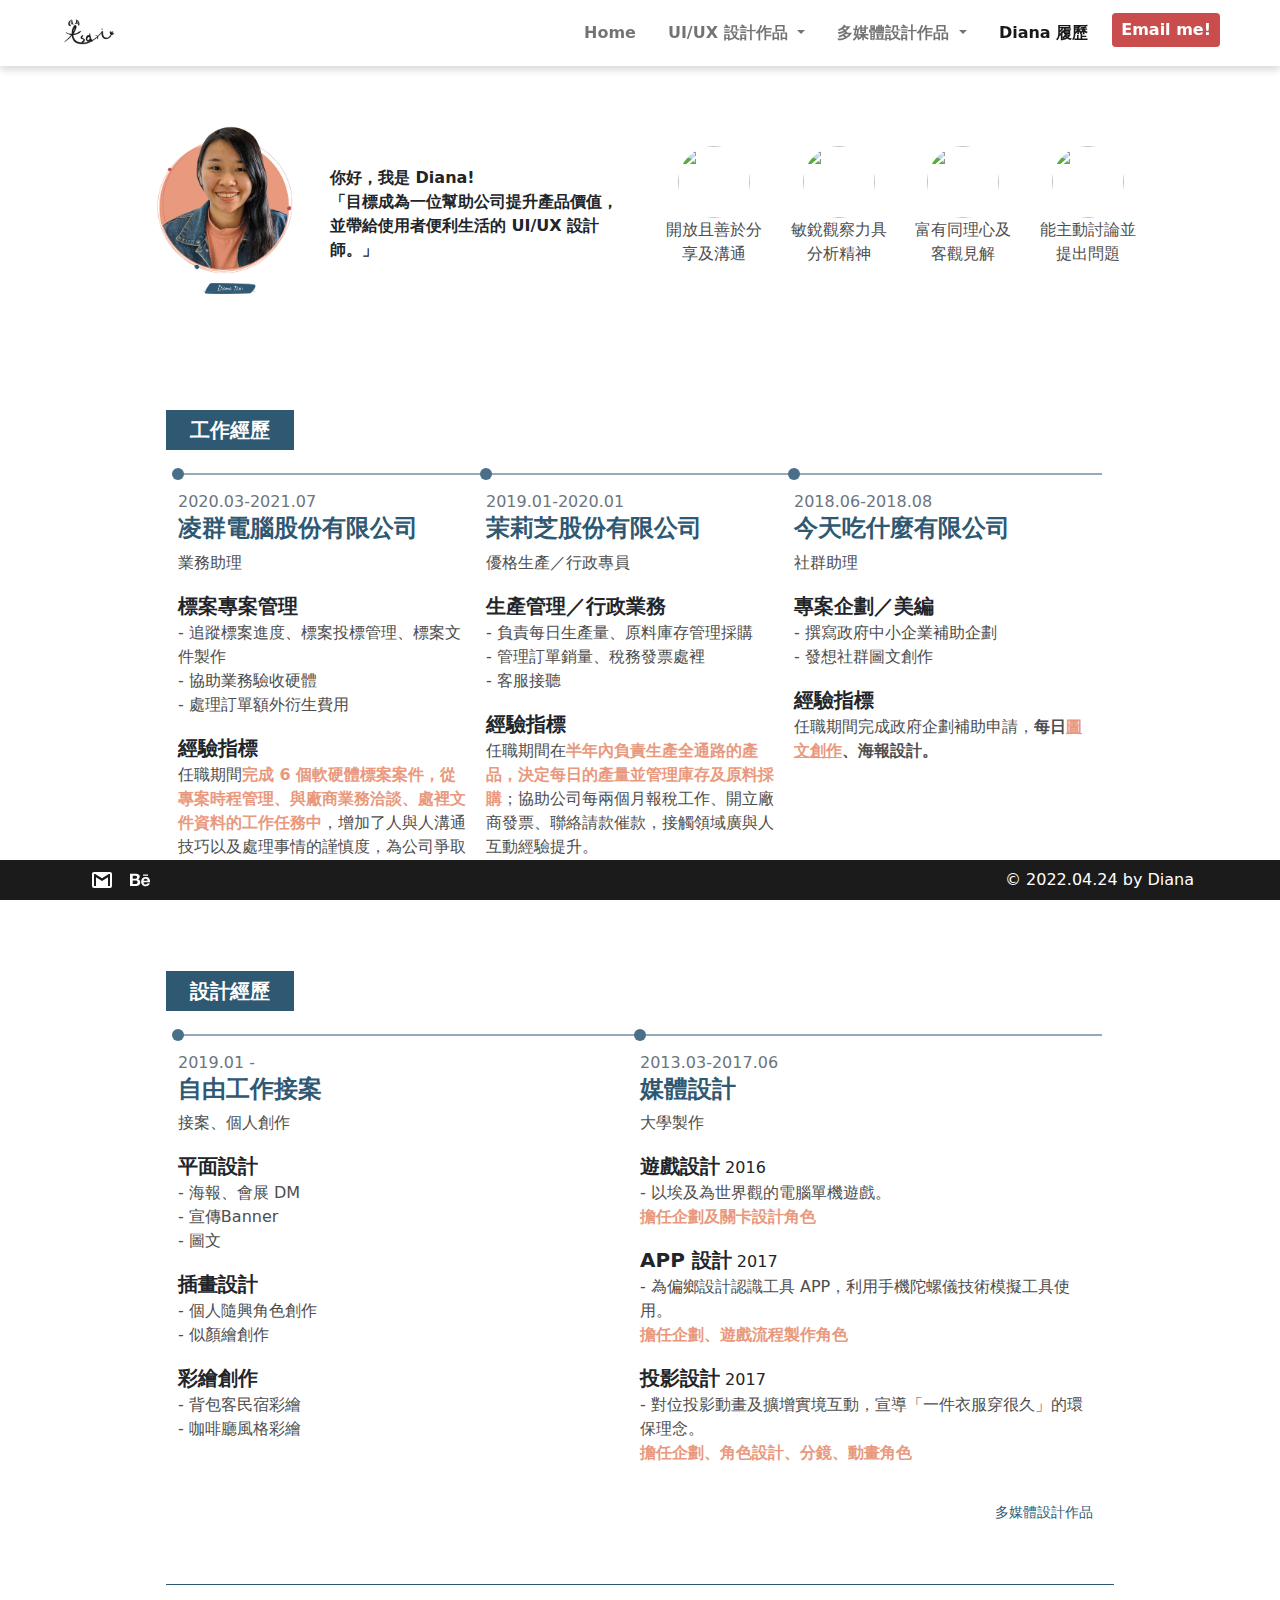
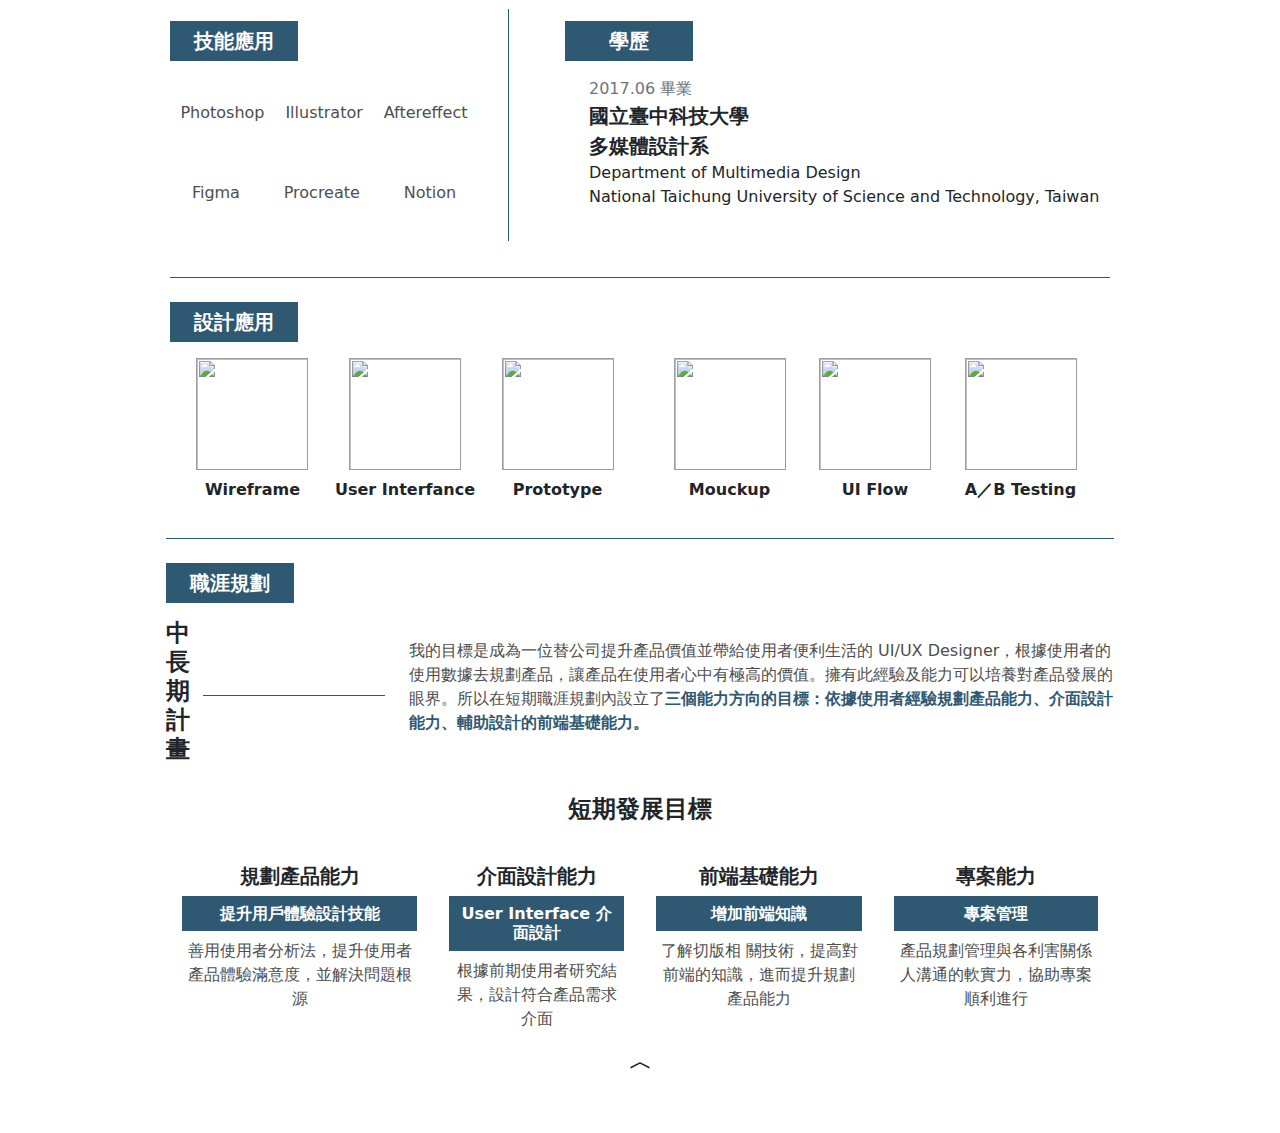
==== commit 927b52a4: "Add files via upload" ====
--- a/resume.html
+++ b/resume.html
@@ -1,128 +1,494 @@
-<!DOCTYPE html>
-<html lang="en">
-<head>
-    <meta charset="UTF-8">
-    <meta http-equiv="X-UA-Compatible" content="IE=edge">
-    <meta name="viewport" content="width=device-width, initial-scale=1.0">
-    <title>About Diana</title>
-    <link rel="stylesheet" href="./stylesheets/all.css">
-    <script src="https://cdn.jsdelivr.net/npm/bootstrap@5.1.1/dist/js/bootstrap.bundle.min.js" integrity="sha384-/bQdsTh/da6pkI1MST/rWKFNjaCP5gBSY4sEBT38Q/9RBh9AH40zEOg7Hlq2THRZ" crossorigin="anonymous"></script>
-<style>
-   .object-fit-cover {
-      object-fit: cover;
-  }
-
-   .box {
-        max-width: 75px;
-  } 
-
-    
-    @media(max-width: 576px){
-        .c-c-sm {
-          text-align: center;    
-    }
-  }
-</style>
-</head>
-<body>
-    <div class="mx-5">
-        <nav class="navbar navbar-expand-xl navbar-light  ">
-          <div class="container-fluid my-2">
-            <a class="navbar-brand box" href="#">
-              <img src="pic/sign.png" class="w-100" alt="" >
-            </a>
-            <button class="navbar-toggler" type="button" data-bs-toggle="collapse" data-bs-target="#navbarNavDropdown" aria-controls="navbarNavDropdown" aria-expanded="false" aria-label="Toggle navigation">
-              <span class="navbar-toggler-icon"></span>
-            </button>
-            <div class="collapse navbar-collapse flex-row-reverse " id="navbarNavDropdown">
-              <ul class="navbar-nav ">
-                <li class="nav-item mx-2">
-                  <a class="nav-link active fw-bold fs-5" aria-current="page" href="index.html">Home</a>
-                </li>
-                <li class="nav-item dropdown mx-2">
-                  <a class="nav-link dropdown-toggle fw-bold fs-5" href="#" id="navbarDropdownMenuLink" role="button" data-bs-toggle="dropdown" aria-expanded="false">
-                  UI/UX 設計作品
-                  </a>
-                  <ul class="dropdown-menu " aria-labelledby="navbarDropdownMenuLink">
-                    <li><a class="dropdown-item fw-bold fs-5 " href="#">露營一頁式網站</a></li>
-                    <li><a class="dropdown-item fw-bold fs-5" href="#">場地預約 APP 優化</a></li>
-                    <li><a class="dropdown-item fw-bold fs-5 " href="#">插畫品牌官網設計</a></li>
-                  </ul>
-                </li>
-                <li class="nav-item dropdown mx-2 fs-5">
-                  <a class="nav-link dropdown-toggle fw-bold" href="#" id="navbarDropdownMenuLink" role="button" data-bs-toggle="dropdown" aria-expanded="false">
-                  多媒體設計作品
-                  </a>
-                  <ul class="dropdown-menu " aria-labelledby="navbarDropdownMenuLink">
-                    <li><a class="dropdown-item fw-bold fs-5" href="#">媒體設計</a></li>
-                    <li><a class="dropdown-item fw-bold fs-5" href="#">平面設計</a></li>
-                    <li><a class="dropdown-item fw-bold fs-5" href="#">插畫設計</a></li>
-                  </ul>
-                </li>
-                <li class="nav-item mx-2 ">
-                  <a class="nav-link fw-bold fs-5" href="resume.html">Diana 履歷</a>
-                </li>
-                <li class="nav-item ms-4">
-                  <a class="btn btn-primary fw-bold fs-5" href="#" role="button">Email me!</a>
-                </li>
-              </ul>
-            </div>
-          </div>
-        </nav>
-    </div>
-
-<div class="bg-light">
-  <div class="container ">
-  <div class="row p-5">
-      <div class="col-lg-6 d-sm-flex align-items-center c-c-sm">
-          <img src="/pic/sy.png" width="225" alt="">
-          <div>
-            <h5 class="fw-bold">Diana Tsai</h5>
-            <p>你好！我是 Diana ，目標成為一位幫助公司提升產品價值，並帶給使用者便利生活的 UI/UX 設計師。</p>
-          </div>
-          
-      </div>
-
-      <div class="col-lg-6 d-sm-flex align-items-center text-center  ">
-        <div class="col d-flex justify-content-around align-items-center m-auto">
-         <div class="mx-2" >
-            <img src="" alt="" class="img-fuid
-             rounded-circle bd-primary" width="72" height="72" >
-            <p class="text-wrap">開放且善於分享及溝通</p>
-         </div> 
-         <div class="m-2" >
-            <img src="" alt="" class="img-fuid
-             rounded-circle bd-primary" width="72" height="72" >
-            <p class="text-wrap">敏銳觀察力具分析精神</p>
-         </div>
-        </div> 
-        <div class="col d-flex justify-content-around align-items-center m-auto">
-         <div class="m-2" >
-            <img src="" alt="" class="img-fuid
-            rounded-circle bd-primary" width="72" height="72" >
-            <p class="text-wrap">富有同理心及客觀見解</p>
-         </div> 
-         <div class="m-2">
-            <img src="" alt="" class="img-fuid
-            rounded-circle bd-primary" width="72" height="72" >
-            <p class="text-wrap">能主動討論並提出問題</p>
-         </div>
-        </div>
-    </div>
-  </div>
- </div>
-</div>   
-
-
-
-<div class="container">
-  <h2>工作經歷</h2>
-  <div class="row">
-    <div class="col-2">
-      <div class="box" width="70px" height="70px"></div>
-    </div>
-    <div class="col-10"></div>
-  </div>
-</div>
-</body>
-</html>+<!DOCTYPE html>
+<html lang="en">
+<head>
+    <meta charset="UTF-8">
+    <meta http-equiv="X-UA-Compatible" content="IE=edge">
+    <meta name="viewport" content="width=device-width, initial-scale=1.0">
+    <title>About Diana - User X design by Diana</title>
+    <link rel="icon"  href="pic/sign.ico" type="image/x-icon">
+    <link rel="stylesheet" href="./stylesheets/all.css">
+    <!-- JavaScript Bundle with Popper -->
+<script src="https://cdn.jsdelivr.net/npm/bootstrap@5.1.1/dist/js/bootstrap.bundle.min.js" integrity="sha384-/bQdsTh/da6pkI1MST/rWKFNjaCP5gBSY4sEBT38Q/9RBh9AH40zEOg7Hlq2THRZ" crossorigin="anonymous"></script>
+<link href="https://fonts.googleapis.com/icon?family=Material+Icons"
+      rel="stylesheet">
+<style>
+    .object-fit-cover {
+      object-fit: cover;
+    }
+
+    .box {
+      max-width: 75px;
+    }
+
+    .box2 {
+      max-width: 25px;
+      height: 25px;
+      background-color: #2f5872;
+
+    }
+
+    .box3 {
+      max-width: 2px;
+      height: 75%;
+      background-color: #2f5872;
+
+    }
+
+
+    @media(max-width: 576px) {
+      .c-c-sm {
+        text-align: center;
+      }
+    }
+
+    .box-shadow {
+      box-shadow: 0px 4px 7px rgba(0, 0, 0, 0.15);
+    }
+
+    .circle {
+      width: 18px;
+      height: 28px;
+      background-color: #E9997D;
+      border-radius: 20px;
+    }
+
+    .circle2 {
+      width: 12px;
+      height: 12px;
+      background-color: #497088;
+      border-radius: 50%;
+    }
+
+    .line {
+      width: 100%;
+      height: 1px;
+      border-bottom: solid #2f5872 1px;
+    }
+
+    .line2 {
+      width: 1px;
+      height: 100%;
+      border-right: solid #2f5872 1px;
+    }
+
+    p {
+      color: #4E4E4E;
+    }
+
+    .dot {
+      width: 4px;
+      height: 4px;
+      background-color: #2f5872;
+      border-radius: 50%;
+    }
+  </style>
+</head>
+
+<body>
+  <!-- 導覽列 -->
+  <div class=" box-shadow sticky-top bg-white">
+    <nav class="navbar navbar-expand-xl navbar-light  ">
+      <div class="container-fluid my-1 mx-5">
+        <a class="navbar-brand box" href="#">
+          <img src="pic/sign.png" class="w-75" alt="">
+        </a>
+        <button class="navbar-toggler" type="button" data-bs-toggle="collapse" data-bs-target="#navbarNavDropdown"
+          aria-controls="navbarNavDropdown" aria-expanded="false" aria-label="Toggle navigation">
+          <span class="navbar-toggler-icon"></span>
+        </button>
+        <div class="collapse navbar-collapse flex-row-reverse " id="navbarNavDropdown">
+          <ul class="navbar-nav ">
+            <li class="nav-item mx-2">
+              <a class="nav-link fw-bold fs-6" aria-current="page" href="index.html">Home</a>
+            </li>
+            <li class="nav-item dropdown mx-2">
+              <a class="nav-link dropdown-toggle fw-bold fs-6" href="UIUXProjects.html" id="navbarDropdownMenuLink"
+                role="button" data-bs-toggle="dropdown" aria-expanded="false">
+                UI/UX 設計作品
+              </a>
+              <ul class="dropdown-menu " aria-labelledby="navbarDropdownMenuLink">
+                <li><a class="dropdown-item fw-bold fs-6 " href="UIUXProjects.html#UIUXtitle">露營一頁式網站</a></li>
+                <li><a class="dropdown-item fw-bold fs-6" href="UIUXProjects.html#UIUXtitle">場地預約 APP 優化</a></li>
+                <li><a class="dropdown-item fw-bold fs-6 " href="UIUXProjects.html#UIUXtitle">插畫品牌官網設計</a></li>
+                <li><a class="dropdown-item fw-bold fs-6 " href="UIUXProjects.html#Otherworks">其他作品</a></li>
+              </ul>
+            </li>
+            <li class="nav-item dropdown mx-2 fs-6">
+              <a class="nav-link dropdown-toggle fw-bold" href="MultimediaProjects.html" id="navbarDropdownMenuLink"
+                role="button" data-bs-toggle="dropdown" aria-expanded="false">
+                多媒體設計作品
+              </a>
+              <ul class="dropdown-menu " aria-labelledby="navbarDropdownMenuLink">
+                <li><a class="dropdown-item fw-bold fs-6" href="MultimediaProjects.html#mediaworks">媒體設計</a></li>
+                <li><a class="dropdown-item fw-bold fs-6" href="MultimediaProjects.html#Illworks">平面設計</a></li>
+                <li><a class="dropdown-item fw-bold fs-6" href="MultimediaProjects.html#drawingworks">插畫設計</a></li>
+              </ul>
+            </li>
+            <li class="nav-item mx-2 ">
+              <a class="nav-link active fw-bold fs-6" href="resume.html">Diana 履歷</a>
+            </li>
+            <li class="nav-item ms-2 mt-1 mt-md-0">
+              <a class="btn btn-primary btn-sm fw-bold fs-6 text-white" href="mailto:dianadoremi19940211@gmail.com"
+                role="button">Email me!</a>
+            </li>
+          </ul>
+        </div>
+      </div>
+    </nav>
+  </div>
+
+  <!-- 簡介 -->
+  <div class="mb-5">
+    <div class="container p-5 ">
+      <div class="container">
+        <div class="row  ">
+          <div class="col-lg-6 d-sm-flex align-items-center c-c-sm">
+            <img src="/pic/avart.png" class="w-100" style="max-width: 200px;" alt="">
+            <div>
+              <!-- <h5 class="fw-bold">Diana Tsai</h5> -->
+              <strong>你好，我是 Diana!<br>「目標成為一位幫助公司提升產品價值，並帶給使用者便利生活的 UI/UX 設計師。」</strong>
+            </div>
+
+          </div>
+
+          <div class="col-lg-6 d-sm-flex align-items-center text-center  ">
+            <div class="col d-flex justify-content-around align-items-center m-auto">
+              <div class="mx-2">
+                <img src="pic/person1 .png" alt="" class="img-fuid
+               rounded-circle bd-primary" width="72" height="72">
+                <p class="text-wrap">開放且善於分享及溝通</p>
+              </div>
+              <div class="m-2">
+                <img src="pic/person2.png" alt="" class="img-fuid
+               rounded-circle bd-primary" width="72" height="72">
+                <p class="text-wrap">敏銳觀察力具分析精神</p>
+              </div>
+            </div>
+            <div class="col d-flex justify-content-around align-items-center m-auto">
+              <div class="m-2">
+                <img src="pic/person3.png" alt="" class="img-fuid
+              rounded-circle bd-primary" width="72" height="72">
+                <p class="text-wrap">富有同理心及客觀見解</p>
+              </div>
+              <div class="m-2">
+                <img src="pic/person3.png" alt="" class="img-fuid
+              rounded-circle bd-primary" width="72" height="72">
+                <p class="text-wrap">能主動討論並提出問題</p>
+              </div>
+            </div>
+          </div>
+        </div>
+      </div>
+    </div>
+  </div>
+
+  <!-- 經歷 -->
+  <div class="container px-7 ">
+    <!-- <div class=" pt-2 mb-3 text-center " style="border-top: solid #2f5872 2px; border-bottom: solid #2f5872 2px; color:#2f5872;  ">
+     <h3 class="fw-bolder " >工作經歷</h3></div> -->
+    <div class="d-flex pt-2 mt-2 text-white justify-content-center inline-block"
+      style="background-color: #2f5872 ; width:128px">
+      <h5 class="fw-bolder">工作經歷</h5>
+    </div>
+
+    <div class="container p-lg-4 py-4">
+      <div class="row d-flex flex-lg-column">
+
+        <div class="col-lg-12 col-1 g-0 position-relative ">
+          <div class="d-lg-none line2 position-absolute top-50 start-100 translate-middle"></div>
+          <div class="d-none d-lg-block line position-absolute top-0 start-50 translate-middle"></div>
+        </div>
+
+        <div class="col-lg-12 col-11 d-lg-flex g-0">
+          <div class="col-lg-4 ">
+            <div class="position-relative ">
+              <div class="circle2 position-absolute top-0 start-0 translate-middle"></div>
+              <div class="py-lg-3 pe-lg-3 ps-lg-0 px-3 ">
+                <div class="text-muted">2020.03-2021.07</div>
+                <h4 class="fw-bolder" style="color: #2f5872;">凌群電腦股份有限公司</h4>
+                <p>業務助理</p> <strong class="fs-5">標案專案管理</strong>
+                <p>- 追蹤標案進度、標案投標管理、標案文件製作<br>- 協助業務驗收硬體<br>- 處理訂單額外衍生費用</p> <strong class="fs-5">經驗指標</strong>
+                <p>任職期間<strong style="color: #E9997D;">完成 6
+                    個軟硬體標案案件，從專案時程管理、與廠商業務洽談、處裡文件資料的工作任務中</strong>，增加了人與人溝通技巧以及處理事情的謹慎度，為公司爭取業務機會並建立廠商及客戶信賴感。</p>
+              </div>
+            </div>
+          </div>
+
+          <div class="col-lg-4 ">
+            <div class="position-relative ">
+              <div class="circle2 position-absolute top-0 start-0 translate-middle"></div>
+              <div class="py-lg-3 pe-lg-3 ps-lg-0 px-3">
+                <div class="text-muted">2019.01-2020.01</div>
+                <h4 class="fw-bolder" style="color: #2f5872;">茉莉芝股份有限公司</h4>
+                <p>優格生產／行政專員</p> <strong class="fs-5">生產管理／行政業務</strong>
+                <p>- 負責每日生產量、原料庫存管理採購<br>- 管理訂單銷量、稅務發票處裡<br>- 客服接聽</p> <strong class="fs-5">經驗指標</strong>
+                <p>任職期間在<strong
+                    style="color: #E9997D;">半年內負責生產全通路的產品，決定每日的產量並管理庫存及原料採購</strong>；協助公司每兩個月報稅工作、開立廠商發票、聯絡請款催款，接觸領域廣與人互動經驗提升。
+                </p>
+              </div>
+            </div>
+          </div>
+
+          <div class="col-lg-4 ">
+            <div class="position-relative ">
+              <div class="circle2 position-absolute top-0 start-0 translate-middle"></div>
+              <div class="py-lg-3 pe-lg-3 ps-lg-0 px-3">
+                <div class="text-muted">2018.06-2018.08</div>
+                <h4 class="fw-bolder" style="color: #2f5872;">今天吃什麼有限公司</h4>
+                <p>社群助理</p> <strong class="fs-5">專案企劃／美編</strong>
+                <p>- 撰寫政府中小企業補助企劃<br>- 發想社群圖文創作</p> <strong class="fs-5">經驗指標</strong>
+                <p>任職期間完成政府企劃補助申請，<strong>每日<a href="MultimediaProjects.html#mediaworks" class=" "
+                      style="color:#E9997D;">圖文創作</a>、海報設計。</strong></p>
+              </div>
+            </div>
+          </div>
+        </div>
+      </div>
+      <div class="mb-4"></div>
+    </div>
+
+    <div class="d-flex pt-2 mt-2 text-white justify-content-center inline-block"
+      style="background-color: #2f5872 ; width:128px">
+      <h5 class="fw-bolder">設計經歷</h5>
+    </div>
+
+    <div class="container p-lg-4 py-4">
+      <div class="row d-flex flex-lg-column">
+
+        <div class="col-lg-12 col-1 g-0 position-relative ">
+          <div class="d-lg-none line2 position-absolute top-50 start-100 translate-middle"></div>
+          <div class="d-none d-lg-block line position-absolute top-0 start-50 translate-middle"></div>
+        </div>
+
+        <div class="col-lg-12 col-11 d-lg-flex g-0">
+          <div class="col-lg-6 ">
+            <div class="position-relative ">
+              <div class="circle2 position-absolute top-0 start-0 translate-middle"></div>
+              <div class="py-lg-3 pe-lg-3 ps-lg-0 px-3 ">
+                <div class="text-muted">2019.01 -</div>
+                <h4 class="fw-bolder" style="color: #2f5872;">自由工作接案</h4>
+                <p>接案、個人創作</p> <strong class="fs-5">平面設計</strong>
+                <p>- 海報、會展 DM<br>- 宣傳Banner<br>- 圖文</p> <strong class="fs-5">插畫設計</strong>
+                <p>- 個人隨興角色創作<br>- 似顏繪創作</p><strong class="fs-5">彩繪創作</strong>
+                <p>- 背包客民宿彩繪<br>- 咖啡廳風格彩繪</p>
+              </div>
+            </div>
+          </div>
+
+          <div class="col-lg-6 ">
+            <div class="position-relative ">
+              <div class="circle2 position-absolute top-0 start-0 translate-middle"></div>
+              <div class="py-lg-3 pe-lg-3 ps-lg-0 px-3">
+                <div class="text-muted">2013.03-2017.06</div>
+                <h4 class="fw-bolder" style="color: #2f5872;">媒體設計</h4>
+                <p>大學製作</p> <strong class="fs-5">遊戲設計</strong><span> 2016</span>
+                <p>- 以埃及為世界觀的電腦單機遊戲。<br><strong style="color:#E9997D;">擔任企劃及關卡設計角色</strong></p> <strong class="fs-5">APP
+                  設計</strong><span> 2017</span>
+                <p>- 為偏鄉設計認識工具 APP，利用手機陀螺儀技術模擬工具使用。<br><strong style="color:#E9997D;">擔任企劃、遊戲流程製作角色</strong></p><strong
+                  class="fs-5">投影設計</strong><span> 2017 </span>
+                <p>- 對位投影動畫及擴增實境互動，宣導「一件衣服穿很久」的環保理念。<br><strong style="color:#E9997D;">擔任企劃、角色設計、分鏡、動畫角色</strong></p>
+              </div>
+            </div>
+            <div class="container  text-end">
+              <div class="btn btn-outline-primary2 btn-sm" style="color:#2f5872;">多媒體設計作品</div>
+            </div>
+          </div>
+
+        </div>
+
+
+      </div>
+      <div class="mb-4"></div>
+    </div>
+
+    <div class=" d-none d-lg-block pt-2 mb-lg-4 text-center "
+      style=" border-bottom: solid #2f5872 1px; color:#2f5872;  ">
+    </div>
+    <div class="row g-0">
+      <div class="col-lg-4">
+        <div class=" rounded p-1 pb-3">
+          <div class="d-flex pt-2 mt-2 text-white justify-content-center inline-block"
+            style="background-color: #2f5872 ; width:128px">
+            <h5 class="fw-bolder">技能應用</h5>
+          </div>
+          <div class="row ">
+            <div class="col d-flex  pt-3  justify-content-around">
+              <div class="text-center "><img src="pic/adobe_photoshop.png" alt="">
+                <div>
+                  <p>Photoshop</p>
+                </div>
+              </div>
+              <div class="text-center "><img src="pic/adobe_illustrator.png" alt="">
+                <div>
+                  <p>Illustrator</p>
+                </div>
+              </div>
+              <div class="text-center "><img src="pic/adobe_after_effects.png" alt="">
+                <div>
+                  <p>Aftereffect</p>
+                </div>
+              </div>
+            </div>
+
+
+            <div class="col d-flex pt-3 justify-content-around">
+              <div class="text-center"><img src="pic/figma.png" alt="">
+                <div>
+                  <p>Figma</p>
+                </div>
+              </div>
+              <div class="text-center "><img src="pic/procreate.png" alt="">
+                <div>
+                  <p>Procreate</p>
+                </div>
+              </div>
+              <div class="text-center "><img src="pic/notion.png" alt="">
+                <div>
+                  <p>Notion</p>
+                </div>
+              </div>
+            </div>
+          </div>
+        </div>
+      </div>
+      <div class="col-lg-1 ps-4 ">
+        <div class="justify-content-center " style="border-right:solid 1px #2f5872;width:3px;height:100%;"></div>
+      </div>
+      <div class="col-lg-7  ">
+        <div class="">
+          <div class=" rounded p-1 pb-3">
+            <div class="d-flex pt-2 mt-2 text-white justify-content-center inline-block"
+              style="background-color: #2f5872 ; width:128px">
+              <h5 class="fw-bolder">學歷</h5>
+            </div>
+            <div class="ms-4 py-3 ">
+              <div class="text-muted">2017.06 畢業</div><strong class="fs-5">國立臺中科技大學<br>多媒體設計系</strong>
+              <div class="">Department of Multimedia Design <br> National Taichung University of Science and Technology,
+                Taiwan</div>
+            </div>
+          </div>
+        </div>
+      </div>
+
+    </div>
+
+    <div class=" p-1 h-100 ">
+      <div class="d-none d-lg-block pt-2 my-lg-4 text-center "
+        style=" border-bottom: solid #2f5872 1px; color:#2f5872;  ">
+      </div>
+      <div class="d-flex pt-2 mb-3 text-white justify-content-center inline-block"
+        style="background-color: #2f5872 ; width:128px">
+        <h5 class="fw-bolder">設計應用</h5>
+      </div>
+
+
+
+      <div class="row g-0">
+        <div class="col ">
+          <div class=" d-lg-flex justify-content-evenly">
+            <div class="text-center "><img src="pic/Wireframe.png" alt=""
+                style="height:112px; width:112px;border:solid #9a9c9e 1px;">
+              <div class="mt-2"><strong>Wireframe</strong></div>
+            </div>
+            <div class="text-center "><img src="pic/UI.png" alt=""
+                style="height:112px; width:112px;border:solid #9a9c9e 1px;">
+              <div class="mt-2"><strong>User Interfance</strong></div>
+            </div>
+            <div class="text-center "><img src="pic/Pro.gif" alt=""
+                style="height:112px; width:112px;border:solid #9a9c9e 1px;">
+              <div class="mt-2"><strong>Prototype</strong></div>
+            </div>
+          </div>
+        </div>
+
+        <div class="col ">
+          <div class=" d-lg-flex justify-content-evenly">
+            <div class="text-center"><img src="pic/Mouckup.png" alt=""
+                style="height:112px; width:112px;border:solid #9a9c9e 1px;">
+              <div class="mt-2"><strong>Mouckup</strong></div>
+            </div>
+            <div class="text-center "><img src="pic/UIFLO.png" alt=""
+                style="height:112px; width:112px;border:solid #9a9c9e 1px;">
+              <div class="mt-2"><strong>UI Flow</strong></div>
+            </div>
+            <div class="text-center "><img src="pic/AB.png" alt=""
+                style="height:112px; width:112px;border:solid #9a9c9e 1px;">
+              <div class="mt-2"><strong>A／B Testing</strong></div>
+            </div>
+          </div>
+        </div>
+      </div>
+
+    </div>
+    <div class="d-none d-lg-block pt-2 my-lg-4 text-center " style=" border-bottom: solid #2f5872 1px; color:#2f5872;  ">
+    </div>
+    <div class="mb-4"></div>
+    <div class="d-flex pt-2 mb-3 text-white justify-content-center inline-block"
+        style="background-color: #2f5872 ; width:128px">
+        <h5 class="fw-bolder">職涯規劃</h5>
+      </div>
+
+      <div class="row mb-4">
+        <div class="col-3  d-flex justify-content-center align-items-center"><div class="col-2"><h4 class="fw-bolder me-2">中長期計畫</h4></div><div class="col-10"><div class="line" ></div></div></div>
+        <div class="col-9 d-flex justify-content-center align-items-center"><p>我的目標是成為一位替公司提升產品價值並帶給使用者便利生活的 UI/UX Designer，根據使用者的使用數據去規劃產品，讓產品在使用者心中有極高的價值。擁有此經驗及能力可以培養對產品發展的眼界。所以在短期職涯規劃內設立了<strong style="color:#2f5872;">三個能力方向的目標：依據使用者經驗規劃產品能力、介面設計能力、輔助設計的前端基礎能力。</strong></p></div>
+      </div>
+      <div class="text-center mb-4"><h4 class="fw-bolder">短期發展目標</h4></div>
+      <div class="row g-0">
+        <div class="col ">
+          <div class=" d-lg-flex justify-content-evenly">
+            <div class="text-center ">
+              <div class="m-3"><h5 class="fw-bolder">規劃產品能力</h5><h6 class="text-white fw-bold p-2 d-flex justify-content-center"  style="background-color: #2f5872;">提升用戶體驗設計技能</h6><p>善用使用者分析法，提升使用者產品體驗滿意度，並解決問題根源</p></div>
+            </div>
+            <div class="text-center ">
+              <div class="m-3 rounded-circle"><h5 class="fw-bolder">介面設計能力</h5><h6 class="text-white fw-bold p-2 d-flex justify-content-center"  style="background-color: #2f5872;">User Interface 介面設計</h6><p>根據前期使用者研究結果，設計符合產品需求介面</p></div>
+            </div>
+            
+          </div>
+        </div>
+    
+        <div class="col ">
+          <div class=" d-lg-flex justify-content-evenly">
+            <div class="text-center">
+              <div class="m-3 rounded-circle"><h5 class="fw-bolder">前端基礎能力</h5><h6 class="text-white fw-bold p-2 d-flex justify-content-center"  style="background-color: #2f5872;">增加前端知識</h6><p>了解切版相 關技術，提高對前端的知識，進而提升規劃產品能力</p></div>
+            </div>
+            <div class="text-center ">
+            <div class="m-3 "><h5 class="fw-bolder">專案能力</h5><h6 class="text-white fw-bold p-2 d-flex justify-content-center"  style="background-color: #2f5872;">專案管理</h6><p>產品規劃管理與各利害關係人溝通的軟實力，協助專案順利進行</p</div>
+          </div>
+            
+          </div>
+        </div>
+      </div>
+
+  </div>
+
+ 
+
+
+
+  <!-- TOP按鈕 -->
+  <div class="container mb-5 text-center"><a class="btn" href="#top"><svg xmlns="http://www.w3.org/2000/svg" width="24"
+        height="24" fill="currentColor" class="bi bi-chevron-compact-up" viewBox="0 0 16 16">
+        <path fill-rule="evenodd"
+          d="M7.776 5.553a.5.5 0 0 1 .448 0l6 3a.5.5 0 1 1-.448.894L8 6.56 2.224 9.447a.5.5 0 1 1-.448-.894l6-3z" />
+      </svg></a></div>
+
+      <footer>
+        <!-- footer -->
+        <div class=" fixed-bottom" style="background-color:#1b1b1b;" >
+            <div class="container">
+            <div class="row align-items-center my-1">
+            <div class="col">
+            <div class="d-flex " >
+               <div class="p-1  mx-1"><a href="mailto:dianadoremi19940211@gmail.com" class="text-white" style="text-decoration:none;"><svg style="width:24px;height:24px" viewBox="0 0 24 24">
+              <path fill="currentColor" d="M20,18H18V9.25L12,13L6,9.25V18H4V6H5.2L12,10.25L18.8,6H20M20,4H4C2.89,4 2,4.89 2,6V18A2,2 0 0,0 4,20H20A2,2 0 0,0 22,18V6C22,4.89 21.1,4 20,4Z" />
+          </svg></a></div>
+            <div class="p-1  mx-1"><a href="https://www.behance.net/EyesCow" class="text-white" style="text-decoration:none;"><svg xmlns="http://www.w3.org/2000/svg" width="20" height="20" fill="currentColor" class="bi bi-behance" viewBox="0 0 16 16">
+              <path d="M4.654 3c.461 0 .887.035 1.278.14.39.07.711.216.996.391.286.176.497.426.641.747.14.32.216.711.216 1.137 0 .496-.106.922-.356 1.242-.215.32-.566.606-.997.817.606.176 1.067.496 1.348.922.281.426.461.957.461 1.563 0 .496-.105.922-.285 1.278a2.317 2.317 0 0 1-.782.887c-.32.215-.711.39-1.137.496a5.329 5.329 0 0 1-1.278.176L0 12.803V3h4.654zm-.285 3.978c.39 0 .71-.105.957-.285.246-.18.355-.497.355-.887 0-.216-.035-.426-.105-.567a.981.981 0 0 0-.32-.355 1.84 1.84 0 0 0-.461-.176c-.176-.035-.356-.035-.567-.035H2.17v2.31c0-.005 2.2-.005 2.2-.005zm.105 4.193c.215 0 .426-.035.606-.07.176-.035.356-.106.496-.216s.25-.215.356-.39c.07-.176.14-.391.14-.641 0-.496-.14-.852-.426-1.102-.285-.215-.676-.32-1.137-.32H2.17v2.734h2.305v.005zm6.858-.035c.286.285.711.426 1.278.426.39 0 .746-.106 1.032-.286.285-.215.46-.426.53-.64h1.74c-.286.851-.712 1.457-1.278 1.848-.566.355-1.243.566-2.06.566a4.135 4.135 0 0 1-1.527-.285 2.827 2.827 0 0 1-1.137-.782 2.851 2.851 0 0 1-.712-1.172c-.175-.461-.25-.957-.25-1.528 0-.531.07-1.032.25-1.493.18-.46.426-.852.747-1.207.32-.32.711-.606 1.137-.782a4.018 4.018 0 0 1 1.493-.285c.606 0 1.137.105 1.598.355.46.25.817.532 1.102.958.285.39.496.851.641 1.348.07.496.105.996.07 1.563h-5.15c0 .58.21 1.11.496 1.396zm2.24-3.732c-.25-.25-.642-.391-1.103-.391-.32 0-.566.07-.781.176-.215.105-.356.25-.496.39a.957.957 0 0 0-.25.497c-.036.175-.07.32-.07.46h3.196c-.07-.526-.25-.882-.497-1.132zm-3.127-3.728h3.978v.957h-3.978v-.957z"/>
+            </svg></a></div>
+          </div></div>
+          
+          <div class="col"><div class="p-1 text-end text-white">© 2022.04.24 by Diana</div></div>
+          </div>
+          </div>
+          </div>
+        </footer>